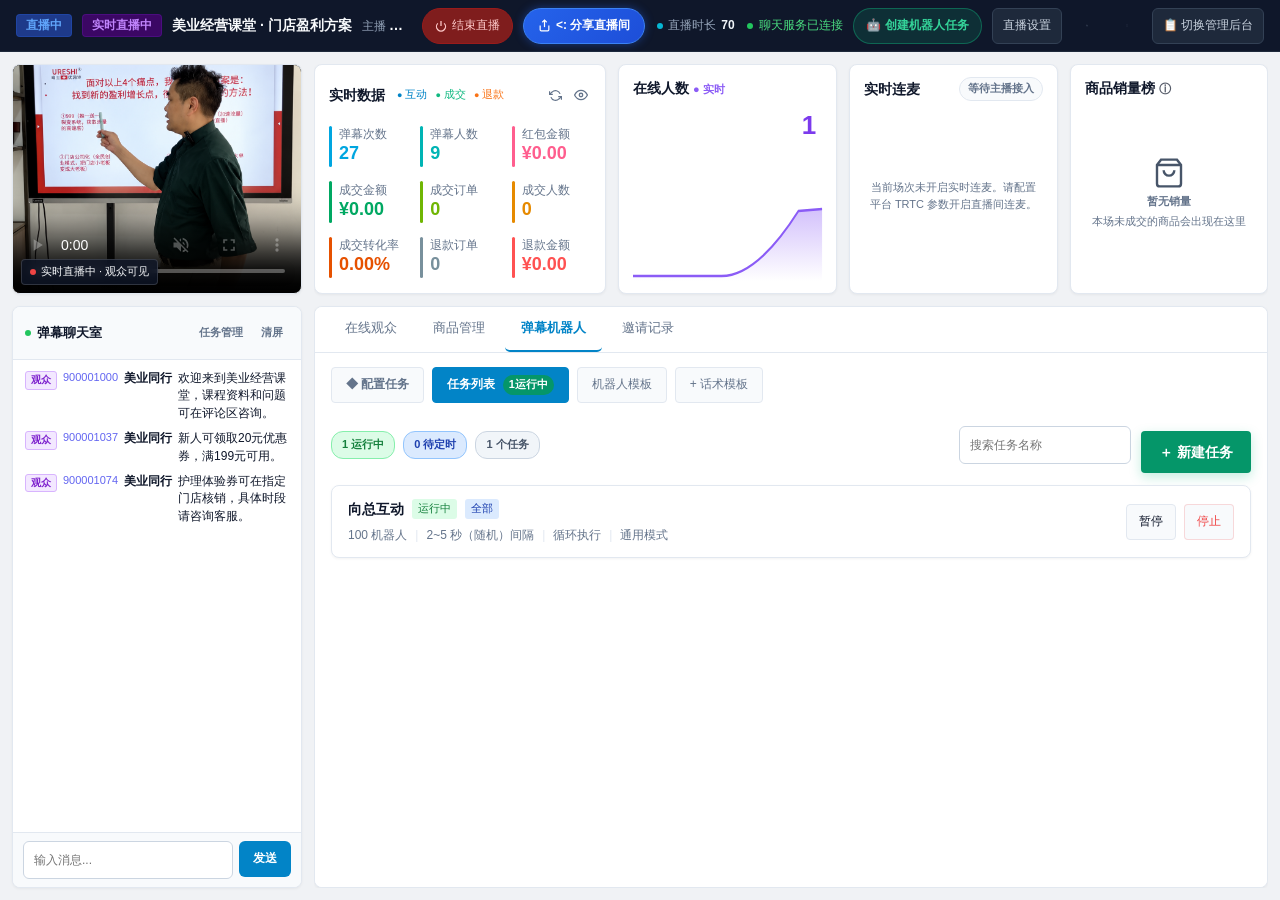
==== src/main/resources/static/meiye/index.html @ 538c24f9 "Initial import of meiye live app" ====
<!doctype html><html lang="zh-CN"><head><meta charset="utf-8"><meta name="viewport" content="width=device-width, initial-scale=1"><title>旗慧美业 · 直播管理与中控工作台</title><link rel="stylesheet" href="style.css?v=20261028-v2"><link rel="stylesheet" href="flows.css?v=20261028-v2"><link rel="stylesheet" href="live-room.css?v=20261028-v2"><link rel="stylesheet" href="feed-playback.css?v=20261028-v2"><link rel="stylesheet" href="live-operations.css?v=20261028-v2"></head><body><header class="platform-bar"><div class="brand"><span class="brand-mark">播</span><b>美业直播</b><span class="workspace-name">直播工作台</span></div><div class="surface-tabs" role="tablist" aria-label="体验端切换"><button data-surface="pc" onclick="switchSurface('pc')">PC 直播后台</button><button data-surface="mini" onclick="switchSurface('mini')">小程序观看端</button><button data-surface="h5" onclick="switchSurface('h5')">H5 观看端</button><button data-surface="capture" onclick="switchSurface('capture')">手机录制APP</button></div><span class="prototype">交互原型 V2.2.9 · 业务模拟</span></header><div id="app"></div><dialog id="dialog"></dialog><div id="toast" role="status" aria-live="polite"></div><script src="app.js?v=20261028-v2"></script><script src="flows.js?v=20261028-v2"></script><script src="live-room.js?v=20261028-v2"></script><script src="live-operations.js?v=20261102-real-share-v1"></script></body></html>
---- src/main/resources/static/meiye/style.css ----
:root{--blue:#3678ee;--ink:#252f40;--muted:#86909f;--bg:#f3f5f8;--border:#e9edf3;--pink:#f3447b;--red:#ff4360}*{box-sizing:border-box}body{margin:0;color:var(--ink);background:var(--bg);font:13px/1.6 'Segoe UI','Microsoft YaHei',sans-serif}button,input,select,textarea{font:inherit}button{cursor:pointer;border:1px solid #dce2eb;background:#fff;border-radius:5px;color:var(--ink);padding:8px 14px;min-height:36px;transition:background .15s}button:hover{background:#f3f7ff;border-color:#89adf0}button:focus-visible,input:focus-visible,select:focus-visible,textarea:focus-visible{outline:3px solid #90b6ff;outline-offset:2px}button:disabled{opacity:.45;cursor:not-allowed}.primary{background:var(--blue);border-color:var(--blue);color:#fff}.primary:hover{background:#2669db;color:#fff}.danger{color:#de4a56}.pinkbtn{color:white;background:var(--pink);border-color:var(--pink);border-radius:22px}.pinkbtn:hover{background:#de356d;color:white}.small{font-size:12px;min-height:29px;padding:4px 10px}.link{background:none;border:0;color:var(--blue);min-height:28px;padding:0}.platform-bar{height:64px;display:flex;align-items:center;justify-content:space-between;background:white;padding:0 24px;border-bottom:1px solid var(--border);gap:16px;position:sticky;top:0;z-index:20}.brand{display:flex;align-items:center;gap:10px;font-size:18px;white-space:nowrap}.brand-mark{background:var(--blue);color:white;display:grid;place-items:center;height:34px;width:34px;border-radius:9px;font-size:20px;font-weight:600}.workspace-name{font-size:12px;color:var(--muted);border-left:1px solid #ddd;padding-left:14px;margin-left:6px}.surface-tabs{display:flex;gap:4px;background:#f4f6fa;padding:4px;border-radius:7px}.surface-tabs button{border:0;background:none;color:#67758a;white-space:nowrap;min-height:32px;padding:5px 14px}.surface-tabs button.active{color:var(--blue);background:#fff;box-shadow:0 1px 5px #1d355014}.prototype{font-size:11px;color:#8b7756;background:#fff8e9;padding:4px 8px;border-radius:4px;white-space:nowrap}.layout{display:grid;grid-template-columns:190px 1fr;min-height:calc(100vh - 64px)}.sidebar{background:#fff;border-right:1px solid var(--border);padding:20px 12px;position:sticky;top:64px;height:calc(100vh - 64px);overflow:auto}.shop-select{padding:10px;background:#f5f7fa;border-radius:6px;margin:0 4px 16px}.shop-select strong{display:block;font-size:13px}.shop-select span{font-size:11px;color:var(--muted)}.nav-label{font-size:11px;color:#a1a9b6;padding:16px 13px 4px;letter-spacing:1px}.nav-item{width:100%;text-align:left;border:0;background:none;padding:10px 14px;margin:1px 0;color:#5c697e;min-height:40px;display:flex;align-items:center;gap:11px}.nav-item.active{background:#edf4ff;color:var(--blue);font-weight:600}.nav-item svg,.quick svg{width:19px;height:19px;flex-shrink:0}.main{padding:22px 28px;min-width:0}.breadcrumb{display:flex;justify-content:space-between;color:#8a94a3;font-size:12px;margin-bottom:17px}.title-row{display:flex;justify-content:space-between;align-items:center;margin-bottom:20px;gap:16px}.title-row h1{font-size:21px;font-weight:600;margin:0}.title-row p{margin:4px 0 0;color:var(--muted);font-size:12px}.actions{display:flex;align-items:center;gap:8px;flex-wrap:wrap}.card{background:#fff;border:1px solid var(--border);border-radius:7px;padding:20px;margin-bottom:18px}.card-title{display:flex;align-items:center;justify-content:space-between;gap:10px;margin-bottom:18px}h2{font-size:15px;font-weight:600;margin:0}h3{font-size:14px;font-weight:600;margin:0}p{margin:6px 0}.muted{color:var(--muted)}.notice{background:#f0f6ff;border:1px solid #dfebff;color:#53729c;padding:10px 14px;border-radius:5px;font-size:12px;margin-bottom:18px}.metrics{display:grid;grid-template-columns:repeat(4,1fr);gap:14px;margin-bottom:18px}.metric{background:white;border:1px solid var(--border);border-radius:6px;padding:18px 20px}.metric-head{display:flex;justify-content:space-between;color:#7f8b9c;font-size:12px}.metric strong{font-size:27px;font-weight:500;display:block;margin:7px 0 5px;color:#253753}.metric small{font-size:11px;color:#94a1b2}.delta{color:#22a984!important}.home-grid{display:grid;grid-template-columns:minmax(0,1fr) 330px;gap:18px}.quick-grid{display:grid;grid-template-columns:repeat(8,1fr);gap:12px}.quick{border:0;display:flex;flex-direction:column;align-items:center;gap:9px;background:none;font-size:12px;min-width:0;padding:5px}.quick-icon{background:#edf4ff;color:var(--blue);padding:11px;border-radius:10px;height:44px;width:44px;display:grid;place-items:center}.quick:nth-child(3n+2) .quick-icon{background:#eaf9f4;color:#29a88a}.quick:nth-child(3n) .quick-icon{background:#fff1eb;color:#ef8154}.chart{height:170px;width:100%;margin:12px 0}.chart svg{width:100%;height:100%}.chart-labels{display:flex;justify-content:space-between;color:var(--muted);font-size:10px}.summary-row{display:flex;justify-content:space-between;border-bottom:1px solid var(--border);padding:12px 0}.summary-row:last-child{border:0}.summary-row b{font-size:14px}.badge{display:inline-block;background:#eef4ff;color:#4778c4;font-size:11px;border-radius:4px;padding:3px 8px;white-space:nowrap}.badge.live{background:#fff0f0;color:#eb5c66}.badge.ok{background:#eaf8f0;color:#2d9d70}.badge.wait{background:#fff6e9;color:#bc8539}.badge.gray{background:#f0f2f5;color:#8c97a6}.tabs{display:flex;gap:22px;border-bottom:1px solid var(--border);margin-bottom:20px;overflow:auto}.tabs button{border:0;border-bottom:2px solid transparent;border-radius:0;white-space:nowrap;background:none;padding:10px 4px;color:#7c899c}.tabs button.active{border-color:var(--blue);color:var(--blue)}.toolbar{display:flex;gap:12px;align-items:center;margin-bottom:18px;flex-wrap:wrap}.toolbar input{max-width:280px}.toolbar select{max-width:150px}input,select,textarea{width:100%;min-height:38px;border:1px solid #dce2eb;border-radius:5px;padding:8px 11px;background:white;color:var(--ink)}textarea{resize:vertical}.table-scroll{overflow:auto}table{border-collapse:collapse;width:100%;text-align:left;white-space:nowrap}th{background:#f7f9fc;font-weight:400;color:#7e8a9d;font-size:12px}th,td{padding:13px 12px;border-bottom:1px solid var(--border)}td .secondary{display:block;color:#8a95a6;font-size:11px;max-width:260px;overflow:hidden;text-overflow:ellipsis}.product-cell{display:flex;align-items:center;gap:10px}.thumb{width:46px;height:46px;border-radius:4px;object-fit:cover}.data-foot{display:flex;justify-content:space-between;color:var(--muted);font-size:12px;margin-top:17px}.empty{text-align:center;color:var(--muted);padding:40px}.split{display:grid;grid-template-columns:1fr 1fr;gap:18px}.modules{display:grid;grid-template-columns:repeat(4,1fr);gap:16px}.module{background:white;border:1px solid var(--border);border-radius:7px;padding:20px}.module .quick-icon{margin-bottom:12px}.module p{color:var(--muted);font-size:12px;min-height:40px;margin:6px 0 16px}.module .source{font-size:10px;color:#a4adba}.form-grid{display:grid;grid-template-columns:1fr 1fr;gap:16px}.field{margin:13px 0}.field label{display:block;color:#58677e;font-size:12px;margin-bottom:6px}.check{display:flex;align-items:center;gap:8px}.check input{width:17px;height:17px;min-height:0}.form-help{font-size:11px;color:#8a97a8;margin-top:6px}.inset{background:#f7f9fc;border:1px solid var(--border);border-radius:5px;padding:15px}.steps{display:flex;gap:10px;margin-bottom:20px}.step{flex:1;background:#f4f7fc;padding:15px;border-radius:6px;font-size:12px}.step b{display:block;color:var(--blue);margin-bottom:5px}.live-control{display:grid;grid-template-columns:330px 1fr;gap:18px}.control-video{position:relative;height:450px;border-radius:8px;overflow:hidden;background:#15191f}.control-video img{width:100%;height:100%;object-fit:cover;object-position:center 42%}.control-video .badge{position:absolute;top:16px;left:16px}.control-data{display:grid;grid-template-columns:repeat(4,1fr);gap:8px}.control-data div{padding:13px;background:#f8fafc;border-radius:4px;color:var(--muted);font-size:11px}.control-data b{font-size:22px;color:#2b3b56;display:block}.control-tools{display:grid;grid-template-columns:repeat(3,1fr);gap:12px}.control-tools button{text-align:left;background:#eef4ff;border:0;padding:13px;color:#3468b1}.control-tools small{display:block;font-size:10px;color:#8096b8}.row{display:flex;align-items:center;gap:12px;padding:12px 0;border-bottom:1px solid var(--border)}.grow{flex:1;min-width:0}.progress{height:7px;background:#e7edf7;border-radius:10px;overflow:hidden;margin:14px 0}.progress i{display:block;background:var(--blue);height:100%;transition:width .3s}.qr{display:grid;place-items:center;width:160px;height:160px;border:12px solid white;background:repeating-conic-gradient(#17202d 0 25%,#fff 0 50%) 0/16px 16px;box-shadow:0 0 0 1px #e2e7ee;margin:22px auto}.qr span{padding:8px;background:white;border:4px solid #253753}.big-time{font-size:45px;text-align:center;font-weight:300;margin:22px}.dialog-foot{display:flex;gap:10px;justify-content:flex-end;margin-top:22px;border-top:1px solid var(--border);padding-top:18px}dialog{color:var(--ink);border:0;border-radius:10px;padding:24px;width:calc(100% - 30px);max-width:650px;box-shadow:0 20px 90px #13284940;max-height:90vh;overflow:auto}dialog::backdrop{background:#14223670}.dialog-head{display:flex;justify-content:space-between;align-items:center;gap:12px;margin-bottom:17px}.dialog-head h2{font-size:18px}.dialog-head button{border:0;background:none;font-size:22px;padding:0 8px}.dialog-info{background:#fff9ed;color:#998154;border:1px solid #f5e8cf;padding:10px 12px;border-radius:5px;font-size:11px;margin:13px 0}#toast{position:fixed;bottom:25px;left:50%;transform:translateX(-50%);background:#263b5b;color:white;border-radius:7px;padding:12px 20px;z-index:100;display:none;max-width:90vw}.preview-layout{display:grid;grid-template-columns:minmax(260px,1fr) 420px minmax(260px,1fr);gap:38px;max-width:1300px;margin:auto;padding:30px 24px;align-items:start}.preview-info{padding-top:25px}.preview-info h1{font-size:24px;margin:0 0 12px}.preview-info p{color:#8793a5;font-size:13px}.preview-info h2{margin-top:30px}.preview-menu{display:grid;grid-template-columns:1fr 1fr;gap:10px;margin-top:18px}.preview-menu button{text-align:left;font-size:12px;background:white}.phone{border:7px solid #222734;border-radius:38px;background:#fff;box-shadow:0 18px 70px #1830571f;overflow:hidden;width:100%;max-width:420px;margin:auto}.screen{height:790px;position:relative;background:#f5f5f7;overflow:hidden;display:flex;flex-direction:column;color:#292735;font-size:12px}.statusbar{height:31px;display:flex;justify-content:space-between;align-items:center;padding:0 24px;background:#fff;font-size:11px;flex-shrink:0}.mini-top{display:flex;justify-content:space-between;align-items:center;padding:10px 16px;background:white;min-height:46px;flex-shrink:0;font-size:14px;font-weight:600}.capsule{border:1px solid #dfe1e6;border-radius:20px;padding:3px 10px;font-size:15px;letter-spacing:2px}.mini-body{flex:1;overflow:auto;padding-bottom:8px;scrollbar-width:none}.mini-body::-webkit-scrollbar{display:none}.mini-bottom{height:58px;display:flex;justify-content:space-around;align-items:center;background:#fff;border-top:1px solid #eee;flex-shrink:0;z-index:3}.mini-bottom button{border:0;background:none;font-size:10px;min-width:50px;min-height:42px;display:flex;flex-direction:column;align-items:center;gap:2px;padding:2px;color:#8b8894}.mini-bottom button.active{color:var(--pink)}.mini-bottom svg{width:21px;height:21px}.mini-hero-wrap{background:linear-gradient(120deg,#ff4260,#f14499);padding:8px 12px 35px}.mini-search{display:flex;gap:10px;align-items:center;margin-bottom:12px}.mini-search input{border:0;border-radius:25px;min-height:32px;padding:6px 14px;font-size:11px}.mini-search button{border:0;background:transparent;color:white;padding:0;min-height:30px}.mini-banner{height:152px;position:relative;background:#f3d1d9 url('assets/beauty-products.png') center/cover;border-radius:7px;overflow:hidden;padding:18px 16px}.mini-banner .campaign-label{font-size:10px;color:#a34461;border:1px solid #c997a8;padding:2px 7px;border-radius:3px;width:fit-content}.mini-banner h2{font-size:25px;line-height:1.25;color:#7f2548;margin:8px 0 6px;width:190px;font-weight:800}.mini-banner p{font-size:10px;color:#9b526a}.mini-shortcuts{margin:-24px 12px 10px;position:relative;display:grid;grid-template-columns:repeat(5,1fr);gap:12px 3px;padding:15px 4px;background:white;border-radius:9px;box-shadow:0 4px 14px #883e6f06}.mini-shortcut{border:0;display:flex;align-items:center;flex-direction:column;font-size:10px;background:none;padding:0;gap:6px;min-width:0}.mini-shortcut i{font-style:normal;background:#fff0f5;color:#ed4b7d;display:grid;place-items:center;width:37px;height:37px;border-radius:50%}.mini-shortcut svg{width:19px;height:19px}.mini-shortcut:nth-child(2n) i{color:#936ed4;background:#f4effe}.mini-shortcut:nth-child(3n) i{color:#ee9a40;background:#fff6e8}.mini-news{background:white;padding:10px 12px;margin:0 12px 10px;border-radius:7px;display:flex;gap:9px;align-items:center;font-size:10px}.mini-news strong{font-style:italic;font-size:12px;white-space:nowrap}.mini-news strong em{color:var(--pink)}.mini-news span{overflow:hidden;white-space:nowrap;text-overflow:ellipsis}.mini-section{background:white;margin:10px 12px;padding:13px;border-radius:8px}.mini-section-head{display:flex;justify-content:space-between;align-items:center;margin-bottom:10px}.mini-section-head h2{font-size:14px}.mini-section-head button{border:0;background:none;color:#999;font-size:10px;padding:0;min-height:24px}.coupon-row{display:flex;gap:8px}.coupon{flex:1;background:#fff0f4;color:#c23765;display:flex;align-items:center;border-radius:5px;padding:10px;gap:5px}.coupon strong{font-size:23px;font-weight:600}.coupon small{font-size:9px;display:block}.coupon button{margin-left:auto;border:0;background:var(--pink);color:white;padding:5px;min-height:34px;max-width:33px;font-size:9px;border-radius:3px}.mini-live-card{display:flex;gap:11px;align-items:center}.mini-live-thumb{width:97px;height:80px;border-radius:6px;position:relative;overflow:hidden}.mini-live-thumb img{width:100%;height:100%;object-fit:cover;object-position:center 38%}.mini-live-thumb span{position:absolute;bottom:0;left:0;right:0;background:#f3436acc;color:white;font-size:9px;padding:2px 6px}.mini-live-card h3{font-size:12px;line-height:1.5}.mini-live-card p{color:#999;font-size:10px}.mini-live-card button{font-size:10px;padding:4px 10px;min-height:29px}.mini-products{display:grid;grid-template-columns:1fr 1fr;gap:10px;padding:0 12px}.mini-product{border:0;padding:0;background:white;overflow:hidden;border-radius:7px;text-align:left;min-width:0}.product-picture{height:150px;background:#f6e8eb;overflow:hidden}.product-picture img{height:100%;width:100%;object-fit:cover;object-position:78% center}.mini-product:nth-child(2n) .product-picture img{object-position:98% center;transform:scale(1.14)}.mini-product-info{padding:9px}.mini-product h3{font-size:11px;font-weight:500;min-height:33px;line-height:1.45}.tag{display:inline-block;background:#fff0f4;color:#ed5685;font-size:9px;padding:1px 4px;border-radius:2px}.money{color:var(--pink);font-size:17px;font-weight:600}.money small{font-size:11px;font-weight:400}.old-price{font-size:10px;color:#aba5ae;text-decoration:line-through;margin-left:4px}.sold{font-size:9px;color:#aaa;float:right;padding-top:5px}.mini-category{display:grid;grid-template-columns:82px 1fr;min-height:100%}.category-menu{background:#f4f4f6;padding-top:10px}.category-menu button{width:100%;border:0;border-radius:0;background:none;text-align:center;font-size:11px;padding:15px 3px}.category-menu button.active{background:white;color:var(--pink);border-left:3px solid var(--pink)}.category-content{padding:12px;background:white}.category-content .mini-products{padding:0;gap:7px}.category-content .product-picture{height:115px}.mini-card{background:white;border-radius:8px;padding:14px;margin:10px 12px}.mini-card .row{border-color:#f0edf1;font-size:11px}.mini-card input,.mini-card select,.mini-card textarea{font-size:12px}.mini-empty{padding:65px 18px;text-align:center;color:#a19ba5}.mini-cart-row{display:flex;gap:9px;align-items:center;padding:14px 0;border-bottom:1px solid #f1edf1}.mini-cart-row img{width:70px;height:70px;object-fit:cover;border-radius:5px}.qty{display:flex;gap:3px;align-items:center;justify-content:flex-end}.qty button{width:25px;min-height:25px;padding:1px;border-color:#eee}.qty span{padding:0 6px}.mini-checkout{display:flex;align-items:center;gap:12px;padding:12px;background:white;border-top:1px solid #eee;flex-shrink:0}.mini-checkout button{margin-left:auto;font-size:12px;padding:7px 24px}.mini-user{background:linear-gradient(125deg,#ff4769,#f04b95);color:white;padding:25px 20px 22px}.mini-user .user-top{display:flex;align-items:center;gap:12px}.user-avatar{width:53px;height:53px;border-radius:50%;background:#ffffff40;display:grid;place-items:center;font-size:24px;border:2px solid #ffffff60}.mini-user h2{font-size:17px}.mini-user p{font-size:10px;opacity:.8}.user-stat{display:flex;justify-content:space-around;text-align:center;margin-top:20px}.user-stat b{display:block;font-size:19px}.user-stat small{font-size:10px}.order-icons{display:flex;justify-content:space-around}.order-icons button{background:none;border:0;font-size:10px;padding:8px 2px;color:#716675;display:flex;flex-direction:column;align-items:center;gap:5px}.order-icons svg{width:23px;height:23px}.mini-list-button{width:100%;border:0;border-bottom:1px solid #f2eff3;border-radius:0;background:white;display:flex;justify-content:space-between;align-items:center;padding:13px 3px;font-size:12px}.mini-list-button span{color:#bbb}.mini-product-detail{height:275px;position:relative;overflow:hidden}.mini-product-detail img{width:100%;height:100%;object-fit:cover;object-position:78% center}.product-caption{color:#938992;font-size:9px;position:absolute;bottom:7px;right:10px;background:#ffffffa0;padding:2px 5px}.product-buybar{display:flex;gap:8px;padding:12px;background:white;border-top:1px solid #eee}.product-buybar button{flex:1;font-size:12px}.mini-live{position:relative;height:100%;background:#101010;color:white;overflow:hidden}.mini-live-image{width:100%;height:100%;object-fit:cover;object-position:center 42%}.live-top{position:absolute;top:15px;left:12px;right:12px;display:flex;justify-content:space-between;align-items:center;gap:6px;z-index:2}.live-brand{background:#0005;border-radius:25px;padding:7px 10px;font-size:10px;display:flex;gap:8px;align-items:center}.live-brand b{font-size:11px}.live-avatar{background:white;color:#ee547b;width:31px;height:31px;border-radius:50%;display:grid;place-items:center}.live-top button{color:white;background:#0004;border:0;padding:3px 7px;font-size:11px;min-height:28px;border-radius:20px}.live-counter{position:absolute;top:68px;left:12px;background:#0004;border-radius:13px;padding:4px 9px;font-size:10px}.live-mode{position:absolute;top:68px;right:12px;background:#f244729e;border-radius:4px;font-size:10px;padding:3px 7px}.live-tools{position:absolute;top:110px;right:11px;display:flex;flex-direction:column;gap:12px}.live-tools button{display:flex;flex-direction:column;align-items:center;justify-content:center;color:white;border:0;background:#0003;border-radius:9px;width:41px;height:45px;font-size:9px;padding:0;gap:3px}.live-tools svg{width:22px;height:22px}.live-shade{position:absolute;inset:50% 0 0;background:linear-gradient(transparent,#000b);pointer-events:none}.live-comments{position:absolute;bottom:138px;left:11px;right:65px;max-height:190px;overflow:auto;scrollbar-width:none}.live-bubble{background:#0005;border-radius:5px;width:fit-content;max-width:100%;margin:5px 0;padding:5px 8px;font-size:11px;line-height:1.55}.live-bubble b{color:#ffdc98}.live-product{position:absolute;bottom:58px;left:11px;right:11px;background:#fff;border-radius:7px;padding:8px;color:#222;display:flex;gap:8px;align-items:center;font-size:10px}.live-product img{width:49px;height:49px;object-fit:cover;border-radius:4px}.live-product strong{font-size:12px}.live-product button{font-size:10px;min-height:28px;padding:3px 10px}.live-footer{position:absolute;bottom:0;left:0;right:0;background:#0009;display:flex;gap:7px;padding:10px;color:white;align-items:center;height:57px}.live-footer input{font-size:11px;background:#ffffff20;color:white;border:0;border-radius:20px;min-height:33px;width:100%;padding:5px 11px}.live-footer input::placeholder{color:#ccc}.live-footer button{border:0;background:none;color:white;padding:0;min-height:30px;font-size:11px}.live-footer svg{width:24px;height:24px}.live-footer .shopping{background:#ef3357;border-radius:7px;min-width:35px;min-height:35px;padding:5px}.sheet{position:absolute;bottom:0;left:0;right:0;background:#fff;color:#282635;border-radius:17px 17px 0 0;padding:17px;z-index:10;max-height:82%;overflow:auto;box-shadow:0 -20px 100px #0005}.sheet-head{display:flex;justify-content:space-between;align-items:center;margin-bottom:13px}.sheet-head h2{font-size:15px}.sheet-head button{background:none;border:0;padding:0 6px;min-height:25px;font-size:20px}.sheet .mini-card{margin:8px 0;background:#f8f6f8}.sheet label{font-size:11px}.reward-tiles{display:grid;grid-template-columns:repeat(3,1fr);gap:7px;margin:16px 0}.reward-tiles span{display:grid;place-items:center;padding:18px 3px;background:#fff5e9;border-radius:7px;font-size:11px;border:1px solid #f3e0c4}.reward-tiles span.active{background:#ffe3b3;border-color:#f39b40}.record-phone{padding:18px;background:#f6f8fc;height:100%}.record-camera{height:290px;background:#e6ecf5;position:relative;border-radius:9px;overflow:hidden}.record-camera img{width:100%;height:100%;object-fit:cover;object-position:center 40%}.record-camera span{position:absolute;top:10px;left:10px}.record-phone .small-note{font-size:10px;color:#8c97a7;margin-top:10px}.coverage-count{font-size:42px;color:var(--blue);font-weight:600}.source-col{max-width:260px;white-space:normal;font-size:12px}.support-grid{display:grid;grid-template-columns:repeat(3,1fr);gap:15px}.support-item{border:1px solid var(--border);padding:18px;border-radius:5px}.support-item h3{margin-bottom:7px}.support-item p{font-size:12px;color:var(--muted)}.template-options{display:flex;gap:10px;margin:12px 0}.template-option{padding:16px;border:1px solid var(--border);border-radius:6px;flex:1}.template-option.active{border-color:var(--blue);background:#eef5ff}.chart-pair{display:grid;grid-template-columns:1fr 1fr;gap:18px}.receipt{font-family:monospace;border:1px dashed #bcc6d2;padding:20px;max-width:300px;margin:20px auto;background:white}.receipt hr{border:0;border-top:1px dashed #b9c2cf}.source-pill{color:#8c97a7;font-size:10px;margin-left:8px}.mini-back{background:none;border:0;padding:0 5px;min-height:28px;font-size:19px}.shop-admin-preview{display:grid;grid-template-columns:minmax(0,1fr) 350px;gap:24px}.version-note{font-size:11px;color:#8c97a7}.mini-timer{background:#ffeff4;color:#cc376a;padding:12px;margin:10px 12px;border-radius:6px;display:flex;justify-content:space-between}.mini-promo-title{background:linear-gradient(120deg,#ff4767,#fb71ab);color:white;padding:24px 18px}.mini-promo-title h2{font-size:23px}.mini-promo-title p{font-size:11px;opacity:.8}.mini-chip-row{display:flex;gap:8px;overflow:auto;padding:10px 12px;background:white}.mini-chip-row button{border:0;background:#f4f1f5;font-size:11px;padding:5px 12px;min-height:28px;white-space:nowrap;border-radius:20px}.mini-chip-row button.active{background:#ffebf1;color:var(--pink)}@media(min-width:1700px){.main{max-width:1600px;width:100%;margin:auto}}@media(max-width:1250px){.workspace-name{display:none}.home-grid{grid-template-columns:1fr}.modules{grid-template-columns:repeat(3,1fr)}.preview-layout{grid-template-columns:1fr 410px;gap:24px}.preview-right{display:none}.quick-grid{grid-template-columns:repeat(4,1fr)}.live-control{grid-template-columns:290px 1fr}.control-data{grid-template-columns:repeat(2,1fr)}}@media(max-width:850px){.platform-bar{padding:8px 12px;height:auto;flex-wrap:wrap;gap:8px}.brand{font-size:16px}.prototype{font-size:9px}.surface-tabs{order:3;width:100%;justify-content:space-around}.surface-tabs button{font-size:11px;padding:5px 10px}.layout{grid-template-columns:150px 1fr}.sidebar{top:101px;padding:12px 5px;height:calc(100vh - 101px)}.nav-item{padding:10px 8px;font-size:11px;gap:7px}.main{padding:18px 15px}.modules{grid-template-columns:1fr 1fr}.metrics{grid-template-columns:1fr 1fr}.split,.chart-pair,.live-control{grid-template-columns:1fr}.preview-layout{display:block;padding:18px 10px}.preview-info{padding:0 10px 18px}.preview-info h1{font-size:18px}.preview-info .preview-menu,.preview-info h2,.preview-info .detail-copy{display:none}.control-video{max-width:330px;margin:auto;width:100%}.shop-admin-preview{grid-template-columns:1fr}.support-grid{grid-template-columns:1fr 1fr}}@media(max-width:550px){.layout{display:block}.sidebar{position:static;height:auto;padding:6px;background:white;overflow:visible}.shop-select,.nav-label{display:none}.sidebar nav{display:flex;overflow:auto}.nav-item{white-space:nowrap;flex:0 0 auto;width:auto;margin:0}.nav-item svg{display:none}.title-row{align-items:flex-start}.title-row h1{font-size:18px}.title-row p{font-size:11px}.title-row .actions{justify-content:flex-end}.title-row button{font-size:11px;padding:7px}.card{padding:14px}.quick-grid{gap:8px}.quick{font-size:10px}.modules{gap:10px}.module{padding:14px}.module p{font-size:11px}.steps{flex-direction:column}.control-tools{grid-template-columns:1fr 1fr}.form-grid{grid-template-columns:1fr;gap:0}.phone{border:0;border-radius:18px;box-shadow:0 8px 30px #1e355a10}.screen{height:790px}.preview-layout{padding:12px}.support-grid{grid-template-columns:1fr}.platform-bar .brand-mark{width:27px;height:27px;font-size:16px}.workspace-name{display:none}.metrics{gap:8px}.metric{padding:14px}.metric strong{font-size:23px}}
:root{--studio:#141d2c}.studio-layout{display:grid;grid-template-columns:minmax(0,1fr) 310px;gap:18px}.studio-stage{position:relative;height:440px;background:#10151f;border-radius:7px;overflow:hidden}.studio-stage img{display:block;height:100%;width:100%;object-fit:contain}.studio-stage .stage-label{position:absolute;top:15px;left:15px;background:#ffffff18;backdrop-filter:blur(8px);color:#fff;padding:5px 9px;border-radius:4px;font-size:11px}.studio-stage .stage-bottom{position:absolute;bottom:0;left:0;right:0;background:linear-gradient(transparent,#000c);color:#fff;padding:34px 18px 15px;display:flex;justify-content:space-between}.stage-bottom b{font-size:14px}.stage-bottom p{font-size:11px;color:#bfc8d4}.studio-controls{display:flex;justify-content:space-between;align-items:center;gap:10px;background:white;padding:16px;border:1px solid var(--border);border-radius:0 0 7px 7px}.studio-tabs{display:flex;gap:8px}.studio-tabs button{border:0;background:#f2f5fa}.studio-tabs button.active{background:#eaf2ff;color:var(--blue)}.studio-metrics{display:grid;grid-template-columns:repeat(4,1fr);gap:15px;margin:16px 0}.studio-metrics div{padding:14px 18px;background:white;border:1px solid var(--border);border-radius:6px;font-size:11px;color:var(--muted)}.studio-metrics strong{display:block;font-size:23px;color:var(--ink);font-weight:500}.studio-chat{height:200px;overflow:auto;border-top:1px solid var(--border);border-bottom:1px solid var(--border);padding:9px 0;margin:12px 0}.studio-chat p{font-size:12px;margin:10px 0}.studio-chat b{color:#6386bd}.record-strip{display:flex;align-items:center;gap:12px;background:#f1f7ff;padding:13px;border:1px solid #ddeaff;border-radius:6px;margin-bottom:16px}.record-strip .grow b{font-size:12px}.record-strip .grow p{font-size:10px;color:#8096b1}.record-strip .quick-icon{padding:8px;width:34px;height:34px}.core-choices{display:grid;grid-template-columns:repeat(3,1fr);gap:12px;margin-bottom:18px}.core-choice{display:flex;align-items:center;gap:12px;padding:15px 18px;background:white;border:1px solid var(--border);border-radius:6px;text-align:left}.core-choice strong{display:block;font-size:14px}.core-choice small{display:block;color:var(--muted);font-size:11px}.core-choice.active{border-color:#92b4ef;background:#f5f9ff}.studio-aux{display:grid;grid-template-columns:repeat(6,1fr);gap:10px}.studio-aux button{background:white;border:1px solid var(--border);font-size:11px;display:flex;align-items:center;justify-content:center;gap:5px}.studio-aux svg{width:16px;height:16px}.stage-player-tools{position:absolute;right:14px;top:14px;display:flex;gap:6px}.stage-player-tools button{background:#ffffff18;color:#ddd;border:1px solid #ffffff20;font-size:10px;min-height:28px;padding:3px 8px}.live-list-cover{position:relative;height:190px;overflow:hidden;background:#17202a}.live-list-cover img{width:100%;height:100%;object-fit:cover;object-position:center 38%}.live-list-cover span{position:absolute;left:12px;top:12px}.mini-live-list .mini-card{padding:0;overflow:hidden}.live-list-info{padding:13px}.live-list-info h3{font-size:13px}.live-list-info p{font-size:10px;color:#9a95a1}.mini-video-player{height:220px;background:#111;width:100%;object-fit:contain}.mini-watch-title{padding:15px;background:white}.mini-watch-title h2{font-size:15px}.mini-watch-title p{font-size:11px;color:#9b95a0}.capture-controls{display:flex;gap:8px;margin-top:18px}.capture-controls button{flex:1}.capture-status{display:flex;justify-content:space-between;margin:16px 0;font-size:11px}.status-dot{display:inline-block;width:7px;height:7px;border-radius:50%;background:#33b186;margin-right:6px}.recording-dot{background:#f3516d;animation:blink 1.2s infinite}@keyframes blink{50%{opacity:.35}}@media(max-width:1150px){.studio-layout{grid-template-columns:1fr}.studio-side{display:grid;grid-template-columns:1fr 1fr;gap:15px}.studio-aux{grid-template-columns:repeat(3,1fr)}}@media(max-width:650px){.core-choices{gap:6px}.core-choice{padding:10px;display:block}.core-choice .quick-icon{display:none}.core-choice strong{font-size:12px}.core-choice small{font-size:10px}.studio-side{display:block}.studio-stage{height:390px}.studio-controls{flex-wrap:wrap}.studio-metrics{grid-template-columns:1fr 1fr;gap:8px}.studio-aux{grid-template-columns:repeat(3,1fr)}.record-strip{flex-wrap:wrap}}
.screen .live-footer input{flex:1;min-width:0;width:auto}.live-footer button{flex-shrink:0;white-space:nowrap}.studio-side .toolbar{flex-wrap:nowrap}.studio-side .toolbar input{flex:1;width:auto!important}.studio-side .toolbar button{flex-shrink:0}
---- src/main/resources/static/meiye/flows.css ----
.workflow-bar{display:flex;align-items:center;justify-content:space-between;gap:12px;padding:12px 16px;margin:0 0 14px;background:#eaf2ff;border:1px solid #cfe1fb;border-radius:8px;flex-wrap:wrap;font-size:12px}
.workflow-bar b{font-variant-numeric:tabular-nums}.workflow-bar .link{font-size:12px}
.ingest-item{padding:16px 0;border-bottom:1px solid #e8edf4}.ingest-item:last-child{border:0}
.ingest-item .actions{flex-wrap:wrap;margin-top:10px}.recovery-card .actions{margin-top:14px;flex-wrap:wrap}
.recovery-card p{line-height:1.7}.pair-code{font-size:24px;font-weight:700;letter-spacing:2px;margin:12px 0}
.watch-state{position:absolute;z-index:4;top:28%;left:7%;right:7%;text-align:center;padding:24px 16px;background:#121d2dde;border:1px solid #ffffff35;color:#fff;border-radius:12px;backdrop-filter:blur(6px)}
.watch-state h2{font-size:21px;color:#fff}.watch-state p{color:#d8e1ed;line-height:1.7;margin:12px 0 18px}.watch-state button{white-space:normal}
.playback-strip{position:absolute;z-index:3;top:118px;left:16px;background:#0008;color:#fff;border-radius:18px;padding:6px 10px;font-size:11px}
.record-phone+.recovery-card,.record-phone~.card{margin:12px;padding:14px}.screen:has(.record-phone){overflow-y:auto}
.live-comments{max-height:205px;overflow-y:auto}.studio-chat p{overflow-wrap:anywhere}.live-bubble{overflow-wrap:anywhere}
button:focus-visible,input:focus-visible,select:focus-visible,textarea:focus-visible{outline:3px solid #448bea;outline-offset:3px}
button:disabled{opacity:.48;cursor:not-allowed}.dialog-head{position:sticky;top:0;background:#fff;z-index:5}
@media(max-width:700px){.workflow-bar{font-size:11px}.ingest-item .row{align-items:flex-start}.pair-code{font-size:19px}.watch-state h2{font-size:19px}.recovery-card .actions button{flex:1;min-width:120px}.platform-bar .prototype{display:none}}
@media(max-width:550px){.preview-layout>.preview-info{display:none}.screen{height:calc(100dvh - 124px);min-height:480px}.preview-layout{padding:10px 12px}.watch-state{top:26%;padding:20px 14px}.live-comments{max-height:160px}.record-phone{flex-shrink:0;height:auto;min-height:100%;overflow:visible}.screen:has(.record-phone)>.card{flex-shrink:0}}
.mini-live:has(.watch-state) .live-tools{display:none}
@media(max-width:380px){.surface-tabs{gap:2px;min-width:0}.surface-tabs button{font-size:10px;padding:5px 4px;flex:1;min-width:0}.live-brand{gap:5px;padding:6px}.live-top{gap:4px}.live-avatar{width:26px;height:26px;flex-shrink:0}}
@media(prefers-reduced-motion:reduce){*,*::before,*::after{animation:none!important;transition:none!important;scroll-behavior:auto!important}}
.assistant-tabs{display:flex;gap:8px;margin-bottom:16px;flex-wrap:wrap}
.assistant-tabs button{padding:7px 16px;border-radius:20px;border:1px solid #cbd5e1;background:#fff;cursor:pointer;font-size:13px;font-weight:500;color:#334155;transition:all .15s}
.assistant-tabs button:hover{background:#f1f5f9;border-color:#94a3b8}
.assistant-tabs button.active{background:#2563eb;color:#fff;border-color:#2563eb;box-shadow:0 2px 4px rgba(37,99,235,0.2)}
---- src/main/resources/static/meiye/live-room.css ----
/* Watching interface follows the supplied live-room references. */
.room-reference{isolation:isolate}
.room-reference .mini-live-image{object-position:center center}
.room-reference .live-shade{inset:55% 0 0;background:linear-gradient(transparent,rgba(0,0,0,.5));z-index:0}
.room-header{position:absolute;top:12px;left:12px;right:12px;z-index:5;display:flex;align-items:flex-start;gap:10px;justify-content:space-between}
.room-channel{display:flex;align-items:center;gap:8px;padding:5px 11px 5px 5px;border-radius:36px;background:rgba(23,23,25,.38);min-width:0;max-width:calc(100% - 94px);backdrop-filter:blur(4px)}
.room-avatar{width:36px;height:36px;border:2px solid #fff8;border-radius:50%;display:grid;place-items:center;background:#fff;color:#bc4758;font-weight:800;font-size:17px;flex-shrink:0}
.room-channel>div{min-width:0}.room-channel strong{display:block;font-size:14px;line-height:1.5;white-space:nowrap;overflow:hidden;text-overflow:ellipsis;color:#fff;max-width:205px}
.room-channel small{font-size:10px;color:#f0eded}.room-capsule{display:flex;align-items:center;border-radius:24px;background:#ffffffba;height:32px;margin-top:3px;flex-shrink:0;overflow:hidden}
.room-capsule button{border:0;background:transparent;color:#222;font-size:22px;min-height:32px;min-width:37px;padding:0 7px;line-height:1;letter-spacing:1px}.room-capsule i{height:17px;width:1px;background:#47474738}
.room-subheader{position:absolute;top:67px;left:14px;right:14px;display:flex;justify-content:space-between;align-items:center;z-index:4}
.room-audience,.room-report{color:#fff;background:#2226;font-size:10px;border-radius:15px;padding:4px 10px;border:0;min-height:25px}.room-report{font-size:11px}
.room-play-label{position:absolute;top:103px;left:14px;display:flex;align-items:center;gap:5px;padding:3px 7px;color:#fffb;font-size:9px;background:#17191d59;border-radius:4px;z-index:2}
.room-play-label i{width:5px;height:5px;border-radius:50%;background:#f47792}.room-play-label b{font-weight:400;font-variant-numeric:tabular-nums}
.room-interaction-stack{position:absolute;left:12px;right:auto;width:66%;max-width:calc(100% - 24px);bottom:80px;z-index:3;display:flex;flex-direction:column;align-items:flex-start;gap:9px;max-height:55%;pointer-events:none}
.room-system-notice{color:#78ebe5;background:rgba(23,30,31,.47);border-radius:5px;padding:9px 10px;font-size:14px;line-height:1.6;letter-spacing:.15px;text-align:left;overflow-wrap:anywhere;flex:none;max-height:190px;overflow:auto;pointer-events:auto;text-shadow:0 1px 2px #0003}
.room-system-notice strong{font-weight:600}.room-reference .room-comments{position:static;max-height:140px;width:100%;overflow:auto;scrollbar-width:none;display:flex;flex-direction:column;align-items:flex-start;flex-shrink:1;pointer-events:auto;margin:0;min-height:0}
.room-comment{max-width:100%;width:fit-content;background:#1f16255c;border-radius:20px;color:#fff;font-size:14px;line-height:1.55;padding:5px 10px;margin:0 0 7px;overflow-wrap:anywhere;flex-shrink:0}
.room-comment:last-child{margin-bottom:0}.room-comment b{font-weight:600;color:#b995ff}.comment-role{color:#c6a3ff;border:1px solid #b997ea;border-radius:4px;font-size:11px;padding:0 3px;line-height:1.2;margin-right:5px;vertical-align:1px;white-space:nowrap}
.assistant-comment .comment-role{color:#ffe2a1;border-color:#c4a364}.assistant-comment b{color:#ffe2a1}.staff-comment .comment-role{color:#85e6e1;border-color:#57b5b1}.staff-comment b{color:#85e6e1}.comment-invitation{color:#fff9;font-size:13px}
.room-reference .room-footer{height:64px;padding:9px 11px 12px;display:grid;grid-template-columns:minmax(0,1fr) 26px 27px 36px 34px 28px;gap:6px;z-index:5;background:linear-gradient(#0004,#08060cbb);align-items:center}
.room-input-shell{min-width:0;display:flex;align-items:center;background:#302a2f8c;border-radius:30px;height:38px;border:1px solid #ffffff15}
.screen .room-footer input{height:36px;min-height:36px;padding:6px 3px 6px 12px;border-radius:30px;background:transparent;font-size:12px;width:0;flex:1;color:#fff}
.room-input-shell .room-emoji{width:26px;min-width:26px;padding:0 4px 0 0;height:32px}.room-footer .room-emoji svg{width:22px;height:22px}
.room-footer .room-send{font-size:11px;color:#fff;font-weight:500}.room-footer .room-bag{height:37px;width:36px;border-radius:50%;background:#b9681ede;box-shadow:0 2px 5px #0002;border:1px solid #e6a66f55;display:grid;place-items:center}
.room-footer .room-bag svg{width:23px;height:23px}.room-footer .room-like{height:36px;border-radius:50%;background:#75486a9e;display:grid;place-items:center}.room-footer .room-like svg{fill:#ff57a7;stroke:#ff57a7;width:27px;height:27px}
.room-footer .room-share{background:#fff2;border-radius:50%;display:grid;place-items:center;height:30px}.room-footer .room-share svg{width:18px;height:18px}.room-footer .room-more svg{width:23px;height:23px}
.room-reference .room-featured{bottom:74px;z-index:3}.room-featured .grow{display:flex;flex-direction:column;gap:2px}.room-featured small{font-size:9px;color:#958073}.room-featured strong{font-size:11px}.room-featured .money{font-size:13px}.has-featured .room-interaction-stack{bottom:160px;max-height:49%}
.room-like-layer{position:absolute;right:45px;bottom:69px;z-index:4;pointer-events:none}.room-like-layer span{position:absolute;font-size:28px;color:#ff67b2;animation:roomHeartRise 1.3s ease-out forwards}
@keyframes roomHeartRise{0%{opacity:0;transform:translate(0,0) scale(.6)}15%{opacity:1}100%{opacity:0;transform:translate(var(--drift),-155px) scale(1.25)}}
.restore-room-ui{display:none;position:absolute;bottom:22px;left:50%;transform:translateX(-50%);z-index:6;border:1px solid #ffffff55;border-radius:30px;color:#fff;background:#15141b88;align-items:center;gap:7px;font-size:12px;white-space:nowrap}.restore-room-ui svg{width:17px;height:17px}
.room-clean .room-interaction-stack,.room-clean .room-footer,.room-clean .room-featured,.room-clean .room-play-label,.room-clean .room-subheader,.room-clean .room-like-layer,.room-clean .room-playback-controls{display:none}.room-clean .restore-room-ui{display:flex}
.room-reference .watch-state{z-index:4;top:28%;padding:22px 16px}.has-room-gate .room-comments{display:none}.has-room-gate .room-interaction-stack{bottom:85px;max-height:30%}
.room-sheet-backdrop{position:absolute;inset:0;z-index:9;border:0;border-radius:0;background:#0005;width:100%;height:100%;padding:0}.room-sheet-backdrop:hover{background:#0005;border:0}
.room-sheet{padding:20px 16px 24px;z-index:10;border-radius:20px 20px 0 0;max-height:78%;box-shadow:0 -12px 40px #0002}
.room-sheet .sheet-head{margin-bottom:18px}.room-sheet .sheet-head h2{font-size:18px}.room-sheet .sheet-head button{color:#8d97a7;min-width:32px;min-height:32px;font-size:27px}
.room-sheet.room-products{background:#192434;color:#f9fbff;min-height:260px}.room-products .sheet-head h2{color:white}.room-products .sheet-head button:hover{background:#ffffff0a}.room-goods-empty{display:grid;place-items:center;min-height:150px;font-size:18px;font-weight:500;color:#8793a2}
.room-sheet-count{font-size:11px;color:#9eaaba}.room-goods-row{display:flex;gap:11px;align-items:center;padding:15px 0;border-bottom:1px solid #ffffff10}.room-goods-row img{width:55px;height:55px;border-radius:7px;object-fit:cover}.room-goods-row h3{font-size:12px;font-weight:500}.room-goods-row p{font-size:16px;color:#ffa7bb}.room-goods-row button{font-size:11px;border-radius:20px;padding:5px 13px;min-height:31px;background:#ec6488;color:white;border:0}
.room-tools-panel{background:linear-gradient(140deg,#e3f8ff,#edf2ff 70%);color:#25303f}.room-tools-grid{display:grid;grid-template-columns:repeat(4,minmax(0,1fr));column-gap:7px;row-gap:24px;padding:0 0 8px}
.room-tools-grid>button{padding:0;border:0;background:none;display:flex;flex-direction:column;align-items:center;gap:9px;font-size:12px;min-width:0;white-space:nowrap;color:#303845}.room-tools-grid>button:hover{background:#ffffff80;border-radius:10px}
.room-tool-icon{display:grid;place-items:center;width:44px;height:46px;border-radius:14px;background:linear-gradient(145deg,#36dec9,#00a593);color:#fff;box-shadow:0 3px 0 #10968d32,inset 0 2px 1px #ffffffa6,inset -2px -3px 3px #00000018;border:1px solid #ffffff80}.room-tool-icon svg{width:28px;height:28px;stroke-width:1.8;filter:drop-shadow(0 1px 1px #0002)}
.tool-color-1{background:linear-gradient(145deg,#78c9ff,#2866e7)}.tool-color-2,.tool-color-3{background:linear-gradient(145deg,#ffb1c8,#ff6488)}.tool-color-4{background:linear-gradient(145deg,#bd9dff,#7a48e7)}.tool-color-5{background:linear-gradient(145deg,#68d6f9,#078cd5);border-radius:50%}.tool-color-6,.tool-color-7{background:linear-gradient(145deg,#ffe78a,#ffbf2e);color:#fff8d8}.tool-color-7{border-radius:50%}.tool-color-8{background:linear-gradient(145deg,#6ee8ed,#12a9d5)}
.room-share-card{border-radius:12px;padding:23px 18px;background:linear-gradient(145deg,#e8f8fb,#eff0ff);margin-bottom:18px}.room-share-card>span{font-size:10px;color:#657895}.room-share-card h3{font-size:18px;margin:9px 0}.room-share-card p{font-size:11px;color:#63728d}.room-full-button{display:flex;align-items:center;justify-content:center;gap:8px;width:100%}.room-full-button svg{width:19px;height:19px}.room-share-note{font-size:11px;color:#8591a3;margin-top:11px;line-height:1.7}.room-emoji-grid{display:grid;grid-template-columns:repeat(6,1fr);gap:8px}.room-emoji-grid button{font-size:25px;padding:5px;border:0;background:#f5f5f8;min-width:0}.room-notice-config>p{max-width:900px;line-height:1.8;color:#5a6a7d;margin-bottom:12px}
@media(max-width:380px){.room-header{left:9px;right:9px;gap:5px}.room-channel{max-width:calc(100% - 78px);padding-right:8px;gap:5px}.room-channel strong{font-size:12px}.room-avatar{width:30px;height:30px;font-size:15px}.room-capsule button{min-width:32px;font-size:20px;padding:0 5px}.room-interaction-stack{left:10px;right:auto;width:66%;max-width:calc(100% - 20px);gap:7px}.room-system-notice{font-size:13px;line-height:1.6;padding:8px 9px}.room-comment{font-size:13px;padding:4px 8px}.room-reference .room-comments{max-height:140px}.room-reference .room-footer{grid-template-columns:minmax(0,1fr) 22px 23px 31px 29px 25px;gap:4px;padding-left:8px;padding-right:8px}.room-footer .room-bag{width:31px;height:33px}.room-footer .room-like{height:32px}.room-footer .room-like svg{width:24px;height:24px}.room-tools-grid{gap:21px 4px}.room-tools-grid>button{font-size:11px}.room-tool-icon{width:40px;height:43px}.room-emoji-grid{grid-template-columns:repeat(4,1fr)}}
@media(prefers-reduced-motion:reduce){.room-like-layer span{animation:none;display:none}}

/* Video-channel style replay comment stack and bottom action rail. */
.room-interaction-stack{left:12px;width:67%;max-width:calc(100% - 24px);bottom:86px;gap:8px;max-height:60%}
.room-system-notice{display:block;width:100%;max-width:100%;box-sizing:border-box;color:#fff;background:transparent;border-radius:0;padding:0;font-size:14px;line-height:1.48;letter-spacing:0;text-shadow:0 1px 2px #000c;max-height:185px;overflow:auto}
.room-feed-badge{display:inline-flex;align-items:center;justify-content:center;vertical-align:2px;white-space:nowrap;border-radius:18px;padding:2px 8px;margin-right:7px;background:rgba(113,120,129,.72);color:#fff;font-size:12px;font-weight:600;line-height:1.45;text-shadow:none}
.room-topic-message{display:flex;align-items:center;gap:7px;width:fit-content;max-width:100%;padding:3px 9px 3px 5px;border-radius:20px;background:rgba(32,39,47,.48);color:#fff;font-size:14px;line-height:1.5;text-shadow:0 1px 2px #0007;overflow-wrap:anywhere}
.room-topic-message .room-feed-badge{margin:0;background:rgba(127,136,146,.66)}
.room-gift-message{display:flex;align-items:center;gap:5px;max-width:100%;width:fit-content;min-height:27px;color:#fff;font-size:13px;line-height:1.4;text-shadow:0 1px 2px #000c;white-space:nowrap;overflow:hidden}
.room-fan-badge,.room-rank-badge{display:inline-flex;align-items:center;gap:3px;padding:2px 7px;border-radius:16px;background:rgba(114,124,133,.62);color:#fff;font-weight:600}
.room-rank-badge{background:rgba(116,129,140,.66);color:#fff1c5}.room-demo-gift{min-width:0;overflow:hidden;text-overflow:ellipsis}
.room-reference .room-comments{max-height:116px;gap:0}
.room-comment{width:fit-content;max-width:100%;background:rgba(18,21,28,.2);border-radius:5px;font-size:14px;line-height:1.5;padding:3px 7px;margin:0 0 6px;text-shadow:0 1px 2px #000b}
.comment-role{background:rgba(166,124,220,.55);border:0;border-radius:14px;color:#fff;font-size:11px;padding:1px 6px;line-height:1.4;vertical-align:1px}
.room-reference .room-footer{height:78px;padding:8px 11px 12px;grid-template-columns:minmax(0,1fr) repeat(5,32px);gap:clamp(8px,3.8vw,16px);background:linear-gradient(180deg,rgba(5,5,9,.12),rgba(8,6,12,.78));align-items:center}
.room-input-shell{height:42px;border:0;background:rgba(47,43,50,.72)}
.screen .room-footer input{height:40px;min-height:40px;padding:6px 3px 6px 14px;font-size:14px}
.screen .room-footer input::placeholder{color:rgba(241,238,243,.77)}
.room-input-shell .room-emoji{width:35px;min-width:35px;height:38px;padding:0 7px 0 0;color:rgba(255,255,255,.85)}
.room-footer .room-emoji svg{width:25px;height:25px;fill:rgba(255,255,255,.08)}
.room-footer .room-bag,.room-footer .room-connect,.room-footer .room-gift,.room-footer .room-share,.room-footer .room-like{position:relative;width:32px;min-width:32px;height:43px;min-height:43px;display:flex;align-items:center;justify-content:center;border:0;background:transparent;border-radius:9px;padding:0;color:rgba(255,255,255,.91)}
.room-footer .room-bag{width:35px;min-width:35px;height:38px;min-height:38px;background:linear-gradient(145deg,#ed9250,#d95e2e);box-shadow:0 2px 5px #0005}
.room-footer .room-bag svg{width:23px;height:23px;stroke-width:1.9}
.room-footer .room-connect svg{width:26px;height:26px;fill:currentColor;stroke:none}
.room-footer .room-gift svg{width:29px;height:29px;stroke-width:1.9}
.room-footer .room-share svg{width:26px;height:26px;fill:currentColor;stroke:none}
.room-footer .room-share{height:46px;min-height:46px;flex-direction:column;gap:0}
.room-footer .room-share-count{font-size:10px;font-weight:400;line-height:1.2;color:rgba(255,255,255,.65);font-variant-numeric:tabular-nums}
.room-footer .room-like{height:46px;min-height:46px;flex-direction:column;gap:0;background:transparent;color:#fff}
.room-footer .room-like svg{width:24px;height:24px;fill:currentColor;stroke:currentColor;stroke-width:.6}
.room-footer .room-like-count{font-size:10px;font-weight:400;line-height:1.2;color:rgba(255,255,255,.65);font-variant-numeric:tabular-nums}
.room-demo-action{font-size:13px;line-height:1.7;color:#657386}.room-demo-action .room-full-button{min-height:42px;background:#ee7092;color:white;border:0;border-radius:24px}
.room-gift-choices{display:grid;grid-template-columns:repeat(3,1fr);gap:9px;margin:16px 0 6px}.room-gift-choices button{display:flex;flex-direction:column;align-items:center;gap:7px;padding:14px 4px;border:1px solid #f0e3e7;border-radius:12px;background:#fff8fa;color:#555;font-size:12px}.room-gift-choices button span{font-size:26px}
@media(max-width:380px){.room-interaction-stack{left:10px;width:67%;max-width:calc(100% - 20px);bottom:82px;gap:7px}.room-system-notice{font-size:13px;line-height:1.48;max-height:165px}.room-topic-message{font-size:13px}.room-gift-message{font-size:12px;gap:4px}.room-reference .room-comments{max-height:104px}.room-reference .room-footer{height:75px;padding:7px 8px 11px;grid-template-columns:minmax(0,1fr) repeat(5,28px);gap:clamp(6px,3.1vw,10px)}.room-footer .room-bag{width:30px;min-width:30px;height:35px;min-height:35px}.room-footer .room-connect,.room-footer .room-gift,.room-footer .room-share,.room-footer .room-like{width:28px;min-width:28px}.room-footer .room-gift svg{width:25px;height:25px}.room-footer .room-share svg{width:23px;height:23px}.room-footer .room-connect svg{width:23px;height:23px}.screen .room-footer input{font-size:13px;padding-left:11px}.room-input-shell .room-emoji{width:29px;min-width:29px}}
.room-playback-controls{position:absolute;left:12px;right:12px;bottom:78px;z-index:4;padding:7px 10px 5px;border:1px solid #ffffff24;border-radius:11px;background:rgba(11,12,16,.56);backdrop-filter:blur(8px);color:#fff;text-shadow:0 1px 2px #0009}
.room-reference .room-replay-video{object-fit:cover;object-position:center center}
.room-playback-timeline{display:grid;grid-template-columns:auto minmax(40px,1fr) auto;align-items:center;gap:8px;font-size:10px;font-variant-numeric:tabular-nums}
.room-playback-timeline input[type=range]{width:100%;height:16px;margin:0;accent-color:#fff;cursor:pointer}
.room-playback-actions{display:flex;align-items:center;justify-content:center;gap:clamp(10px,5vw,24px);margin-top:3px}
.room-playback-actions button{min-height:28px;padding:3px 9px;border:0;border-radius:18px;background:#ffffff15;color:#fff;font-size:11px;white-space:nowrap}
.room-playback-actions .room-playback-toggle{background:#ffffff25;font-weight:700;min-width:84px}
.room-playback-actions button:disabled{opacity:.45}
.room-playback-controls>p{margin:3px 0 0;text-align:center;color:#ffffff9c;font-size:9px;line-height:1.35}
.has-replay-controls .room-interaction-stack{bottom:153px;max-height:48%}
.has-replay-controls .room-featured{bottom:146px}
@media(max-width:380px){.room-playback-controls{left:9px;right:9px;bottom:75px;padding:6px 8px 4px}.room-playback-actions{gap:8px}.room-playback-actions button{font-size:10px;padding:3px 7px}.room-playback-actions .room-playback-toggle{min-width:75px}.has-replay-controls .room-interaction-stack{bottom:145px;max-height:46%}}
.room-extra-tools{margin-top:18px;padding-top:12px;border-top:1px solid #34425b15;font-size:12px;color:#4b5c70}.room-extra-tools summary{cursor:pointer;padding:4px 0}.room-extra-tools>div{display:grid;grid-template-columns:repeat(3,minmax(0,1fr));gap:7px;margin-top:12px}.room-extra-tools button{font-size:11px;padding:8px 3px;border:1px solid #ffffff90;border-radius:8px;background:#ffffff85;color:#3d4c62;min-width:0;line-height:1.6}
.room-native-share{background:#f6f6f7}.share-intro{font-size:12px;line-height:1.8;color:#697381;margin-bottom:14px}.wx-share-card{display:flex;flex-direction:column;text-align:left;padding:12px;background:#fff;border:1px solid #e5e6e8;border-radius:9px;width:100%;min-width:0;color:#222;box-shadow:0 2px 12px #10203006}.wx-share-card:hover{background:#fff;border-color:#d5d8de}.wx-share-brand{display:flex;align-items:center;gap:6px;font-size:11px;color:#979ba4;margin-bottom:8px}.wx-share-brand i{display:grid;place-items:center;background:#f8f0db;color:#b9a069;font-size:10px;border-radius:50%;width:22px;height:22px;font-style:normal}.wx-share-title{font-size:14px;line-height:1.6;font-weight:500;margin-bottom:10px;overflow-wrap:anywhere}.wx-share-cover{position:relative;display:flex;flex-direction:column;align-items:center;justify-content:center;aspect-ratio:5/4;overflow:hidden;border-radius:4px;width:100%;color:white;background:radial-gradient(ellipse at 85% -35%,#ffddce 0,transparent 53%),linear-gradient(145deg,#c88874 0,#b6362b 22%,#8d1510 62%,#c9674c 100%);padding:38px 13px 14px;text-align:center}.wx-share-cover:before{content:'';position:absolute;width:115%;height:30%;top:-15%;left:16%;transform:rotate(14deg);border-radius:50%;background:linear-gradient(#f7d4c7,#af4d34 50%,#ecc6a2);opacity:.65;pointer-events:none}.wx-share-state{position:absolute;top:12px;left:12px;border-radius:30px;background:#fc7552;color:#fff;font-size:12px;padding:3px 10px}.wx-cover-kicker{font-size:12px;letter-spacing:2px;margin-top:12px}.wx-share-cover>strong{font-size:26px;line-height:1.3;letter-spacing:1px;font-weight:800;margin:5px 0 12px;text-shadow:0 2px 1px #68140c55;overflow-wrap:anywhere}.wx-cover-subtitle{padding:5px 10px;background:#fff2dfeb;border-radius:8px;color:#85251f;font-size:11px;line-height:1.6;max-width:100%}.wx-cover-cta{padding:3px 16px;background:#740b159c;font-size:11px;border-radius:50%;margin-top:10px}.wx-share-footer{display:flex;align-items:center;gap:5px;font-size:11px;color:#9b9da4;padding-top:10px}.wx-share-footer svg{width:14px;height:14px}.admin-share-preview{max-width:320px;margin:18px 0}.room-native-share .room-share-note{margin-bottom:0}.room-native-share .wx-share-card:focus-visible{outline:2px solid #3678ee;outline-offset:3px}
---- src/main/resources/static/meiye/feed-playback.css ----
/* Compact familiar replay controls and a per-room backend height setting. */
.room-interaction-stack{max-height:var(--room-feed-height,44%);}
.room-reference .room-comments{display:flex;flex:1 1 auto;min-height:0;max-height:none;overflow:auto;}
.has-replay-controls .room-interaction-stack,.has-featured .room-interaction-stack{max-height:var(--room-feed-height,44%);}
.room-player-row{display:grid;grid-template-columns:28px minmax(0,1fr) auto;gap:9px;align-items:center;min-height:42px;}
.room-playback-toggle{width:28px;height:34px;min-height:34px;padding:0;border:0;background:transparent;color:#fff;font-size:22px;line-height:1;text-align:center;}
.room-player-timeline{min-width:0;display:flex;flex-direction:column;gap:1px;}
.room-player-time{display:flex;gap:4px;align-items:center;font-size:10px;font-variant-numeric:tabular-nums;color:#fff;white-space:nowrap;}
.room-player-time span+span{color:#ffffffae;}
.room-player-timeline input[type=range]{width:100%;height:15px;margin:0;accent-color:#fff;cursor:pointer;}
.room-player-timeline input[type=range]:disabled{opacity:.45;cursor:not-allowed;}
.room-rate-wrap{position:relative;justify-self:end;}
.room-playback-rate{min-height:30px;padding:3px 8px;border:0;border-radius:16px;background:#ffffff18;color:#fff;font-size:11px;white-space:nowrap;}
.room-speed-menu{position:absolute;right:0;bottom:calc(100% + 8px);display:flex;gap:4px;padding:5px;border:1px solid #ffffff30;border-radius:18px;background:rgba(14,16,22,.92);box-shadow:0 4px 16px #0005;z-index:8;}
.room-speed-menu[hidden]{display:none;}
.room-speed-menu button{min-height:28px;padding:3px 7px;border:0;border-radius:14px;background:transparent;color:#fff;font-size:10px;white-space:nowrap;}
.room-speed-menu button.active{background:#ffffff32;color:#fff;font-weight:700;}
.range-row{display:flex;align-items:center;gap:12px;}
.range-row input[type=range]{flex:1;min-width:0;accent-color:#546df3;}
.range-row output{min-width:42px;color:#546df3;font-weight:700;text-align:right;font-variant-numeric:tabular-nums;}
@media(max-width:380px){
  .room-interaction-stack,.has-replay-controls .room-interaction-stack,.has-featured .room-interaction-stack{max-height:var(--room-feed-height,44%);}
  .room-player-row{grid-template-columns:27px minmax(0,1fr) auto;gap:6px;}
  .room-playback-rate{font-size:10px;padding:3px 6px;}
  .room-speed-menu{gap:2px;padding:4px;}
  .room-speed-menu button{padding:3px 5px;font-size:9px;}
}
---- src/main/resources/static/meiye/live-operations.css ----
/* ==========================================================================
   美业直播 · 现代化直播中控台、弹幕机器人、视频库与直播间设置样式
   ========================================================================== */

/* 全屏沉浸式全宽中控台模式与企业级PC工作台模式 */
body.in-lcc-mode {
  overflow: hidden !important;
  background: #f1f5f9 !important;
}

body.in-lcc-mode.lcc-dark-mode {
  background: #0b1120 !important;
}

body.in-lcc-mode .platform-bar,
body.in-pc-mode .platform-bar {
  display: none !important;
}

body.in-lcc-mode .layout .sidebar {
  display: none !important;
}

body.in-lcc-mode .layout .breadcrumb {
  display: none !important;
}

body.in-lcc-mode .layout {
  display: block !important;
  margin: 0 !important;
  padding: 0 !important;
  max-width: 100vw !important;
  width: 100vw !important;
  height: 100vh !important;
  overflow: hidden !important;
}

body.in-lcc-mode .layout .main {
  padding: 0 !important;
  margin: 0 !important;
  max-width: 100vw !important;
  width: 100vw !important;
  height: 100vh !important;
  background: #f1f5f9 !important;
  overflow: hidden !important;
}

body.in-lcc-mode.lcc-dark-mode .layout .main {
  background: #0b1120 !important;
}

/* 全屏沉浸式直播中控台 (LCC Control Center - 默认对齐企业级浅色标准，支持一键深色专业模式) */
.live-control-center {
  --lcc-bg: #f0f2f5;
  --lcc-card-bg: #ffffff;
  --lcc-card-border: #e2e8f0;
  --lcc-card-shadow: 0 1px 3px rgba(0, 0, 0, 0.05);
  --lcc-text: #0f172a;
  --lcc-text-muted: #64748b;
  --lcc-text-subtle: #94a3b8;
  --lcc-header-bg: #f8fafc;
  --lcc-table-hover: #f1f5f9;
  --lcc-input-bg: #ffffff;
  --lcc-input-border: #cbd5e1;
  --lcc-nav-border: #e2e8f0;

  display: flex;
  flex-direction: column;
  height: 100vh;
  min-height: 600px;
  background: var(--lcc-bg);
  color: var(--lcc-text);
  font-family: -apple-system, BlinkMacSystemFont, "Segoe UI", Roboto, "PingFang SC", "Hiragino Sans GB", "Microsoft YaHei", sans-serif;
  overflow: hidden;
  box-sizing: border-box;
}

body.lcc-dark-mode .live-control-center {
  --lcc-bg: #0b1120;
  --lcc-card-bg: #0f172a;
  --lcc-card-border: #1e293b;
  --lcc-card-shadow: none;
  --lcc-text: #f1f5f9;
  --lcc-text-muted: #94a3b8;
  --lcc-text-subtle: #64748b;
  --lcc-header-bg: #111e38;
  --lcc-table-hover: #111c34;
  --lcc-input-bg: #1e293b;
  --lcc-input-border: #334155;
  --lcc-nav-border: #1e293b;
}

/* 顶部导航与状态条 (LCC Topbar) */
.lcc-topbar {
  display: flex;
  align-items: center;
  justify-content: space-between;
  height: 52px;
  padding: 0 16px;
  background: #0f172a;
  border-bottom: 1px solid #1e293b;
  flex-shrink: 0;
  gap: 12px;
}

.lcc-topbar-left {
  display: flex;
  align-items: center;
  gap: 10px;
  min-width: 0;
  flex-shrink: 0;
}

.lcc-badge {
  display: inline-flex;
  align-items: center;
  padding: 3px 9px;
  border-radius: 4px;
  font-size: 12px;
  font-weight: 600;
  line-height: 1.2;
  white-space: nowrap;
}

.lcc-badge.live {
  background: #1e3a8a;
  color: #60a5fa;
  border: 1px solid #2563eb40;
}

.lcc-badge.replay {
  background: #3b0764;
  color: #c084fc;
  border: 1px solid #7e22ce40;
}

.lcc-badge.waiting {
  background: #374151;
  color: #9ca3af;
}

.lcc-room-title {
  font-size: 14px;
  font-weight: 700;
  color: #f8fafc;
  white-space: nowrap;
  overflow: hidden;
  text-overflow: ellipsis;
  max-width: 240px;
}

.lcc-room-title small {
  font-weight: 400;
  color: #94a3b8;
  margin-left: 6px;
  font-size: 12px;
}

.lcc-btn {
  display: inline-flex;
  align-items: center;
  gap: 5px;
  padding: 5px 12px;
  border-radius: 20px;
  font-size: 12px;
  font-weight: 500;
  border: 1px solid transparent;
  cursor: pointer;
  transition: all 0.15s ease;
  white-space: nowrap;
}

.lcc-btn.danger {
  background: #7f1d1d;
  color: #fecaca;
  border-color: #991b1b;
}

.lcc-btn.danger:hover {
  background: #991b1b;
  color: #fff;
}

.lcc-btn.share {
  background: #1e293b;
  color: #cbd5e1;
  border-color: #334155;
}

.lcc-btn.share:hover {
  background: #334155;
  color: #fff;
  border-color: #475569;
}

.lcc-btn.share-highlight {
  background: linear-gradient(135deg, #2563eb, #1d4ed8);
  color: #ffffff;
  border: 1px solid #3b82f6;
  font-weight: 600;
  padding: 5px 14px;
  box-shadow: 0 0 10px rgba(37, 99, 235, 0.45);
  cursor: pointer;
}

.lcc-btn.share-highlight:hover {
  background: linear-gradient(135deg, #3b82f6, #2563eb);
  box-shadow: 0 0 14px rgba(37, 99, 235, 0.7);
  transform: translateY(-1px);
}

.lcc-btn.robot-quick-btn {
  background: rgba(16, 185, 129, 0.15);
  color: #34d399;
  border: 1px solid rgba(16, 185, 129, 0.4);
  font-weight: 600;
  padding: 5px 12px;
  cursor: pointer;
  transition: all 0.15s;
}

.lcc-btn.robot-quick-btn:hover {
  background: #059669;
  color: #ffffff;
  border-color: #10b981;
}

/* 左侧栏快捷操作条 (视频下方) */
.lcc-left-action-bar {
  display: flex;
  align-items: center;
  gap: 8px;
  padding: 8px 12px;
  background: #0f172a;
  border-bottom: 1px solid #1e293b;
  flex-shrink: 0;
}

.lcc-quick-action-btn {
  flex: 1;
  display: inline-flex;
  align-items: center;
  justify-content: center;
  gap: 6px;
  padding: 7px 10px;
  border-radius: 6px;
  font-size: 12px;
  font-weight: 600;
  cursor: pointer;
  border: 1px solid transparent;
  transition: all 0.15s ease;
  white-space: nowrap;
}

.lcc-quick-action-btn.green {
  background: rgba(16, 185, 129, 0.18);
  color: #34d399;
  border-color: rgba(16, 185, 129, 0.4);
}

.lcc-quick-action-btn.green:hover {
  background: #059669;
  color: #ffffff;
}

.lcc-quick-action-btn.blue {
  background: rgba(37, 99, 235, 0.18);
  color: #60a5fa;
  border-color: rgba(37, 99, 235, 0.4);
}

.lcc-quick-action-btn.blue:hover {
  background: #2563eb;
  color: #ffffff;
}

.lcc-tab-badge {
  display: inline-block;
  padding: 1px 6px;
  border-radius: 10px;
  font-size: 11px;
  background: #059669;
  color: #fff;
  margin-left: 4px;
}

.lcc-metrics-bar {
  display: flex;
  align-items: center;
  gap: 16px;
  font-size: 12px;
  color: #94a3b8;
  overflow: hidden;
}

.lcc-metric-item {
  display: flex;
  align-items: center;
  gap: 5px;
  white-space: nowrap;
}

.lcc-metric-item b {
  color: #f1f5f9;
  font-variant-numeric: tabular-nums;
  font-weight: 600;
}

.lcc-dot {
  width: 6px;
  height: 6px;
  border-radius: 50%;
  display: inline-block;
  flex-shrink: 0;
}

.lcc-dot.cyan { background: #06b6d4; }
.lcc-dot.blue { background: #3b82f6; }
.lcc-dot.purple { background: #a855f7; }
.lcc-dot.yellow { background: #eab308; }
.lcc-dot.green { background: #22c55e; }
.lcc-dot.pink { background: #ec4899; }

.lcc-topbar-right {
  display: flex;
  align-items: center;
  gap: 10px;
  flex-shrink: 0;
}

.lcc-chat-status {
  display: flex;
  align-items: center;
  gap: 6px;
  font-size: 12px;
  color: #4ade80;
  white-space: nowrap;
}

.lcc-tool-btn {
  padding: 4px 10px;
  border-radius: 6px;
  background: #1e293b;
  color: #cbd5e1;
  border: 1px solid #334155;
  font-size: 12px;
  cursor: pointer;
  transition: all 0.15s;
}

.lcc-tool-btn:hover {
  background: #334155;
  color: #fff;
}

.lcc-icon-btn {
  display: inline-flex;
  align-items: center;
  justify-content: center;
  width: 30px;
  height: 30px;
  border-radius: 6px;
  background: transparent;
  border: 0;
  color: #94a3b8;
  cursor: pointer;
}

.lcc-icon-btn:hover {
  color: #fff;
  background: #1e293b;
}

/* 主工作区布局 (Body Grid - 左右完美对齐体系) */
.lcc-body {
  display: grid;
  grid-template-columns: 290px 1fr;
  flex: 1;
  min-height: 0;
  padding: 12px;
  gap: 12px;
  background: var(--lcc-bg);
  overflow: hidden;
  box-sizing: border-box;
}

/* 左侧栏：大视窗视频与弹幕聊天室 */
.lcc-left-col {
  display: flex;
  flex-direction: column;
  gap: 12px;
  min-height: 0;
  background: transparent;
  border-right: none;
}

.lcc-video-box {
  position: relative;
  width: 100%;
  height: 230px;
  background: #000;
  border-radius: 8px;
  overflow: hidden;
  flex-shrink: 0;
  box-shadow: var(--lcc-card-shadow);
  border: 1px solid var(--lcc-card-border);
}

.lcc-video-box video {
  width: 100%;
  height: 100%;
  object-fit: cover;
  background: #000;
}

.lcc-video-tag {
  position: absolute;
  bottom: 8px;
  left: 8px;
  background: rgba(15, 23, 42, 0.75);
  backdrop-filter: blur(4px);
  color: #f8fafc;
  font-size: 11px;
  padding: 3px 8px;
  border-radius: 4px;
  display: flex;
  align-items: center;
  gap: 5px;
  border: 1px solid rgba(255, 255, 255, 0.15);
  pointer-events: none;
  z-index: 2;
}

.lcc-video-tag i {
  width: 6px;
  height: 6px;
  border-radius: 50%;
  background: #ef4444;
  animation: lccPulse 1.5s infinite;
}

@keyframes lccPulse {
  0%, 100% { opacity: 1; transform: scale(1); }
  50% { opacity: 0.4; transform: scale(0.85); }
}

.lcc-chat-section {
  display: flex;
  flex-direction: column;
  flex: 1;
  min-height: 0;
  background: var(--lcc-card-bg);
  border: 1px solid var(--lcc-card-border);
  border-radius: 8px;
  overflow: hidden;
  box-shadow: var(--lcc-card-shadow);
}

.lcc-chat-header {
  display: flex;
  align-items: center;
  justify-content: space-between;
  padding: 8px 12px;
  background: var(--lcc-header-bg);
  border-bottom: 1px solid var(--lcc-card-border);
  font-size: 13px;
  font-weight: 600;
  color: var(--lcc-text);
}

.lcc-chat-header-title {
  display: flex;
  align-items: center;
  gap: 6px;
}

.lcc-chat-header button {
  background: none;
  border: 0;
  color: var(--lcc-text-muted);
  font-size: 11px;
  cursor: pointer;
  padding: 2px 6px;
  border-radius: 4px;
}

.lcc-chat-header button:hover {
  color: var(--lcc-text);
  background: var(--lcc-table-hover);
}

.lcc-chat-stream {
  flex: 1;
  min-height: 0;
  overflow-y: auto;
  padding: 10px 12px;
  display: flex;
  flex-direction: column;
  gap: 8px;
  background: var(--lcc-card-bg);
  scrollbar-width: thin;
  scrollbar-color: var(--lcc-input-border) transparent;
}

.lcc-chat-stream::-webkit-scrollbar {
  width: 5px;
}

.lcc-chat-stream::-webkit-scrollbar-thumb {
  background: var(--lcc-input-border);
  border-radius: 4px;
}

.lcc-chat-msg {
  display: flex;
  align-items: flex-start;
  gap: 6px;
  font-size: 12px;
  line-height: 1.45;
  word-break: break-word;
  animation: lccMsgFadeIn 0.2s ease-out;
}

@keyframes lccMsgFadeIn {
  from { opacity: 0; transform: translateY(4px); }
  to { opacity: 1; transform: translateY(0); }
}

.lcc-msg-badge {
  display: inline-block;
  padding: 1px 5px;
  border-radius: 3px;
  font-size: 10px;
  font-weight: 600;
  white-space: nowrap;
  flex-shrink: 0;
  margin-top: 1px;
}

.lcc-msg-badge.viewer {
  background: #f3e8ff;
  color: #7e22ce;
  border: 1px solid #d8b4fe;
}

.lcc-msg-badge.staff {
  background: #dcfce7;
  color: #15803d;
  border: 1px solid #86efac;
}

body.lcc-dark-mode .lcc-msg-badge.viewer {
  background: #3b0764;
  color: #d8b4fe;
  border: 1px solid #7e22ce55;
}

body.lcc-dark-mode .lcc-msg-badge.staff {
  background: #064e3b;
  color: #6ee7b7;
  border: 1px solid #05966955;
}

.lcc-msg-uid {
  color: #6366f1;
  font-size: 11px;
  font-variant-numeric: tabular-nums;
  flex-shrink: 0;
}

body.lcc-dark-mode .lcc-msg-uid {
  color: #818cf8;
}

.lcc-msg-author {
  color: var(--lcc-text);
  font-weight: 600;
  flex-shrink: 0;
}

.lcc-msg-text {
  color: var(--lcc-text);
}

.lcc-chat-input-bar {
  display: flex;
  padding: 8px 10px;
  gap: 6px;
  background: var(--lcc-header-bg);
  border-top: 1px solid var(--lcc-card-border);
}

.lcc-chat-input-bar input {
  flex: 1;
  height: 32px;
  background: var(--lcc-input-bg);
  border: 1px solid var(--lcc-input-border);
  border-radius: 6px;
  padding: 0 10px;
  color: var(--lcc-text);
  font-size: 12px;
}

.lcc-chat-input-bar input:focus {
  outline: none;
  border-color: #0284c7;
}

.lcc-chat-input-bar button {
  padding: 0 14px;
  height: 32px;
  border-radius: 6px;
  background: #0284c7;
  color: #fff;
  border: 0;
  font-size: 12px;
  font-weight: 600;
  cursor: pointer;
  transition: background 0.15s;
}

.lcc-chat-input-bar button:hover {
  background: #0369a1;
}

/* 右侧栏：数据卡片与多功能工作台 (Right Column) */
.lcc-right-col {
  display: flex;
  flex-direction: column;
  min-height: 0;
  padding: 0;
  gap: 12px;
  overflow-y: auto;
}

/* 顶部四张实时数据卡片 (Four Stat Cards - 230px高度与左侧大视频窗口对齐) */
.lcc-cards-row {
  display: grid;
  grid-template-columns: 1.4fr 1.05fr 1fr 0.95fr;
  gap: 12px;
  height: 230px;
  flex-shrink: 0;
}

.lcc-card {
  background: var(--lcc-card-bg);
  border: 1px solid var(--lcc-card-border);
  border-radius: 8px;
  padding: 12px 14px;
  display: flex;
  flex-direction: column;
  position: relative;
  box-shadow: var(--lcc-card-shadow);
  color: var(--lcc-text);
  overflow: hidden;
}

.lcc-card-head {
  display: flex;
  align-items: center;
  justify-content: space-between;
  margin-bottom: 6px;
  font-size: 13px;
  font-weight: 600;
  color: var(--lcc-text-muted);
}

.lcc-card-title-strong {
  font-size: 14px;
  font-weight: 700;
  color: var(--lcc-text);
}

/* 实时数据卡片专属样式 (3x3网格与左侧竖向立体彩条) */
.lcc-data-head-left {
  display: flex;
  align-items: center;
  gap: 8px;
}

.lcc-data-title {
  font-size: 14px;
  font-weight: 700;
  color: var(--lcc-text);
  margin-right: 4px;
}

.lcc-stat-cat {
  font-size: 11px;
  font-weight: 500;
  display: inline-flex;
  align-items: center;
  gap: 3px;
}

.lcc-stat-cat i {
  font-style: normal;
  font-size: 9px;
}

.lcc-stat-cat.cyan { color: #0284c7; }
.lcc-stat-cat.green { color: #10b981; }
.lcc-stat-cat.orange { color: #f97316; }

.lcc-data-head-right {
  display: flex;
  align-items: center;
  gap: 6px;
}

.lcc-head-icon-btn {
  background: transparent;
  border: 0;
  color: var(--lcc-text-muted);
  cursor: pointer;
  padding: 3px;
  border-radius: 4px;
  display: inline-flex;
  align-items: center;
  justify-content: center;
  transition: all 0.15s;
}

.lcc-head-icon-btn:hover {
  color: var(--lcc-text);
  background: var(--lcc-header-bg);
}

.lcc-grid-3x3 {
  display: grid;
  grid-template-columns: repeat(3, 1fr);
  grid-template-rows: repeat(3, 1fr);
  gap: 8px 12px;
  flex: 1;
  margin-top: 4px;
}

.lcc-metric-cell {
  position: relative;
  display: flex;
  flex-direction: column;
  justify-content: center;
  padding-left: 10px;
  gap: 3px;
}

.lcc-metric-cell::before {
  content: '';
  position: absolute;
  left: 0;
  top: 3px;
  bottom: 3px;
  width: 3px;
  border-radius: 2px;
}

.lcc-metric-cell.cell-cyan::before { background: #00a6e0; }
.lcc-metric-cell.cell-teal::before { background: #00b4b4; }
.lcc-metric-cell.cell-pink::before { background: #ff5e8e; }
.lcc-metric-cell.cell-green::before { background: #00a862; }
.lcc-metric-cell.cell-lime::before { background: #70b603; }
.lcc-metric-cell.cell-amber::before { background: #e68a00; }
.lcc-metric-cell.cell-orange::before { background: #e65100; }
.lcc-metric-cell.cell-slate::before { background: #78909c; }
.lcc-metric-cell.cell-red::before { background: #ff5252; }

.lcc-metric-cell label {
  font-size: 12px;
  color: var(--lcc-text-muted);
  font-weight: 400;
  white-space: nowrap;
  line-height: 1;
}

.lcc-metric-cell b {
  font-size: 18px;
  font-weight: 700;
  font-variant-numeric: tabular-nums;
  line-height: 1.2;
}

.lcc-metric-cell.cell-cyan b { color: #00a6e0; }
.lcc-metric-cell.cell-teal b { color: #00b4b4; }
.lcc-metric-cell.cell-pink b { color: #ff5e8e; }
.lcc-metric-cell.cell-green b { color: #00a862; }
.lcc-metric-cell.cell-lime b { color: #70b603; }
.lcc-metric-cell.cell-amber b { color: #e68a00; }
.lcc-metric-cell.cell-orange b { color: #e65100; }
.lcc-metric-cell.cell-slate b { color: #78909c; }
.lcc-metric-cell.cell-red b { color: #ff5252; }

/* 在线人数折线面积图 */
.lcc-online-chart-box {
  flex: 1;
  display: flex;
  flex-direction: column;
  justify-content: flex-end;
  position: relative;
  min-height: 90px;
}

.lcc-online-num {
  position: absolute;
  top: 0;
  right: 6px;
  font-size: 26px;
  font-weight: 800;
  color: #7c3aed;
  font-variant-numeric: tabular-nums;
}

.lcc-trend-svg {
  width: 100%;
  height: 90px;
  overflow: visible;
}

.lcc-tag-pill {
  padding: 2px 8px;
  background: var(--lcc-header-bg);
  border: 1px solid var(--lcc-card-border);
  color: var(--lcc-text-muted);
  border-radius: 12px;
  font-size: 11px;
}

/* 连麦与商品卡片空状态 */
.lcc-card-empty {
  flex: 1;
  display: flex;
  flex-direction: column;
  align-items: center;
  justify-content: center;
  text-align: center;
  color: #64748b;
  font-size: 11px;
  line-height: 1.5;
  padding: 4px;
}

.lcc-card-empty p {
  margin: 4px 0 0;
  color: #64748b;
}

.lcc-card-empty-icon {
  width: 32px;
  height: 32px;
  stroke: #475569;
  margin-bottom: 4px;
}

/* 下方主选项卡容器 (Main Tabs Panel) */
.lcc-tabs-container {
  display: flex;
  flex-direction: column;
  background: var(--lcc-card-bg);
  border: 1px solid var(--lcc-card-border);
  border-radius: 8px;
  flex: 1;
  min-height: 280px;
  overflow: hidden;
  box-shadow: var(--lcc-card-shadow);
}

.lcc-main-nav {
  display: flex;
  align-items: center;
  gap: 4px;
  padding: 0 14px;
  background: var(--lcc-card-bg);
  border-bottom: 1px solid var(--lcc-card-border);
  overflow-x: auto;
  scrollbar-width: none;
  flex-shrink: 0;
}

.lcc-main-nav::-webkit-scrollbar {
  display: none;
}

.lcc-nav-tab {
  padding: 11px 16px;
  background: transparent;
  border: 0;
  border-bottom: 2px solid transparent;
  color: var(--lcc-text-muted);
  font-size: 13px;
  font-weight: 500;
  white-space: nowrap;
  cursor: pointer;
  transition: all 0.15s;
}

.lcc-nav-tab:hover {
  color: var(--lcc-text);
}

.lcc-nav-tab.active {
  color: #0284c7;
  border-bottom-color: #0284c7;
  font-weight: 700;
}

.lcc-tab-content {
  flex: 1;
  min-height: 0;
  overflow-y: auto;
  padding: 14px 16px;
  display: flex;
  flex-direction: column;
  background: var(--lcc-card-bg);
}

/* 弹幕机器人子导航 (Robot Subtabs) */
.lcc-subtabs {
  display: flex;
  align-items: center;
  gap: 8px;
  margin-bottom: 14px;
  flex-shrink: 0;
}

.lcc-subtab-btn {
  padding: 6px 14px;
  border-radius: 4px;
  background: var(--lcc-header-bg);
  color: var(--lcc-text-muted);
  font-size: 12px;
  border: 1px solid var(--lcc-card-border);
  cursor: pointer;
  transition: all 0.15s;
}

.lcc-subtab-btn:hover {
  color: var(--lcc-text);
  background: var(--lcc-table-hover);
}

.lcc-subtab-btn.active {
  background: #0284c7;
  color: #fff;
  border-color: #0284c7;
  font-weight: 600;
}

/* 弹幕机器人 - 配置任务面板 (Robot Task Config) */
.lcc-robot-form-card {
  background: var(--lcc-header-bg);
  border: 1px solid var(--lcc-card-border);
  border-radius: 8px;
  padding: 18px 20px;
  max-width: 680px;
}

.lcc-robot-form-card h4 {
  margin: 0 0 4px;
  color: var(--lcc-text);
  font-size: 15px;
}

.lcc-robot-form-card p.sub {
  margin: 0 0 16px;
  font-size: 12px;
  color: var(--lcc-text-muted);
}

.lcc-field {
  display: flex;
  flex-direction: column;
  gap: 6px;
  margin-bottom: 14px;
}

.lcc-field label {
  font-size: 12px;
  color: var(--lcc-text-muted);
  font-weight: 600;
}

.lcc-field select,
.lcc-field input[type=text],
.lcc-field input[type=datetime-local] {
  height: 36px;
  background: var(--lcc-input-bg);
  border: 1px solid var(--lcc-input-border);
  border-radius: 6px;
  padding: 0 10px;
  color: var(--lcc-text);
  font-size: 13px;
}

.lcc-radio-group {
  display: flex;
  gap: 24px;
  align-items: center;
  padding: 8px 0;
}

.lcc-radio-group label,
.lcc-radio-label {
  display: inline-flex !important;
  align-items: center !important;
  gap: 8px !important;
  color: var(--lcc-text) !important;
  font-size: 13px !important;
  cursor: pointer !important;
  user-select: none;
}

.lcc-radio-group input[type="radio"],
.lcc-radio-label input[type="radio"] {
  width: 16px !important;
  height: 16px !important;
  min-height: unset !important;
  max-width: 16px !important;
  max-height: 16px !important;
  margin: 0 !important;
  padding: 0 !important;
  accent-color: #0284c7 !important;
  cursor: pointer !important;
  flex-shrink: 0 !important;
}

.lcc-create-task-btn {
  width: 100%;
  height: 42px;
  border-radius: 6px;
  background: linear-gradient(135deg, #059669 0%, #10b981 100%);
  color: #fff;
  border: 0;
  font-size: 14px;
  font-weight: 600;
  cursor: pointer;
  margin-top: 14px;
  box-shadow: 0 4px 12px rgba(16, 185, 129, 0.25);
  transition: all 0.2s ease;
}

.lcc-create-task-btn:hover {
  background: linear-gradient(135deg, #10b981 0%, #34d399 100%);
  box-shadow: 0 6px 16px rgba(16, 185, 129, 0.35);
  transform: translateY(-1px);
}

/* 弹幕机器人 - 任务列表 (Robot Task List) */
.lcc-task-list-view {
  display: flex;
  flex-direction: column;
  gap: 12px;
}

.lcc-task-bar {
  display: flex;
  align-items: center;
  justify-content: space-between;
  gap: 12px;
  flex-wrap: wrap;
}

.lcc-task-pills {
  display: flex;
  align-items: center;
  gap: 8px;
}

.lcc-pill {
  padding: 4px 10px;
  border-radius: 12px;
  font-size: 11px;
  font-weight: 600;
}

.lcc-pill.green { background: #dcfce7; color: #15803d; border: 1px solid #86efac; }
.lcc-pill.blue { background: #dbeafe; color: #1e40af; border: 1px solid #93c5fd; }
.lcc-pill.gray { background: #f1f5f9; color: #475569; border: 1px solid #cbd5e1; }
.lcc-pill.rose { background: #ffe4e6; color: #be123c; border: 1px solid #fecdd3; }
.lcc-pill.yellow { background: #fef3c7; color: #b45309; border: 1px solid #fde68a; }
.lcc-pill.purple { background: #f3e8ff; color: #7e22ce; border: 1px solid #d8b4fe; }

body.lcc-dark-mode .lcc-pill.green { background: #064e3b; color: #6ee7b7; border: 1px solid #05966950; }
body.lcc-dark-mode .lcc-pill.blue { background: #1e3a8a; color: #93c5fd; border: 1px solid #2563eb50; }
body.lcc-dark-mode .lcc-pill.gray { background: #1e293b; color: #cbd5e1; border: 1px solid #334155; }
body.lcc-dark-mode .lcc-pill.rose { background: #4c0519; color: #fecdd3; border: 1px solid #be123c50; }
body.lcc-dark-mode .lcc-pill.yellow { background: #451a03; color: #fde68a; border: 1px solid #d9770650; }
body.lcc-dark-mode .lcc-pill.purple { background: #3b0764; color: #e9d5ff; border: 1px solid #a855f750; }

.lcc-select-filter {
  height: 32px;
  background: var(--lcc-input-bg);
  border: 1px solid var(--lcc-input-border);
  border-radius: 6px;
  padding: 0 8px;
  color: var(--lcc-text);
  font-size: 12px;
  cursor: pointer;
}

.lcc-task-search {
  height: 32px;
  background: var(--lcc-input-bg);
  border: 1px solid var(--lcc-input-border);
  border-radius: 6px;
  padding: 0 10px;
  color: var(--lcc-text);
  font-size: 12px;
  width: 180px;
}

.lcc-task-card {
  display: flex;
  align-items: center;
  justify-content: space-between;
  padding: 12px 16px;
  background: var(--lcc-card-bg);
  border: 1px solid var(--lcc-card-border);
  border-radius: 8px;
  gap: 12px;
  transition: border-color 0.15s;
  box-shadow: var(--lcc-card-shadow);
}

.lcc-task-card:hover {
  border-color: #0284c7;
}

.lcc-task-card-left {
  display: flex;
  flex-direction: column;
  gap: 6px;
  min-width: 0;
}

.lcc-task-title-row {
  display: flex;
  align-items: center;
  gap: 8px;
}

.lcc-task-title-row b {
  font-size: 14px;
  color: var(--lcc-text);
}

.lcc-task-tag {
  font-size: 11px;
  padding: 1px 6px;
  border-radius: 3px;
  font-weight: 500;
}

.lcc-task-tag.running { background: #dcfce7; color: #15803d; }
.lcc-task-tag.paused { background: #f1f5f9; color: #475569; }
.lcc-task-tag.blue { background: #dbeafe; color: #1e40af; }
.lcc-task-tag.purple { background: #f3e8ff; color: #7e22ce; }
.lcc-task-tag.gray { background: #f1f5f9; color: #64748b; }

body.lcc-dark-mode .lcc-task-tag.running { background: #065f46; color: #a7f3d0; }
body.lcc-dark-mode .lcc-task-tag.paused { background: #374151; color: #9ca3af; }
body.lcc-dark-mode .lcc-task-tag.blue { background: #1e3a8a; color: #bfdbfe; }
body.lcc-dark-mode .lcc-task-tag.purple { background: #581c87; color: #e9d5ff; }
body.lcc-dark-mode .lcc-task-tag.gray { background: #1e293b; color: #94a3b8; }

.lcc-task-meta {
  display: flex;
  align-items: center;
  gap: 8px;
  font-size: 12px;
  color: var(--lcc-text-muted);
  flex-wrap: wrap;
}

.lcc-task-meta span.sep {
  color: var(--lcc-card-border);
}

.lcc-task-actions {
  display: flex;
  align-items: center;
  gap: 8px;
  flex-shrink: 0;
}

.lcc-task-actions button {
  padding: 4px 12px;
  border-radius: 4px;
  background: var(--lcc-header-bg);
  color: var(--lcc-text);
  border: 1px solid var(--lcc-card-border);
  font-size: 12px;
  cursor: pointer;
  transition: all 0.15s;
}

.lcc-task-actions button:hover {
  background: var(--lcc-table-hover);
}

.lcc-task-actions button.danger {
  color: #ef4444;
  border-color: #ef444430;
}

.lcc-task-actions button.danger:hover {
  background: #fee2e2;
  color: #b91c1c;
}

body.lcc-dark-mode .lcc-task-actions button.danger:hover {
  background: #7f1d1d;
  color: #fff;
}

/* 机器人与话术模板表格 */
.lcc-template-table {
  width: 100%;
  border-collapse: collapse;
  font-size: 13px;
  text-align: left;
}

.lcc-template-table th {
  padding: 9px 12px;
  background: var(--lcc-header-bg);
  color: var(--lcc-text-muted);
  font-weight: 600;
  border-bottom: 1px solid var(--lcc-card-border);
}

.lcc-template-table td {
  padding: 10px 12px;
  border-bottom: 1px solid var(--lcc-card-border);
  color: var(--lcc-text);
}

.lcc-template-table tr:hover td {
  background: var(--lcc-table-hover);
}

/* 分享直播间弹窗 (Share Modal - 微信小程序原生 + H5全网分享) */
.ops-share-modal-root {
  display: flex;
  flex-direction: column;
  gap: 16px;
  padding: 2px;
}

.ops-share-banner {
  background: linear-gradient(135deg, #0f172a 0%, #1e293b 100%);
  border-radius: 12px;
  padding: 16px 20px;
  color: #ffffff;
  box-shadow: 0 4px 14px rgba(15, 23, 42, 0.15);
}

.ops-share-pill {
  display: inline-block;
  background: rgba(56, 189, 248, 0.18);
  color: #38bdf8;
  border: 1px solid rgba(56, 189, 248, 0.4);
  padding: 2px 10px;
  border-radius: 20px;
  font-size: 11px;
  font-weight: 600;
  margin-bottom: 6px;
}

.ops-share-title {
  margin: 0 0 4px;
  font-size: 18px;
  font-weight: 700;
  color: #ffffff;
}

.ops-share-sub {
  margin: 0;
  font-size: 12px;
  color: #94a3b8;
  line-height: 1.5;
}

.ops-share-cards-grid {
  display: grid;
  grid-template-columns: 1fr 1fr;
  gap: 16px;
}

@media (max-width: 640px) {
  .ops-share-cards-grid {
    grid-template-columns: 1fr;
  }
}

.ops-share-channel-card {
  display: flex;
  flex-direction: column;
  background: #ffffff;
  border: 1.5px solid #e2e8f0;
  border-radius: 12px;
  padding: 16px 18px;
  box-shadow: 0 4px 12px rgba(15, 23, 42, 0.04);
  transition: all 0.2s cubic-bezier(0.16, 1, 0.3, 1);
}

.ops-share-channel-card:hover {
  border-color: #cbd5e1;
  box-shadow: 0 8px 24px rgba(15, 23, 42, 0.08);
}

.ops-share-channel-card.mini-card-highlight {
  border-color: #86efac;
  background: linear-gradient(180deg, #f0fdf4 0%, #ffffff 120px);
}

.ops-share-channel-card.mini-card-highlight:hover {
  border-color: #22c55e;
}

.ops-channel-header {
  margin-bottom: 12px;
}

.ops-channel-title-row {
  display: flex;
  align-items: center;
  gap: 10px;
  margin-bottom: 4px;
}

.ops-channel-icon {
  width: 32px;
  height: 32px;
  border-radius: 8px;
  display: grid;
  place-items: center;
  flex-shrink: 0;
}

.ops-channel-icon.mini {
  background: #07c160;
  color: #ffffff;
}

.ops-channel-icon.h5 {
  background: #2563eb;
  color: #ffffff;
}

.ops-channel-title-row h4 {
  margin: 0;
  font-size: 15px;
  font-weight: 700;
  color: #0f172a;
}

.ops-channel-badge {
  display: inline-block;
  padding: 2px 7px;
  border-radius: 4px;
  font-size: 10px;
  font-weight: 600;
  margin-left: 6px;
}

.ops-channel-badge.wechat {
  background: #dcfce7;
  color: #15803d;
}

.ops-channel-badge.h5 {
  background: #dbeafe;
  color: #1d4ed8;
}

.ops-channel-subtext {
  font-size: 11px;
  color: #64748b;
  display: block;
}

.ops-code-display-box {
  display: flex;
  flex-direction: column;
  align-items: center;
  background: #ffffff;
  border: 1px solid #f1f5f9;
  border-radius: 10px;
  padding: 12px 10px;
  box-shadow: 0 2px 8px rgba(0,0,0,0.03);
  margin-bottom: 14px;
}

.ops-suncode-svg,
.ops-h5qr-svg {
  display: block;
  filter: drop-shadow(0 2px 6px rgba(0,0,0,0.06));
}

.ops-code-caption {
  margin-top: 10px;
  text-align: center;
  display: flex;
  flex-direction: column;
  gap: 3px;
}

.ops-code-caption code {
  font-family: ui-monospace, SFMono-Regular, Menlo, monospace;
  background: #f1f5f9;
  padding: 2px 6px;
  border-radius: 4px;
  font-size: 11px;
  color: #0f172a;
}

.ops-code-appid, .ops-code-path {
  font-size: 11px;
  color: #64748b;
}

.ops-primary-direct-btn {
  display: flex;
  align-items: center;
  justify-content: center;
  gap: 8px;
  width: 100%;
  padding: 11px 16px;
  border-radius: 8px;
  border: 0;
  font-size: 13.5px;
  font-weight: 700;
  color: #ffffff;
  cursor: pointer;
  transition: all 0.2s cubic-bezier(0.16, 1, 0.3, 1);
  box-shadow: 0 4px 12px rgba(0,0,0,0.12);
  margin-bottom: 10px;
}

.ops-primary-direct-btn.mini-btn {
  background: linear-gradient(135deg, #07c160 0%, #059669 100%);
  box-shadow: 0 4px 14px rgba(7, 193, 96, 0.35);
}

.ops-primary-direct-btn.mini-btn:hover {
  transform: translateY(-1px);
  box-shadow: 0 6px 18px rgba(7, 193, 96, 0.45);
}

.ops-primary-direct-btn.h5-btn {
  background: linear-gradient(135deg, #2563eb 0%, #1d4ed8 100%);
  box-shadow: 0 4px 14px rgba(37, 99, 235, 0.35);
}

.ops-primary-direct-btn.h5-btn:hover {
  transform: translateY(-1px);
  box-shadow: 0 6px 18px rgba(37, 99, 235, 0.45);
}

.ops-channel-links {
  display: flex;
  align-items: center;
  justify-content: space-around;
  padding-top: 10px;
  border-top: 1px solid #f1f5f9;
  flex-wrap: wrap;
  gap: 6px;
}

.ops-text-link {
  border: 0;
  background: none;
  font-size: 12px;
  color: #64748b;
  cursor: pointer;
  padding: 4px 6px;
  border-radius: 4px;
  transition: all 0.15s;
}

.ops-text-link:hover {
  color: #0f172a;
  background: #f1f5f9;
}

.ops-text-link.highlight {
  color: #2563eb;
  font-weight: 600;
}

.ops-text-link.highlight:hover {
  color: #1d4ed8;
  background: #eff6ff;
}

.ops-share-footer {
  display: flex;
  justify-content: flex-end;
  padding-top: 12px;
  border-top: 1px solid #f1f5f9;
}

.ops-btn-cancel {
  padding: 8px 22px;
  border-radius: 6px;
  border: 1px solid #cbd5e1;
  background: #ffffff;
  color: #475569;
  font-size: 13px;
  cursor: pointer;
  transition: all 0.15s;
}

.ops-btn-cancel:hover {
  background: #f8fafc;
  color: #0f172a;
}

/* 视频文件夹与素材选择弹窗 (Video Library Modal) */
.ops-video-lib-modal {
  display: grid;
  grid-template-columns: 180px 1fr;
  height: min(72vh, 680px);
  max-width: 960px;
  width: 100%;
  border: 1px solid #e2e8f0;
  border-radius: 8px;
  overflow: hidden;
  background: #fff;
  box-sizing: border-box;
}

.ops-video-lib-sidebar {
  background: #f8fafc;
  border-right: 1px solid #e2e8f0;
  padding: 14px 10px;
  display: flex;
  flex-direction: column;
  gap: 4px;
}

.ops-folder-item {
  display: flex;
  align-items: center;
  gap: 8px;
  padding: 8px 10px;
  border-radius: 6px;
  font-size: 13px;
  color: #475569;
  cursor: pointer;
  border: 0;
  background: transparent;
  width: 100%;
  text-align: left;
  transition: all 0.15s;
}

.ops-folder-item:hover {
  background: #e2e8f0;
  color: #0f172a;
}

.ops-folder-item.active {
  background: #dbeafe;
  color: #1d4ed8;
  font-weight: 600;
}

.ops-video-lib-main {
  display: flex;
  flex-direction: column;
  min-height: 0;
}

.ops-video-lib-toolbar {
  display: flex;
  align-items: center;
  justify-content: space-between;
  padding: 10px 16px;
  border-bottom: 1px solid #e2e8f0;
  background: #fff;
  gap: 10px;
  flex-shrink: 0;
}

.ops-video-lib-toolbar .btn-group {
  display: flex;
  align-items: center;
  gap: 8px;
}

.ops-video-lib-grid {
  flex: 1;
  min-height: 0;
  overflow-y: auto;
  padding: 16px;
  display: grid;
  grid-template-columns: repeat(auto-fill, minmax(210px, 1fr));
  gap: 14px;
  align-content: start;
}

.ops-video-card {
  border: 1px solid #e2e8f0;
  border-radius: 8px;
  overflow: hidden;
  background: #fff;
  display: flex;
  flex-direction: column;
  transition: all 0.15s ease;
  position: relative;
}

.ops-video-card:hover {
  border-color: #3b82f6;
  box-shadow: 0 4px 12px rgba(0,0,0,0.06);
}

.ops-video-card.selected {
  border-color: #2563eb;
  outline: 2px solid #2563eb;
}

.ops-video-thumb-box {
  position: relative;
  width: 100%;
  aspect-ratio: 16/9;
  background: #0f172a;
  overflow: hidden;
}

.ops-video-thumb-box video,
.ops-video-thumb-box img {
  width: 100%;
  height: 100%;
  object-fit: cover;
}

.ops-video-duration-pill {
  position: absolute;
  bottom: 6px;
  right: 6px;
  background: rgba(0,0,0,0.75);
  color: #fff;
  font-size: 11px;
  font-weight: 600;
  padding: 2px 6px;
  border-radius: 4px;
  font-variant-numeric: tabular-nums;
}

.ops-video-card-body {
  padding: 10px;
  display: flex;
  flex-direction: column;
  gap: 4px;
  flex: 1;
}

.ops-video-card-body h4 {
  margin: 0;
  font-size: 13px;
  color: #1e293b;
  font-weight: 600;
  line-height: 1.4;
  overflow: hidden;
  text-overflow: ellipsis;
  white-space: nowrap;
}

.ops-video-card-body p.meta {
  margin: 0;
  font-size: 11px;
  color: #64748b;
}

.ops-video-card-actions {
  display: flex;
  align-items: center;
  justify-content: space-between;
  margin-top: 8px;
  padding-top: 8px;
  border-top: 1px solid #f1f5f9;
}

.ops-video-card-actions button {
  padding: 3px 8px;
  font-size: 12px;
  border-radius: 4px;
}

/* 腾讯云 COS 配置弹窗 (Tencent Cloud COS Modal) */
.ops-cos-dialog {
  display: flex;
  flex-direction: column;
  padding: 16px 20px 20px;
  max-width: 540px;
  width: 100%;
  box-sizing: border-box;
}

.ops-cos-status-banner {
  display: flex;
  align-items: center;
  gap: 10px;
  padding: 10px 14px;
  border-radius: 6px;
  background: #fef3c7;
  border: 1px solid #fde68a;
  color: #92400e;
  font-size: 13px;
  margin-bottom: 16px;
}

.ops-cos-status-banner b {
  font-weight: 700;
}

/* 表单组件增强 (Room Operations Form & Toggles) */
.ops-selected-video-card {
  display: grid;
  grid-template-columns: 140px 1fr auto;
  gap: 12px;
  align-items: center;
  padding: 10px 12px;
  border: 1px solid #e2e8f0;
  border-radius: 8px;
  background: #f8fafc;
  margin-bottom: 12px;
}

.ops-selected-thumb {
  position: relative;
  width: 100%;
  aspect-ratio: 16/9;
  border-radius: 4px;
  overflow: hidden;
  background: #000;
}

.ops-selected-thumb video,
.ops-selected-thumb img {
  width: 100%;
  height: 100%;
  object-fit: cover;
}

.ops-selected-info h4 {
  margin: 0 0 4px;
  font-size: 14px;
  color: #0f172a;
}

.ops-selected-info p {
  margin: 0;
  font-size: 12px;
  color: #64748b;
}

.ops-selected-info b.duration-tag {
  color: #2563eb;
  font-weight: 700;
}

/* 直播间专用五项设置 (Strict 5 Live Switches) */
.ops-live-five-switches {
  display: grid;
  grid-template-columns: repeat(auto-fill, minmax(130px, 1fr));
  gap: 12px;
  padding: 12px;
  background: #f8fafc;
  border: 1px solid #e2e8f0;
  border-radius: 8px;
  margin-top: 8px;
}

.ops-live-five-switches label {
  display: inline-flex;
  align-items: center;
  gap: 8px;
  font-size: 13px;
  font-weight: 600;
  color: #334155;
  cursor: pointer;
}

.ops-live-five-switches input[type=checkbox] {
  width: 16px;
  height: 16px;
  accent-color: #2563eb;
  cursor: pointer;
}

/* 响应式断点处理 */
@media (max-width: 900px) {
  .lcc-body {
    grid-template-columns: 260px 1fr;
  }
  .lcc-cards-row {
    grid-template-columns: repeat(2, 1fr);
    height: auto;
  }
}

@media (max-width: 768px) {
  .lcc-body {
    grid-template-columns: 1fr;
    overflow-y: auto;
  }
  .lcc-left-col {
    max-height: 480px;
  }
  .lcc-cards-row {
    grid-template-columns: 1fr;
  }
  .ops-video-lib-modal {
    grid-template-columns: 1fr;
  }
  .ops-video-lib-sidebar {
    display: none;
  }
}

/* ==========================================================================
   图一、图二、图三、图五：全系统企业级样式深度重塑与视觉精细化
   ========================================================================== */

/* 1. 通用弹窗与表单约束 (修复图一弹窗突兀、图片撑爆与横向滚动条，增加丝滑入场动效) */
dialog {
  max-width: 720px !important;
  width: 92% !important;
  max-height: 88vh !important;
  overflow-y: auto !important;
  overflow-x: hidden !important;
  border: 0 !important;
  border-radius: 14px !important;
  padding: 24px !important;
  background: #ffffff !important;
  box-shadow: 0 24px 50px rgba(15, 23, 42, 0.25) !important;
}

dialog[open] {
  animation: opsDialogScaleIn 0.22s cubic-bezier(0.16, 1, 0.3, 1) forwards !important;
}

dialog::backdrop {
  background: rgba(15, 23, 42, 0.6) !important;
  backdrop-filter: blur(6px) !important;
  animation: opsBackdropFadeIn 0.2s ease-out forwards !important;
}

@keyframes opsDialogScaleIn {
  0% {
    opacity: 0;
    transform: scale(0.96) translateY(-8px);
  }
  100% {
    opacity: 1;
    transform: scale(1) translateY(0);
  }
}

@keyframes opsBackdropFadeIn {
  0% { opacity: 0; }
  100% { opacity: 1; }
}

.dialog-head {
  display: flex !important;
  align-items: center !important;
  justify-content: space-between !important;
  padding-bottom: 14px !important;
  border-bottom: 1px solid #f1f5f9 !important;
  margin-bottom: 18px !important;
}

.dialog-head h2 {
  font-size: 17px !important;
  font-weight: 700 !important;
  color: #1e293b !important;
}

.dialog-head button {
  width: 30px !important;
  height: 30px !important;
  display: grid !important;
  place-items: center !important;
  border-radius: 50% !important;
  border: 0 !important;
  background: #f1f5f9 !important;
  color: #64748b !important;
  font-size: 16px !important;
  cursor: pointer !important;
  transition: all 0.15s !important;
}

.dialog-head button:hover {
  background: #e2e8f0 !important;
  color: #0f172a !important;
}

/* 场次表单图片字段约束 (图一核心修复) */
.ops-room-form {
  overflow-x: hidden;
}

.ops-form-section {
  background: #f8fafc;
  border: 1px solid #e2e8f0;
  border-radius: 8px;
  padding: 16px;
  margin-bottom: 14px;
}

.ops-form-section h3 {
  font-size: 14px;
  font-weight: 700;
  color: #1e293b;
  margin: 0 0 12px 0;
}

/* 录播视频选择操作栏 (Image 2) */
.ops-video-actions-bar {
  display: flex;
  gap: 12px;
  margin-bottom: 16px;
  align-items: center;
}

.ops-action-btn {
  display: inline-flex;
  align-items: center;
  gap: 8px;
  padding: 8px 16px;
  border-radius: 7px;
  font-size: 13px;
  font-weight: 500;
  cursor: pointer;
  transition: all 0.15s ease;
  min-height: 38px;
  border: 1px solid #cbd5e1;
  background: #ffffff;
  color: #1e293b;
  box-shadow: 0 1px 2px rgba(0,0,0,0.03);
}

.ops-action-btn.primary-outline {
  border-color: #3b82f6;
  color: #2563eb;
  background: #eff6ff;
}

.ops-action-btn.primary-outline:hover {
  background: #dbeafe;
  border-color: #2563eb;
}

.ops-action-btn.secondary-btn:hover {
  background: #f8fafc;
  border-color: #94a3b8;
}

/* 录播三大播放设置卡片列表 (修复图二原生复选框变形放大bug) */
.ops-toggle-list {
  display: flex;
  flex-direction: column;
  gap: 12px;
  margin-top: 14px;
}

.ops-toggle-card {
  display: flex;
  align-items: center;
  justify-content: space-between;
  gap: 16px;
  padding: 14px 18px;
  background: #ffffff;
  border: 1.5px solid #e2e8f0;
  border-radius: 10px;
  transition: all 0.2s cubic-bezier(0.16, 1, 0.3, 1);
}

.ops-toggle-card:hover {
  border-color: #cbd5e1;
  background: #f8fafc;
}

.ops-toggle-card.active {
  border-color: #93c5fd;
  background: #f0f7ff;
}

.ops-toggle-card.disabled {
  opacity: 0.72;
  background: #f1f5f9;
  cursor: not-allowed;
}

.ops-toggle-info {
  display: flex;
  flex-direction: column;
  gap: 4px;
  flex: 1;
}

.ops-toggle-title {
  display: flex;
  align-items: center;
  gap: 10px;
}

.ops-toggle-title b {
  font-size: 14px;
  font-weight: 600;
  color: #0f172a;
}

.ops-toggle-status {
  display: inline-block;
  padding: 2px 8px;
  border-radius: 12px;
  font-size: 11px;
  font-weight: 600;
}

.ops-toggle-status.on {
  background: #dbeafe;
  color: #1d4ed8;
}

.ops-toggle-status.off {
  background: #f1f5f9;
  color: #64748b;
}

.ops-toggle-status.locked {
  background: #fef3c7;
  color: #b45309;
}

.ops-toggle-desc {
  margin: 0;
  font-size: 12px;
  color: #64748b;
  line-height: 1.5;
}

.ops-form-grid {
  display: grid;
  grid-template-columns: 1fr 1fr;
  gap: 14px;
}

.ops-image-grid {
  display: grid;
  grid-template-columns: 1fr 1fr;
  gap: 16px;
  margin-top: 10px;
}

.ops-image-field {
  background: #ffffff;
  border: 1px solid #e2e8f0;
  border-radius: 8px;
  padding: 12px;
  display: flex;
  flex-direction: column;
  gap: 8px;
}

.ops-image-header {
  display: flex;
  justify-content: space-between;
  align-items: center;
}

.ops-image-header label {
  font-size: 13px;
  font-weight: 600;
  color: #1e293b;
}

.ops-file-button {
  display: inline-flex !important;
  align-items: center !important;
  gap: 4px !important;
  padding: 5px 12px !important;
  font-size: 12px !important;
  font-weight: 500 !important;
  color: #2563eb !important;
  background: #eff6ff !important;
  border: 1px solid #bfdbfe !important;
  border-radius: 6px !important;
  cursor: pointer !important;
  transition: all 0.15s !important;
  margin: 0 !important;
}

.ops-file-button:hover {
  background: #dbeafe !important;
  border-color: #93c5fd !important;
}

.ops-file-button input[type="file"] {
  display: none !important;
}

/* 缩略图容器：固定比例约束，杜绝原图撑爆弹窗 */
.ops-thumb-container {
  width: 100%;
  height: 120px;
  border-radius: 6px;
  overflow: hidden;
  background: #0f172a;
  position: relative;
  border: 1px solid #cbd5e1;
  box-shadow: inset 0 1px 3px rgba(0, 0, 0, 0.1);
}

.ops-thumb-container img {
  width: 100% !important;
  height: 100% !important;
  max-width: 100% !important;
  max-height: 100% !important;
  object-fit: cover !important;
  display: block !important;
}

.ops-thumb-tag {
  position: absolute;
  bottom: 6px;
  right: 6px;
  background: rgba(15, 23, 42, 0.75);
  color: #f8fafc;
  font-size: 10px;
  padding: 2px 7px;
  border-radius: 4px;
  backdrop-filter: blur(4px);
  pointer-events: none;
}

/* ==========================================================================
   2. 图二与图四专用：高保真「直播设置」弹窗 (Live Settings Modal)
   ========================================================================== */
.live-settings-dialog {
  padding: 4px;
}

.live-settings-subhead {
  display: flex;
  justify-content: space-between;
  align-items: center;
  color: #64748b;
  font-size: 13px;
  margin-top: -8px;
  margin-bottom: 18px;
  padding-bottom: 10px;
  border-bottom: 1px solid #f1f5f9;
}

.live-settings-expand-btn {
  border: 0;
  background: none;
  color: #94a3b8;
  padding: 4px;
  cursor: pointer;
  border-radius: 4px;
}

.live-settings-expand-btn:hover {
  background: #f1f5f9;
  color: #334155;
}

.live-settings-switches-grid {
  display: grid;
  grid-template-columns: 1fr 1fr;
  gap: 14px;
  margin-bottom: 16px;
}

.live-setting-item {
  height: 54px;
  border-radius: 10px;
  background: #ffffff;
  display: flex;
  align-items: center;
  justify-content: space-between;
  padding: 0 18px;
  border: 1.5px solid #e2e8f0;
  transition: all 0.2s cubic-bezier(0.16, 1, 0.3, 1);
}

.live-setting-item:hover {
  transform: translateY(-1px);
  box-shadow: 0 4px 12px rgba(0,0,0,0.05);
}

.live-setting-item.blue   { border-color: #3b82f6; }
.live-setting-item.pink   { border-color: #ec4899; }
.live-setting-item.purple { border-color: #8b5cf6; }
.live-setting-item.cyan   { border-color: #06b6d4; }
.live-setting-item.dark   { border-color: #475569; }
.live-setting-item.orange { border-color: #f97316; }
.live-setting-item.green  { border-color: #10b981; }

.live-setting-item.blue.active   { background: #eff6ff; border-color: #2563eb; }
.live-setting-item.pink.active   { background: #fdf2f8; border-color: #ec4899; }
.live-setting-item.purple.active { background: #f5f3ff; border-color: #8b5cf6; }
.live-setting-item.cyan.active   { background: #ecfeff; border-color: #06b6d4; }
.live-setting-item.dark.active   { background: #f8fafc; border-color: #334155; }
.live-setting-item.orange.active { background: #fff7ed; border-color: #ea580c; }
.live-setting-item.green.active  { background: #f0fdf4; border-color: #059669; }

.live-setting-item .setting-name {
  font-size: 14px;
  font-weight: 600;
  color: #1e293b;
}

/* 底部全宽奖励卡片 */
.live-setting-reward-box {
  background: #ffffff;
  border: 1.5px solid #64748b;
  border-radius: 10px;
  padding: 16px 18px;
  margin-top: 14px;
  transition: all 0.2s ease;
}

.live-setting-reward-box.active {
  border-color: #2563eb;
  background: #f8fafc;
}

.reward-box-header {
  display: flex;
  justify-content: space-between;
  align-items: center;
}

.reward-box-header b {
  font-size: 14px;
  font-weight: 700;
  color: #0f172a;
}

.reward-box-desc {
  font-size: 12px;
  color: #64748b;
  line-height: 1.6;
  margin: 8px 0 0 0;
}

/* iOS 拟真开关 (开/关) */
.ios-switch {
  position: relative;
  display: inline-flex;
  align-items: center;
  width: 52px;
  height: 28px;
  cursor: pointer;
  user-select: none;
}

.ios-switch input {
  opacity: 0 !important;
  width: 0 !important;
  height: 0 !important;
  min-height: 0 !important;
  max-width: 0 !important;
  margin: 0 !important;
  padding: 0 !important;
  position: absolute !important;
}

.ios-switch .slider {
  position: absolute;
  top: 0;
  left: 0;
  right: 0;
  bottom: 0;
  background-color: #bfbfbf;
  border-radius: 28px;
  transition: 0.25s cubic-bezier(0.4, 0, 0.2, 1);
}

.ios-switch .slider::before {
  position: absolute;
  content: "";
  height: 22px;
  width: 22px;
  left: 3px;
  bottom: 3px;
  background-color: #ffffff;
  border-radius: 50%;
  box-shadow: 0 2px 4px rgba(0, 0, 0, 0.2);
  transition: 0.25s cubic-bezier(0.4, 0, 0.2, 1);
}

.ios-switch input:checked + .slider {
  background-color: #1677ff;
}

.ios-switch input:checked + .slider::before {
  transform: translateX(24px);
}

.ios-switch .switch-state-text {
  position: relative;
  z-index: 2;
  font-size: 11px;
  font-weight: 700;
  color: #ffffff;
  margin-left: 28px;
  transition: all 0.2s;
  pointer-events: none;
}

.ios-switch input:checked ~ .switch-state-text {
  margin-left: 10px;
}

.ios-switch.small {
  width: 44px;
  height: 22px;
}

.ios-switch.small .slider {
  background-color: #bfbfbf;
  border-radius: 100px;
}

.ios-switch.small .slider::before {
  height: 18px;
  width: 18px;
  left: 2px;
  bottom: 2px;
  box-shadow: 0 1px 3px rgba(0, 0, 0, 0.2);
}

.ios-switch.small input:checked + .slider {
  background-color: #1677ff;
}

.ios-switch.small input:checked + .slider::before {
  transform: translateX(22px);
}

/* 弹窗底部操作区 */
.live-settings-footer {
  display: flex;
  justify-content: flex-end;
  gap: 12px;
  margin-top: 20px;
  padding-top: 14px;
  border-top: 1px solid #f1f5f9;
}

.live-settings-cancel {
  padding: 8px 18px;
  border: 1px solid #cbd5e1;
  background: #ffffff;
  color: #334155;
  border-radius: 6px;
  font-size: 13px;
  font-weight: 500;
  cursor: pointer;
  transition: all 0.15s;
}

.live-settings-cancel:hover {
  background: #f8fafc;
  border-color: #94a3b8;
}

.live-settings-save {
  padding: 8px 24px;
  border: 0;
  background: #2563eb;
  color: #ffffff;
  border-radius: 6px;
  font-size: 13px;
  font-weight: 600;
  cursor: pointer;
  box-shadow: 0 4px 10px rgba(37, 99, 235, 0.25);
  transition: all 0.15s;
}

.live-settings-save:hover {
  background: #1d4ed8;
}

/* ==========================================================================
   3. 图三高保真：旗慧美业企业级工作台与直播管理列表
   ========================================================================== */

/* 顶部企业导航栏 (Image 3) */
.qihui-header-bar {
  height: 56px;
  background: #ffffff;
  border-bottom: 1px solid #e2e8f0;
  display: flex;
  align-items: center;
  justify-content: space-between;
  padding: 0 20px;
  position: sticky;
  top: 0;
  z-index: 30;
}

.qihui-brand-group {
  display: flex;
  align-items: center;
  gap: 12px;
}

.qihui-brand-logo {
  display: inline-flex;
  align-items: center;
  gap: 8px;
  font-size: 16px;
  font-weight: 700;
  color: #0f172a;
}

.qihui-logo-icon {
  width: 28px;
  height: 28px;
  background: linear-gradient(135deg, #0ea5e9 0%, #2563eb 100%);
  border-radius: 6px;
  display: grid;
  place-items: center;
  color: #ffffff;
  font-size: 16px;
  font-weight: 900;
}

.qihui-refresh-btn {
  width: 28px;
  height: 28px;
  display: grid;
  place-items: center;
  border: 0;
  background: none;
  color: #64748b;
  border-radius: 4px;
  cursor: pointer;
}

.qihui-refresh-btn:hover {
  background: #f1f5f9;
  color: #0f172a;
}

.qihui-nav-tabs {
  display: flex;
  align-items: center;
  gap: 4px;
}

.qihui-nav-tab {
  height: 34px;
  padding: 0 14px;
  font-size: 13px;
  font-weight: 500;
  color: #475569;
  border: 0;
  background: none;
  border-radius: 4px;
  cursor: pointer;
  transition: all 0.15s;
}

.qihui-nav-tab:hover {
  color: #2563eb;
  background: #f8fafc;
}

.qihui-nav-tab.active {
  color: #2563eb;
  font-weight: 700;
  background: #eff6ff;
}

.qihui-surface-switcher {
  display: flex;
  background: #f1f5f9;
  padding: 3px;
  border-radius: 6px;
  gap: 2px;
  margin-left: 12px;
}

.qihui-surface-btn {
  border: 0;
  background: none;
  font-size: 11px;
  padding: 4px 10px;
  border-radius: 4px;
  color: #64748b;
  cursor: pointer;
}

.qihui-surface-btn.active {
  background: #ffffff;
  color: #2563eb;
  font-weight: 700;
  box-shadow: 0 1px 3px rgba(0, 0, 0, 0.08);
}

.qihui-header-tools {
  display: flex;
  align-items: center;
  gap: 12px;
}

.qihui-tool-icon {
  width: 32px;
  height: 32px;
  border: 0;
  background: none;
  color: #64748b;
  display: grid;
  place-items: center;
  border-radius: 6px;
  cursor: pointer;
}

.qihui-tool-icon:hover {
  background: #f1f5f9;
  color: #0f172a;
}

.qihui-user-badge {
  display: flex;
  align-items: center;
  justify-content: center;
  width: 32px;
  height: 32px;
  background: #f1f5f9;
  color: #475569;
  border-radius: 50%;
  font-size: 12px;
  font-weight: 700;
  border: 1px solid #e2e8f0;
}

/* 企业左侧功能菜单 (Image 3) */
.qihui-workbench-layout {
  display: grid;
  grid-template-columns: 180px 1fr;
  min-height: calc(100vh - 56px);
  background: #f4f6f9;
}

.qihui-sidebar {
  background: #ffffff;
  border-right: 1px solid #e2e8f0;
  padding: 14px 10px;
  display: flex;
  flex-direction: column;
  justify-content: space-between;
}

.qihui-sidebar-nav {
  display: flex;
  flex-direction: column;
  gap: 2px;
}

.qihui-sidebar-item {
  display: flex;
  align-items: center;
  gap: 10px;
  height: 38px;
  padding: 0 14px;
  border-radius: 6px;
  font-size: 13px;
  font-weight: 500;
  color: #475569;
  border: 0;
  background: none;
  text-align: left;
  cursor: pointer;
  transition: all 0.15s;
}

.qihui-sidebar-item:hover {
  background: #f8fafc;
  color: #2563eb;
}

.qihui-sidebar-item.active {
  background: #eff6ff;
  color: #2563eb;
  font-weight: 700;
}

.qihui-sidebar-item svg {
  width: 16px;
  height: 16px;
  flex-shrink: 0;
}

.qihui-sidebar-footer {
  padding-top: 12px;
  border-top: 1px solid #f1f5f9;
}

.qihui-pin-btn {
  border: 0;
  background: none;
  color: #94a3b8;
  cursor: pointer;
  padding: 6px;
}

/* 主工作区 (Image 3) */
.qihui-main-content {
  padding: 16px 22px;
  min-width: 0;
}

/* 顶部合规提示栏 */
.qihui-compliance-bar {
  display: flex;
  align-items: center;
  gap: 8px;
  background: #ffffff;
  padding: 10px 18px;
  border-radius: 6px;
  border: 1px solid #e2e8f0;
  font-size: 12px;
  color: #64748b;
  margin-bottom: 14px;
}

.qihui-compliance-bar svg {
  color: #64748b;
  flex-shrink: 0;
}

/* 筛选搜索卡片 */
.qihui-filter-card {
  background: #ffffff;
  border: 1px solid #e2e8f0;
  border-radius: 8px;
  padding: 16px 20px;
  margin-bottom: 14px;
  box-shadow: 0 1px 2px rgba(0, 0, 0, 0.02);
}

.qihui-filter-row {
  display: flex;
  flex-wrap: wrap;
  align-items: flex-end;
  gap: 16px;
}

.qihui-filter-item {
  display: flex;
  flex-direction: column;
  gap: 6px;
  flex: 1;
  min-width: 160px;
}

.qihui-filter-item label {
  font-size: 12px;
  font-weight: 600;
  color: #1e293b;
}

.qihui-filter-item input,
.qihui-filter-item select {
  height: 34px;
  border: 1px solid #d1d5db;
  border-radius: 4px;
  padding: 0 10px;
  font-size: 12px;
  color: #1e293b;
  background: #ffffff;
  outline: none;
}

.qihui-filter-item input:focus,
.qihui-filter-item select:focus {
  border-color: #2563eb;
  box-shadow: 0 0 0 2px rgba(37, 99, 235, 0.15);
}

.qihui-filter-actions {
  display: flex;
  gap: 8px;
  margin-left: auto;
}

.qihui-btn {
  height: 32px;
  line-height: 32px;
  padding: 0 16px;
  border-radius: 4px;
  font-size: 13px;
  font-weight: 500;
  cursor: pointer;
  border: 0;
  display: inline-flex;
  align-items: center;
  justify-content: center;
  transition: all 0.15s ease;
}

.qihui-btn.reset {
  background: #8c9ba5 !important;
  color: #ffffff !important;
  border: 0 !important;
}

.qihui-btn.reset:hover {
  background: #7a8892 !important;
}

.qihui-btn.search {
  background: #1677ff !important;
  border: 0 !important;
  color: #ffffff !important;
  font-weight: 500;
  padding: 0 16px;
}

.qihui-btn.search:hover {
  background: #4096ff !important;
}

/* 直播间列表表格卡片 */
.qihui-table-card {
  background: #ffffff;
  border: 1px solid #e2e8f0;
  border-radius: 8px;
  padding: 18px 20px;
  box-shadow: 0 1px 2px rgba(0, 0, 0, 0.02);
}

.qihui-table-topbar {
  display: flex;
  justify-content: space-between;
  align-items: center;
  margin-bottom: 14px;
}

.qihui-btn.create-live {
  display: inline-flex;
  align-items: center;
  gap: 6px;
  height: 32px;
  padding: 0 14px;
  background: #1677ff !important;
  color: #ffffff !important;
  border: 0 !important;
  border-radius: 4px;
  font-size: 13px;
  font-weight: 500;
  cursor: pointer;
  transition: all 0.15s ease;
}

.qihui-btn.create-live:hover {
  background: #4096ff !important;
}

.qihui-icon-btn.refresh {
  width: 30px;
  height: 30px;
  border: 1px solid #e2e8f0;
  background: #ffffff;
  border-radius: 4px;
  display: grid;
  place-items: center;
  color: #64748b;
  cursor: pointer;
}

.qihui-icon-btn.refresh:hover {
  background: #f8fafc;
  color: #0f172a;
}

/* 表格主体 */
.qihui-table-wrap {
  overflow-x: auto;
}

.qihui-enterprise-table {
  width: 100%;
  border-collapse: collapse;
  font-size: 12px;
}

.qihui-enterprise-table thead th {
  background: #f8fafc;
  color: #475569;
  font-weight: 600;
  padding: 12px 10px;
  border-bottom: 1px solid #e2e8f0;
  text-align: left;
  white-space: nowrap;
}

.qihui-enterprise-table tbody td {
  padding: 12px 10px;
  border-bottom: 1px solid #f1f5f9;
  color: #1e293b;
  vertical-align: middle;
}

.qihui-enterprise-table tbody tr:hover {
  background: #f8fafc;
}

.qihui-table-thumb {
  width: 44px;
  height: 44px;
  border-radius: 4px;
  border: 1px solid #e2e8f0;
  object-fit: cover;
  display: block;
}

/* 状态与类型轻量线框标签 (Image 1 规范) */
.qihui-status-tag {
  display: inline-block;
  padding: 2px 8px;
  border-radius: 4px;
  font-size: 11px;
  font-weight: 500;
  white-space: nowrap;
}

.qihui-status-tag.live {
  color: #52c41a;
  border: 1px solid #b7eb8f;
  background: #f6ffed;
}

.qihui-status-tag.ended {
  color: #8c8c8c;
  border: 1px solid #d9d9d9;
  background: #fafafa;
}

.qihui-status-tag.waiting {
  color: #faad14;
  border: 1px solid #ffe58f;
  background: #fffbe6;
}

.qihui-type-tag {
  display: inline-block;
  padding: 2px 8px;
  border-radius: 4px;
  font-size: 11px;
  font-weight: 500;
  white-space: nowrap;
}

.qihui-type-tag.replay-type {
  color: #fa8c16;
  border: 1px solid #ffd591;
  background: #fff7e6;
}

.qihui-type-tag.live-type {
  color: #52c41a;
  border: 1px solid #b7eb8f;
  background: #f6ffed;
}

.qihui-type-tag.pseudo-type {
  color: #722ed1;
  border: 1px solid #d3adf7;
  background: #f9f0ff;
}

/* 操作链接 (Image 1 规范：中控台 编辑 复制 / 分享 ···更多) */
.qihui-ops-links {
  display: flex;
  flex-direction: column;
  gap: 4px;
  position: relative;
}

.qihui-ops-line {
  display: flex;
  align-items: center;
  gap: 8px;
}

.tbl-action-link {
  border: 0;
  background: none;
  color: #1677ff;
  font-size: 12px;
  cursor: pointer;
  padding: 0;
  text-decoration: none;
  font-family: inherit;
  transition: color 0.15s;
}

.tbl-action-link:hover {
  text-decoration: underline;
  color: #4096ff;
}

.tbl-action-link.qihui-more-btn {
  display: inline-flex;
  align-items: center;
  gap: 2px;
  cursor: pointer;
}

/* 更多操作浮层下拉菜单 */
.qihui-more-dropdown-menu {
  position: absolute;
  left: 0;
  top: 100%;
  z-index: 999;
  background: #ffffff;
  border-radius: 6px;
  box-shadow: 0 6px 16px 0 rgba(0, 0, 0, 0.08), 0 3px 6px -4px rgba(0, 0, 0, 0.12), 0 9px 28px 8px rgba(0, 0, 0, 0.05);
  border: 1px solid #f0f0f0;
  padding: 4px;
  min-width: 125px;
  margin-top: 4px;
  animation: opsDialogScaleIn 0.15s ease-out;
}

.qihui-dropdown-item {
  width: 100%;
  display: flex;
  align-items: center;
  gap: 8px;
  padding: 7px 12px;
  font-size: 12px;
  color: #334155;
  border: 0;
  background: transparent;
  border-radius: 4px;
  cursor: pointer;
  text-align: left;
  white-space: nowrap;
  transition: background 0.15s;
}

.qihui-dropdown-item:hover {
  background: #f1f5f9;
}

.qihui-dropdown-item.danger {
  color: #dc2626;
  font-weight: 500;
}

.qihui-dropdown-item.danger:hover {
  background: #fef2f2;
}

.qihui-dropdown-item.success {
  color: #16a34a;
  font-weight: 500;
}

.qihui-dropdown-item.success:hover {
  background: #f0fdf4;
}

.qihui-dropdown-item.delete {
  color: #94a3b8;
}

.qihui-dropdown-item.delete:hover {
  color: #dc2626;
  background: #fef2f2;
}

/* 关播与危险操作确认弹窗 */
.ops-confirm-modal-content {
  padding: 6px 4px;
}

.ops-confirm-header {
  display: flex;
  align-items: center;
  gap: 12px;
  margin-bottom: 14px;
}

.ops-confirm-icon-box {
  width: 40px;
  height: 40px;
  border-radius: 50%;
  background: #fef2f2;
  display: flex;
  align-items: center;
  justify-content: center;
  flex-shrink: 0;
}

.ops-confirm-main-title {
  font-size: 15px;
  font-weight: 600;
  color: #0f172a;
}

.ops-confirm-sub-title {
  font-size: 12px;
  color: #64748b;
  margin-top: 2px;
}

.ops-confirm-body-note {
  background: #f8fafc;
  border: 1px solid #e2e8f0;
  border-radius: 6px;
  padding: 12px 14px;
  font-size: 12px;
  color: #475569;
  line-height: 1.7;
}

.ops-confirm-actions {
  display: flex;
  justify-content: flex-end;
  gap: 10px;
  margin-top: 20px;
}

.qihui-btn.danger-confirm {
  background: #ef4444 !important;
  color: #ffffff !important;
  border: 0 !important;
  border-radius: 4px;
  height: 32px;
  padding: 0 16px;
  font-size: 13px;
  font-weight: 500;
  cursor: pointer;
  transition: background 0.15s;
}

.qihui-btn.danger-confirm:hover {
  background: #dc2626 !important;
}

/* 中控台视频监视器直播结束态 */
.lcc-video-ended-overlay {
  position: absolute;
  inset: 0;
  background: rgba(15, 23, 42, 0.88);
  backdrop-filter: blur(4px);
  display: flex;
  flex-direction: column;
  align-items: center;
  justify-content: center;
  padding: 20px;
  text-align: center;
  z-index: 10;
  color: #ffffff;
}

.ended-status-badge {
  font-size: 16px;
  font-weight: 700;
  color: #f87171;
  margin-bottom: 6px;
}

.ended-status-time {
  font-size: 12px;
  color: #cbd5e1;
  margin-bottom: 4px;
}

.ended-status-tip {
  font-size: 11px;
  color: #94a3b8;
  margin-bottom: 14px;
}

.ended-reopen-btn {
  display: inline-flex;
  align-items: center;
  gap: 6px;
  background: #1677ff;
  color: #ffffff;
  border: 0;
  border-radius: 4px;
  height: 30px;
  padding: 0 14px;
  font-size: 12px;
  font-weight: 500;
  cursor: pointer;
  transition: background 0.15s;
}

.ended-reopen-btn:hover {
  background: #4096ff;
}

/* 小程序/H5 观众端直播已结束态 */
.mini-live-ended {
  position: relative;
  width: 100%;
  height: 100%;
  overflow: hidden;
  background: #000;
}

.ended-blurred {
  filter: blur(16px) brightness(0.35);
  transform: scale(1.1);
  width: 100%;
  height: 100%;
  object-fit: cover;
}

.mini-ended-overlay {
  position: absolute;
  inset: 0;
  display: flex;
  flex-direction: column;
  z-index: 10;
  padding: 16px;
}

.mini-ended-top-nav {
  display: flex;
  justify-content: flex-end;
}

.mini-back-circle {
  width: 28px;
  height: 28px;
  border-radius: 50%;
  background: rgba(255, 255, 255, 0.2);
  color: #fff;
  border: 0;
  font-size: 14px;
  cursor: pointer;
  display: flex;
  align-items: center;
  justify-content: center;
}

.mini-ended-card {
  margin: auto auto 25px;
  background: rgba(255, 255, 255, 0.95);
  backdrop-filter: blur(20px);
  border-radius: 16px;
  padding: 20px 16px;
  width: 100%;
  max-width: 320px;
  box-shadow: 0 12px 32px rgba(0, 0, 0, 0.3);
  text-align: center;
}

.mini-ended-brand-badge {
  display: inline-block;
  font-size: 11px;
  font-weight: 600;
  color: #1677ff;
  background: #e6f4ff;
  padding: 2px 10px;
  border-radius: 100px;
  margin-bottom: 8px;
}

.mini-ended-room-name {
  font-size: 16px;
  font-weight: 700;
  color: #0f172a;
  margin: 0 0 6px;
}

.mini-ended-status-pill {
  display: inline-block;
  font-size: 12px;
  font-weight: 600;
  color: #dc2626;
  background: #fef2f2;
  padding: 3px 12px;
  border-radius: 100px;
  margin-bottom: 10px;
}

.mini-ended-time-info {
  font-size: 11px;
  color: #64748b;
  line-height: 1.5;
  margin-bottom: 14px;
}

.mini-ended-metrics-grid {
  display: grid;
  grid-template-columns: repeat(3, 1fr);
  gap: 8px;
  background: #f8fafc;
  padding: 10px 8px;
  border-radius: 8px;
  margin-bottom: 16px;
}

.mini-ended-metric {
  display: flex;
  flex-direction: column;
}

.mini-ended-metric b {
  font-size: 15px;
  color: #0f172a;
  font-weight: 700;
}

.mini-ended-metric span {
  font-size: 10px;
  color: #64748b;
  margin-top: 2px;
}

.mini-ended-cta-group {
  display: flex;
  flex-direction: column;
  gap: 8px;
}

.mini-ended-btn {
  width: 100%;
  height: 38px;
  border-radius: 8px;
  font-size: 13px;
  font-weight: 600;
  display: flex;
  align-items: center;
  justify-content: center;
  gap: 6px;
  cursor: pointer;
  border: 0;
  transition: all 0.15s;
}

.mini-ended-btn.replay {
  background: #1677ff;
  color: #ffffff;
}

.mini-ended-btn.replay:hover {
  background: #4096ff;
}

.mini-ended-btn.shop {
  background: #f1f5f9;
  color: #334155;
}

.mini-ended-btn.shop:hover {
  background: #e2e8f0;
}

.mini-ended-back-link {
  background: transparent;
  border: 0;
  color: #94a3b8;
  font-size: 12px;
  margin-top: 10px;
  cursor: pointer;
}

.mini-ended-back-link:hover {
  color: #64748b;
}

/* 分页栏 */
.qihui-pagination-bar {
  display: flex;
  justify-content: space-between;
  align-items: center;
  margin-top: 16px;
  padding-top: 12px;
  border-top: 1px solid #f1f5f9;
  font-size: 12px;
  color: #64748b;
}

.qihui-pager-tools {
  display: flex;
  align-items: center;
  gap: 6px;
}

.pager-btn {
  width: 26px;
  height: 26px;
  border: 1px solid #e2e8f0;
  background: #ffffff;
  border-radius: 4px;
  display: grid;
  place-items: center;
  color: #64748b;
  cursor: pointer;
}

.pager-btn:disabled {
  opacity: 0.4;
  cursor: not-allowed;
}

.pager-current {
  width: 26px;
  height: 26px;
  background: #2563eb;
  color: #ffffff;
  border-radius: 4px;
  display: grid;
  place-items: center;
  font-weight: 600;
}
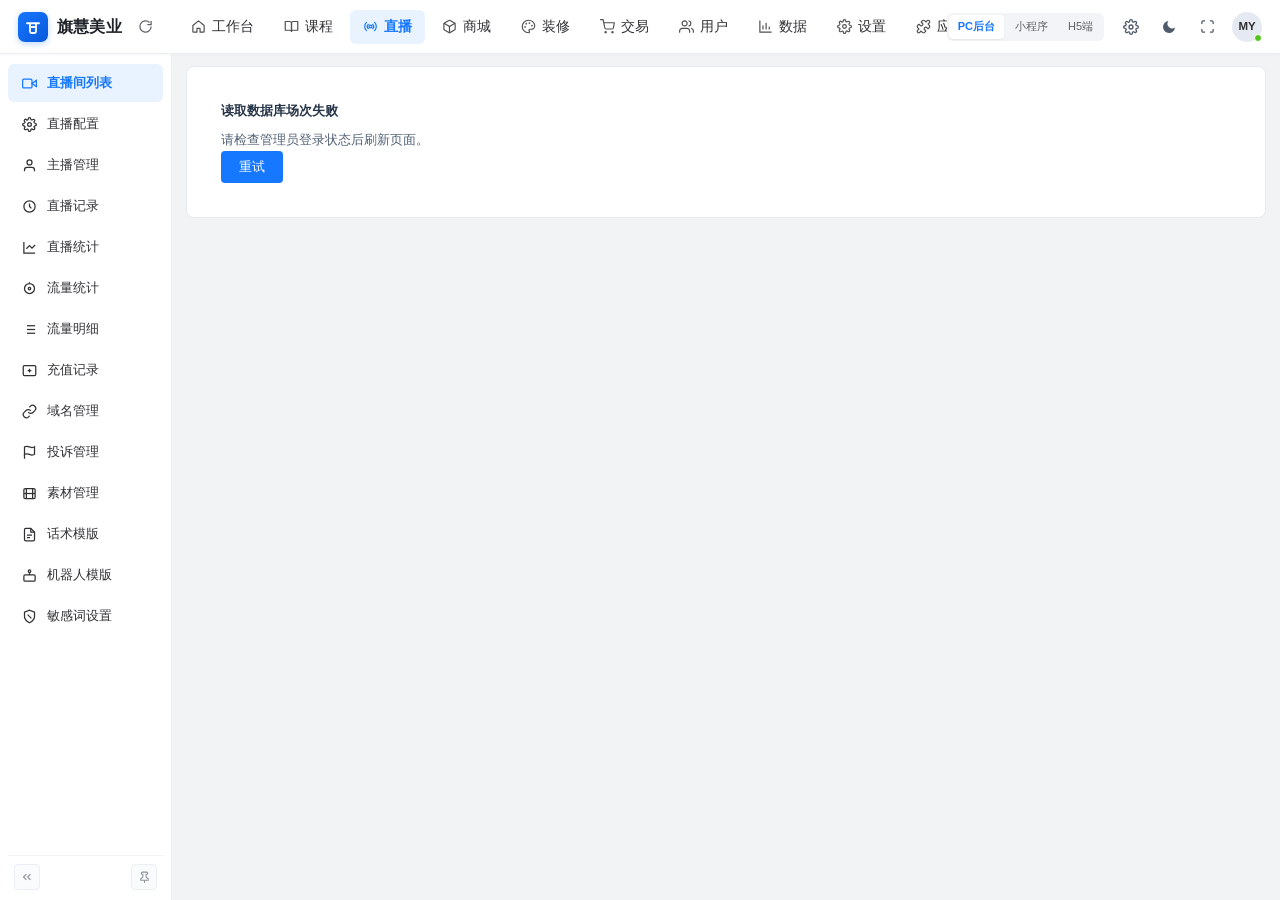
==== commit 43655023: "Connect live room media, sharing and robot comments; add scrollable mini-program chat" ====
--- a/src/main/resources/static/meiye/index.html
+++ b/src/main/resources/static/meiye/index.html
@@ -1,3 +1 @@
-<!doctype html><html lang="zh-CN"><head><meta charset="utf-8"><meta name="viewport" content="width=device-width, initial-scale=1"><title>旗慧美业 · 直播管理与中控工作台</title><link rel="stylesheet" href="style.css?v=20261028-v2"><link rel="stylesheet" href="flows.css?v=20261028-v2"><link rel="stylesheet" href="live-room.css?v=20261028-v2"><link rel="stylesheet" href="feed-playback.css?v=20261028-v2"><link rel="stylesheet" href="live-operations.css?v=20261028-v2"></head><body><header class="platform-bar"><div class="brand"><span class="brand-mark">播</span><b>美业直播</b><span class="workspace-name">直播工作台</span></div><div class="surface-tabs" role="tablist" aria-label="体验端切换"><button data-surface="pc" onclick="switchSurface('pc')">PC 直播后台</button><button data-surface="mini" onclick="switchSurface('mini')">小程序观看端</button><button data-surface="h5" onclick="switchSurface('h5')">H5 观看端</button><button data-surface="capture" onclick="switchSurface('capture')">手机录制APP</button></div><span class="prototype">交互原型 V2.2.9 · 业务模拟</span></header><div id="app"></div><dialog id="dialog"></dialog><div id="toast" role="status" aria-live="polite"></div><script src="app.js?v=20261028-v2"></script><script src="flows.js?v=20261028-v2"></script><script src="live-room.js?v=20261028-v2"></script><script src="live-operations.js?v=20261102-real-share-v1"></script></body></html>
-
-
+<!doctype html><html lang="zh-CN"><head><meta charset="utf-8"><meta name="viewport" content="width=device-width, initial-scale=1"><title>直播间列表 - 旗慧美业</title><link rel="stylesheet" href="style.css?v=20261108-room-selector-contrast-v1"><link rel="stylesheet" href="flows.css?v=20261108-cos-playback-v2"><link rel="stylesheet" href="live-room.css?v=20261108-cos-playback-v2"><link rel="stylesheet" href="feed-playback.css?v=20261108-cos-playback-v2"><link rel="stylesheet" href="live-operations.css?v=20261108-cos-playback-v2"></head><body><header class="platform-bar"><div class="brand"><span class="brand-mark">播</span><b>美业直播</b><span class="workspace-name">直播工作台</span></div><div class="surface-tabs" role="tablist" aria-label="体验端切换"><button data-surface="pc" onclick="switchSurface('pc')">PC 直播后台</button><button data-surface="mini" onclick="switchSurface('mini')">小程序观看端</button><button data-surface="h5" onclick="switchSurface('h5')">H5 观看端</button><button data-surface="capture" onclick="switchSurface('capture')">手机录制APP</button></div><span class="prototype">交互原型 V2.2.9 · 业务模拟</span></header><div id="app"></div><dialog id="dialog"></dialog><div id="toast" role="status" aria-live="polite"></div><script src="app.js?v=20261108-cos-playback-v2"></script><script src="flows.js?v=20261108-cos-playback-v2"></script><script src="live-room.js?v=20261108-cos-playback-v2"></script><script src="live-operations.js?v=20261108-cos-playback-v2"></script></body></html>
--- a/src/main/resources/static/meiye/style.css
+++ b/src/main/resources/static/meiye/style.css
@@ -1,4 +1,5 @@
 :root{--blue:#3678ee;--ink:#252f40;--muted:#86909f;--bg:#f3f5f8;--border:#e9edf3;--pink:#f3447b;--red:#ff4360}*{box-sizing:border-box}body{margin:0;color:var(--ink);background:var(--bg);font:13px/1.6 'Segoe UI','Microsoft YaHei',sans-serif}button,input,select,textarea{font:inherit}button{cursor:pointer;border:1px solid #dce2eb;background:#fff;border-radius:5px;color:var(--ink);padding:8px 14px;min-height:36px;transition:background .15s}button:hover{background:#f3f7ff;border-color:#89adf0}button:focus-visible,input:focus-visible,select:focus-visible,textarea:focus-visible{outline:3px solid #90b6ff;outline-offset:2px}button:disabled{opacity:.45;cursor:not-allowed}.primary{background:var(--blue);border-color:var(--blue);color:#fff}.primary:hover{background:#2669db;color:#fff}.danger{color:#de4a56}.pinkbtn{color:white;background:var(--pink);border-color:var(--pink);border-radius:22px}.pinkbtn:hover{background:#de356d;color:white}.small{font-size:12px;min-height:29px;padding:4px 10px}.link{background:none;border:0;color:var(--blue);min-height:28px;padding:0}.platform-bar{height:64px;display:flex;align-items:center;justify-content:space-between;background:white;padding:0 24px;border-bottom:1px solid var(--border);gap:16px;position:sticky;top:0;z-index:20}.brand{display:flex;align-items:center;gap:10px;font-size:18px;white-space:nowrap}.brand-mark{background:var(--blue);color:white;display:grid;place-items:center;height:34px;width:34px;border-radius:9px;font-size:20px;font-weight:600}.workspace-name{font-size:12px;color:var(--muted);border-left:1px solid #ddd;padding-left:14px;margin-left:6px}.surface-tabs{display:flex;gap:4px;background:#f4f6fa;padding:4px;border-radius:7px}.surface-tabs button{border:0;background:none;color:#67758a;white-space:nowrap;min-height:32px;padding:5px 14px}.surface-tabs button.active{color:var(--blue);background:#fff;box-shadow:0 1px 5px #1d355014}.prototype{font-size:11px;color:#8b7756;background:#fff8e9;padding:4px 8px;border-radius:4px;white-space:nowrap}.layout{display:grid;grid-template-columns:190px 1fr;min-height:calc(100vh - 64px)}.sidebar{background:#fff;border-right:1px solid var(--border);padding:20px 12px;position:sticky;top:64px;height:calc(100vh - 64px);overflow:auto}.shop-select{padding:10px;background:#f5f7fa;border-radius:6px;margin:0 4px 16px}.shop-select strong{display:block;font-size:13px}.shop-select span{font-size:11px;color:var(--muted)}.nav-label{font-size:11px;color:#a1a9b6;padding:16px 13px 4px;letter-spacing:1px}.nav-item{width:100%;text-align:left;border:0;background:none;padding:10px 14px;margin:1px 0;color:#5c697e;min-height:40px;display:flex;align-items:center;gap:11px}.nav-item.active{background:#edf4ff;color:var(--blue);font-weight:600}.nav-item svg,.quick svg{width:19px;height:19px;flex-shrink:0}.main{padding:22px 28px;min-width:0}.breadcrumb{display:flex;justify-content:space-between;color:#8a94a3;font-size:12px;margin-bottom:17px}.title-row{display:flex;justify-content:space-between;align-items:center;margin-bottom:20px;gap:16px}.title-row h1{font-size:21px;font-weight:600;margin:0}.title-row p{margin:4px 0 0;color:var(--muted);font-size:12px}.actions{display:flex;align-items:center;gap:8px;flex-wrap:wrap}.card{background:#fff;border:1px solid var(--border);border-radius:7px;padding:20px;margin-bottom:18px}.card-title{display:flex;align-items:center;justify-content:space-between;gap:10px;margin-bottom:18px}h2{font-size:15px;font-weight:600;margin:0}h3{font-size:14px;font-weight:600;margin:0}p{margin:6px 0}.muted{color:var(--muted)}.notice{background:#f0f6ff;border:1px solid #dfebff;color:#53729c;padding:10px 14px;border-radius:5px;font-size:12px;margin-bottom:18px}.metrics{display:grid;grid-template-columns:repeat(4,1fr);gap:14px;margin-bottom:18px}.metric{background:white;border:1px solid var(--border);border-radius:6px;padding:18px 20px}.metric-head{display:flex;justify-content:space-between;color:#7f8b9c;font-size:12px}.metric strong{font-size:27px;font-weight:500;display:block;margin:7px 0 5px;color:#253753}.metric small{font-size:11px;color:#94a1b2}.delta{color:#22a984!important}.home-grid{display:grid;grid-template-columns:minmax(0,1fr) 330px;gap:18px}.quick-grid{display:grid;grid-template-columns:repeat(8,1fr);gap:12px}.quick{border:0;display:flex;flex-direction:column;align-items:center;gap:9px;background:none;font-size:12px;min-width:0;padding:5px}.quick-icon{background:#edf4ff;color:var(--blue);padding:11px;border-radius:10px;height:44px;width:44px;display:grid;place-items:center}.quick:nth-child(3n+2) .quick-icon{background:#eaf9f4;color:#29a88a}.quick:nth-child(3n) .quick-icon{background:#fff1eb;color:#ef8154}.chart{height:170px;width:100%;margin:12px 0}.chart svg{width:100%;height:100%}.chart-labels{display:flex;justify-content:space-between;color:var(--muted);font-size:10px}.summary-row{display:flex;justify-content:space-between;border-bottom:1px solid var(--border);padding:12px 0}.summary-row:last-child{border:0}.summary-row b{font-size:14px}.badge{display:inline-block;background:#eef4ff;color:#4778c4;font-size:11px;border-radius:4px;padding:3px 8px;white-space:nowrap}.badge.live{background:#fff0f0;color:#eb5c66}.badge.ok{background:#eaf8f0;color:#2d9d70}.badge.wait{background:#fff6e9;color:#bc8539}.badge.gray{background:#f0f2f5;color:#8c97a6}.tabs{display:flex;gap:22px;border-bottom:1px solid var(--border);margin-bottom:20px;overflow:auto}.tabs button{border:0;border-bottom:2px solid transparent;border-radius:0;white-space:nowrap;background:none;padding:10px 4px;color:#7c899c}.tabs button.active{border-color:var(--blue);color:var(--blue)}.toolbar{display:flex;gap:12px;align-items:center;margin-bottom:18px;flex-wrap:wrap}.toolbar input{max-width:280px}.toolbar select{max-width:150px}input,select,textarea{width:100%;min-height:38px;border:1px solid #dce2eb;border-radius:5px;padding:8px 11px;background:white;color:var(--ink)}textarea{resize:vertical}.table-scroll{overflow:auto}table{border-collapse:collapse;width:100%;text-align:left;white-space:nowrap}th{background:#f7f9fc;font-weight:400;color:#7e8a9d;font-size:12px}th,td{padding:13px 12px;border-bottom:1px solid var(--border)}td .secondary{display:block;color:#8a95a6;font-size:11px;max-width:260px;overflow:hidden;text-overflow:ellipsis}.product-cell{display:flex;align-items:center;gap:10px}.thumb{width:46px;height:46px;border-radius:4px;object-fit:cover}.data-foot{display:flex;justify-content:space-between;color:var(--muted);font-size:12px;margin-top:17px}.empty{text-align:center;color:var(--muted);padding:40px}.split{display:grid;grid-template-columns:1fr 1fr;gap:18px}.modules{display:grid;grid-template-columns:repeat(4,1fr);gap:16px}.module{background:white;border:1px solid var(--border);border-radius:7px;padding:20px}.module .quick-icon{margin-bottom:12px}.module p{color:var(--muted);font-size:12px;min-height:40px;margin:6px 0 16px}.module .source{font-size:10px;color:#a4adba}.form-grid{display:grid;grid-template-columns:1fr 1fr;gap:16px}.field{margin:13px 0}.field label{display:block;color:#58677e;font-size:12px;margin-bottom:6px}.check{display:flex;align-items:center;gap:8px}.check input{width:17px;height:17px;min-height:0}.form-help{font-size:11px;color:#8a97a8;margin-top:6px}.inset{background:#f7f9fc;border:1px solid var(--border);border-radius:5px;padding:15px}.steps{display:flex;gap:10px;margin-bottom:20px}.step{flex:1;background:#f4f7fc;padding:15px;border-radius:6px;font-size:12px}.step b{display:block;color:var(--blue);margin-bottom:5px}.live-control{display:grid;grid-template-columns:330px 1fr;gap:18px}.control-video{position:relative;height:450px;border-radius:8px;overflow:hidden;background:#15191f}.control-video img{width:100%;height:100%;object-fit:cover;object-position:center 42%}.control-video .badge{position:absolute;top:16px;left:16px}.control-data{display:grid;grid-template-columns:repeat(4,1fr);gap:8px}.control-data div{padding:13px;background:#f8fafc;border-radius:4px;color:var(--muted);font-size:11px}.control-data b{font-size:22px;color:#2b3b56;display:block}.control-tools{display:grid;grid-template-columns:repeat(3,1fr);gap:12px}.control-tools button{text-align:left;background:#eef4ff;border:0;padding:13px;color:#3468b1}.control-tools small{display:block;font-size:10px;color:#8096b8}.row{display:flex;align-items:center;gap:12px;padding:12px 0;border-bottom:1px solid var(--border)}.grow{flex:1;min-width:0}.progress{height:7px;background:#e7edf7;border-radius:10px;overflow:hidden;margin:14px 0}.progress i{display:block;background:var(--blue);height:100%;transition:width .3s}.qr{display:grid;place-items:center;width:160px;height:160px;border:12px solid white;background:repeating-conic-gradient(#17202d 0 25%,#fff 0 50%) 0/16px 16px;box-shadow:0 0 0 1px #e2e7ee;margin:22px auto}.qr span{padding:8px;background:white;border:4px solid #253753}.big-time{font-size:45px;text-align:center;font-weight:300;margin:22px}.dialog-foot{display:flex;gap:10px;justify-content:flex-end;margin-top:22px;border-top:1px solid var(--border);padding-top:18px}dialog{color:var(--ink);border:0;border-radius:10px;padding:24px;width:calc(100% - 30px);max-width:650px;box-shadow:0 20px 90px #13284940;max-height:90vh;overflow:auto}dialog::backdrop{background:#14223670}.dialog-head{display:flex;justify-content:space-between;align-items:center;gap:12px;margin-bottom:17px}.dialog-head h2{font-size:18px}.dialog-head button{border:0;background:none;font-size:22px;padding:0 8px}.dialog-info{background:#fff9ed;color:#998154;border:1px solid #f5e8cf;padding:10px 12px;border-radius:5px;font-size:11px;margin:13px 0}#toast{position:fixed;bottom:25px;left:50%;transform:translateX(-50%);background:#263b5b;color:white;border-radius:7px;padding:12px 20px;z-index:100;display:none;max-width:90vw}.preview-layout{display:grid;grid-template-columns:minmax(260px,1fr) 420px minmax(260px,1fr);gap:38px;max-width:1300px;margin:auto;padding:30px 24px;align-items:start}.preview-info{padding-top:25px}.preview-info h1{font-size:24px;margin:0 0 12px}.preview-info p{color:#8793a5;font-size:13px}.preview-info h2{margin-top:30px}.preview-menu{display:grid;grid-template-columns:1fr 1fr;gap:10px;margin-top:18px}.preview-menu button{text-align:left;font-size:12px;background:white}.phone{border:7px solid #222734;border-radius:38px;background:#fff;box-shadow:0 18px 70px #1830571f;overflow:hidden;width:100%;max-width:420px;margin:auto}.screen{height:790px;position:relative;background:#f5f5f7;overflow:hidden;display:flex;flex-direction:column;color:#292735;font-size:12px}.statusbar{height:31px;display:flex;justify-content:space-between;align-items:center;padding:0 24px;background:#fff;font-size:11px;flex-shrink:0}.mini-top{display:flex;justify-content:space-between;align-items:center;padding:10px 16px;background:white;min-height:46px;flex-shrink:0;font-size:14px;font-weight:600}.capsule{border:1px solid #dfe1e6;border-radius:20px;padding:3px 10px;font-size:15px;letter-spacing:2px}.mini-body{flex:1;overflow:auto;padding-bottom:8px;scrollbar-width:none}.mini-body::-webkit-scrollbar{display:none}.mini-bottom{height:58px;display:flex;justify-content:space-around;align-items:center;background:#fff;border-top:1px solid #eee;flex-shrink:0;z-index:3}.mini-bottom button{border:0;background:none;font-size:10px;min-width:50px;min-height:42px;display:flex;flex-direction:column;align-items:center;gap:2px;padding:2px;color:#8b8894}.mini-bottom button.active{color:var(--pink)}.mini-bottom svg{width:21px;height:21px}.mini-hero-wrap{background:linear-gradient(120deg,#ff4260,#f14499);padding:8px 12px 35px}.mini-search{display:flex;gap:10px;align-items:center;margin-bottom:12px}.mini-search input{border:0;border-radius:25px;min-height:32px;padding:6px 14px;font-size:11px}.mini-search button{border:0;background:transparent;color:white;padding:0;min-height:30px}.mini-banner{height:152px;position:relative;background:#f3d1d9 url('assets/beauty-products.png') center/cover;border-radius:7px;overflow:hidden;padding:18px 16px}.mini-banner .campaign-label{font-size:10px;color:#a34461;border:1px solid #c997a8;padding:2px 7px;border-radius:3px;width:fit-content}.mini-banner h2{font-size:25px;line-height:1.25;color:#7f2548;margin:8px 0 6px;width:190px;font-weight:800}.mini-banner p{font-size:10px;color:#9b526a}.mini-shortcuts{margin:-24px 12px 10px;position:relative;display:grid;grid-template-columns:repeat(5,1fr);gap:12px 3px;padding:15px 4px;background:white;border-radius:9px;box-shadow:0 4px 14px #883e6f06}.mini-shortcut{border:0;display:flex;align-items:center;flex-direction:column;font-size:10px;background:none;padding:0;gap:6px;min-width:0}.mini-shortcut i{font-style:normal;background:#fff0f5;color:#ed4b7d;display:grid;place-items:center;width:37px;height:37px;border-radius:50%}.mini-shortcut svg{width:19px;height:19px}.mini-shortcut:nth-child(2n) i{color:#936ed4;background:#f4effe}.mini-shortcut:nth-child(3n) i{color:#ee9a40;background:#fff6e8}.mini-news{background:white;padding:10px 12px;margin:0 12px 10px;border-radius:7px;display:flex;gap:9px;align-items:center;font-size:10px}.mini-news strong{font-style:italic;font-size:12px;white-space:nowrap}.mini-news strong em{color:var(--pink)}.mini-news span{overflow:hidden;white-space:nowrap;text-overflow:ellipsis}.mini-section{background:white;margin:10px 12px;padding:13px;border-radius:8px}.mini-section-head{display:flex;justify-content:space-between;align-items:center;margin-bottom:10px}.mini-section-head h2{font-size:14px}.mini-section-head button{border:0;background:none;color:#999;font-size:10px;padding:0;min-height:24px}.coupon-row{display:flex;gap:8px}.coupon{flex:1;background:#fff0f4;color:#c23765;display:flex;align-items:center;border-radius:5px;padding:10px;gap:5px}.coupon strong{font-size:23px;font-weight:600}.coupon small{font-size:9px;display:block}.coupon button{margin-left:auto;border:0;background:var(--pink);color:white;padding:5px;min-height:34px;max-width:33px;font-size:9px;border-radius:3px}.mini-live-card{display:flex;gap:11px;align-items:center}.mini-live-thumb{width:97px;height:80px;border-radius:6px;position:relative;overflow:hidden}.mini-live-thumb img{width:100%;height:100%;object-fit:cover;object-position:center 38%}.mini-live-thumb span{position:absolute;bottom:0;left:0;right:0;background:#f3436acc;color:white;font-size:9px;padding:2px 6px}.mini-live-card h3{font-size:12px;line-height:1.5}.mini-live-card p{color:#999;font-size:10px}.mini-live-card button{font-size:10px;padding:4px 10px;min-height:29px}.mini-products{display:grid;grid-template-columns:1fr 1fr;gap:10px;padding:0 12px}.mini-product{border:0;padding:0;background:white;overflow:hidden;border-radius:7px;text-align:left;min-width:0}.product-picture{height:150px;background:#f6e8eb;overflow:hidden}.product-picture img{height:100%;width:100%;object-fit:cover;object-position:78% center}.mini-product:nth-child(2n) .product-picture img{object-position:98% center;transform:scale(1.14)}.mini-product-info{padding:9px}.mini-product h3{font-size:11px;font-weight:500;min-height:33px;line-height:1.45}.tag{display:inline-block;background:#fff0f4;color:#ed5685;font-size:9px;padding:1px 4px;border-radius:2px}.money{color:var(--pink);font-size:17px;font-weight:600}.money small{font-size:11px;font-weight:400}.old-price{font-size:10px;color:#aba5ae;text-decoration:line-through;margin-left:4px}.sold{font-size:9px;color:#aaa;float:right;padding-top:5px}.mini-category{display:grid;grid-template-columns:82px 1fr;min-height:100%}.category-menu{background:#f4f4f6;padding-top:10px}.category-menu button{width:100%;border:0;border-radius:0;background:none;text-align:center;font-size:11px;padding:15px 3px}.category-menu button.active{background:white;color:var(--pink);border-left:3px solid var(--pink)}.category-content{padding:12px;background:white}.category-content .mini-products{padding:0;gap:7px}.category-content .product-picture{height:115px}.mini-card{background:white;border-radius:8px;padding:14px;margin:10px 12px}.mini-card .row{border-color:#f0edf1;font-size:11px}.mini-card input,.mini-card select,.mini-card textarea{font-size:12px}.mini-empty{padding:65px 18px;text-align:center;color:#a19ba5}.mini-cart-row{display:flex;gap:9px;align-items:center;padding:14px 0;border-bottom:1px solid #f1edf1}.mini-cart-row img{width:70px;height:70px;object-fit:cover;border-radius:5px}.qty{display:flex;gap:3px;align-items:center;justify-content:flex-end}.qty button{width:25px;min-height:25px;padding:1px;border-color:#eee}.qty span{padding:0 6px}.mini-checkout{display:flex;align-items:center;gap:12px;padding:12px;background:white;border-top:1px solid #eee;flex-shrink:0}.mini-checkout button{margin-left:auto;font-size:12px;padding:7px 24px}.mini-user{background:linear-gradient(125deg,#ff4769,#f04b95);color:white;padding:25px 20px 22px}.mini-user .user-top{display:flex;align-items:center;gap:12px}.user-avatar{width:53px;height:53px;border-radius:50%;background:#ffffff40;display:grid;place-items:center;font-size:24px;border:2px solid #ffffff60}.mini-user h2{font-size:17px}.mini-user p{font-size:10px;opacity:.8}.user-stat{display:flex;justify-content:space-around;text-align:center;margin-top:20px}.user-stat b{display:block;font-size:19px}.user-stat small{font-size:10px}.order-icons{display:flex;justify-content:space-around}.order-icons button{background:none;border:0;font-size:10px;padding:8px 2px;color:#716675;display:flex;flex-direction:column;align-items:center;gap:5px}.order-icons svg{width:23px;height:23px}.mini-list-button{width:100%;border:0;border-bottom:1px solid #f2eff3;border-radius:0;background:white;display:flex;justify-content:space-between;align-items:center;padding:13px 3px;font-size:12px}.mini-list-button span{color:#bbb}.mini-product-detail{height:275px;position:relative;overflow:hidden}.mini-product-detail img{width:100%;height:100%;object-fit:cover;object-position:78% center}.product-caption{color:#938992;font-size:9px;position:absolute;bottom:7px;right:10px;background:#ffffffa0;padding:2px 5px}.product-buybar{display:flex;gap:8px;padding:12px;background:white;border-top:1px solid #eee}.product-buybar button{flex:1;font-size:12px}.mini-live{position:relative;height:100%;background:#101010;color:white;overflow:hidden}.mini-live-image{width:100%;height:100%;object-fit:cover;object-position:center 42%}.live-top{position:absolute;top:15px;left:12px;right:12px;display:flex;justify-content:space-between;align-items:center;gap:6px;z-index:2}.live-brand{background:#0005;border-radius:25px;padding:7px 10px;font-size:10px;display:flex;gap:8px;align-items:center}.live-brand b{font-size:11px}.live-avatar{background:white;color:#ee547b;width:31px;height:31px;border-radius:50%;display:grid;place-items:center}.live-top button{color:white;background:#0004;border:0;padding:3px 7px;font-size:11px;min-height:28px;border-radius:20px}.live-counter{position:absolute;top:68px;left:12px;background:#0004;border-radius:13px;padding:4px 9px;font-size:10px}.live-mode{position:absolute;top:68px;right:12px;background:#f244729e;border-radius:4px;font-size:10px;padding:3px 7px}.live-tools{position:absolute;top:110px;right:11px;display:flex;flex-direction:column;gap:12px}.live-tools button{display:flex;flex-direction:column;align-items:center;justify-content:center;color:white;border:0;background:#0003;border-radius:9px;width:41px;height:45px;font-size:9px;padding:0;gap:3px}.live-tools svg{width:22px;height:22px}.live-shade{position:absolute;inset:50% 0 0;background:linear-gradient(transparent,#000b);pointer-events:none}.live-comments{position:absolute;bottom:138px;left:11px;right:65px;max-height:190px;overflow:auto;scrollbar-width:none}.live-bubble{background:#0005;border-radius:5px;width:fit-content;max-width:100%;margin:5px 0;padding:5px 8px;font-size:11px;line-height:1.55}.live-bubble b{color:#ffdc98}.live-product{position:absolute;bottom:58px;left:11px;right:11px;background:#fff;border-radius:7px;padding:8px;color:#222;display:flex;gap:8px;align-items:center;font-size:10px}.live-product img{width:49px;height:49px;object-fit:cover;border-radius:4px}.live-product strong{font-size:12px}.live-product button{font-size:10px;min-height:28px;padding:3px 10px}.live-footer{position:absolute;bottom:0;left:0;right:0;background:#0009;display:flex;gap:7px;padding:10px;color:white;align-items:center;height:57px}.live-footer input{font-size:11px;background:#ffffff20;color:white;border:0;border-radius:20px;min-height:33px;width:100%;padding:5px 11px}.live-footer input::placeholder{color:#ccc}.live-footer button{border:0;background:none;color:white;padding:0;min-height:30px;font-size:11px}.live-footer svg{width:24px;height:24px}.live-footer .shopping{background:#ef3357;border-radius:7px;min-width:35px;min-height:35px;padding:5px}.sheet{position:absolute;bottom:0;left:0;right:0;background:#fff;color:#282635;border-radius:17px 17px 0 0;padding:17px;z-index:10;max-height:82%;overflow:auto;box-shadow:0 -20px 100px #0005}.sheet-head{display:flex;justify-content:space-between;align-items:center;margin-bottom:13px}.sheet-head h2{font-size:15px}.sheet-head button{background:none;border:0;padding:0 6px;min-height:25px;font-size:20px}.sheet .mini-card{margin:8px 0;background:#f8f6f8}.sheet label{font-size:11px}.reward-tiles{display:grid;grid-template-columns:repeat(3,1fr);gap:7px;margin:16px 0}.reward-tiles span{display:grid;place-items:center;padding:18px 3px;background:#fff5e9;border-radius:7px;font-size:11px;border:1px solid #f3e0c4}.reward-tiles span.active{background:#ffe3b3;border-color:#f39b40}.record-phone{padding:18px;background:#f6f8fc;height:100%}.record-camera{height:290px;background:#e6ecf5;position:relative;border-radius:9px;overflow:hidden}.record-camera img{width:100%;height:100%;object-fit:cover;object-position:center 40%}.record-camera span{position:absolute;top:10px;left:10px}.record-phone .small-note{font-size:10px;color:#8c97a7;margin-top:10px}.coverage-count{font-size:42px;color:var(--blue);font-weight:600}.source-col{max-width:260px;white-space:normal;font-size:12px}.support-grid{display:grid;grid-template-columns:repeat(3,1fr);gap:15px}.support-item{border:1px solid var(--border);padding:18px;border-radius:5px}.support-item h3{margin-bottom:7px}.support-item p{font-size:12px;color:var(--muted)}.template-options{display:flex;gap:10px;margin:12px 0}.template-option{padding:16px;border:1px solid var(--border);border-radius:6px;flex:1}.template-option.active{border-color:var(--blue);background:#eef5ff}.chart-pair{display:grid;grid-template-columns:1fr 1fr;gap:18px}.receipt{font-family:monospace;border:1px dashed #bcc6d2;padding:20px;max-width:300px;margin:20px auto;background:white}.receipt hr{border:0;border-top:1px dashed #b9c2cf}.source-pill{color:#8c97a7;font-size:10px;margin-left:8px}.mini-back{background:none;border:0;padding:0 5px;min-height:28px;font-size:19px}.shop-admin-preview{display:grid;grid-template-columns:minmax(0,1fr) 350px;gap:24px}.version-note{font-size:11px;color:#8c97a7}.mini-timer{background:#ffeff4;color:#cc376a;padding:12px;margin:10px 12px;border-radius:6px;display:flex;justify-content:space-between}.mini-promo-title{background:linear-gradient(120deg,#ff4767,#fb71ab);color:white;padding:24px 18px}.mini-promo-title h2{font-size:23px}.mini-promo-title p{font-size:11px;opacity:.8}.mini-chip-row{display:flex;gap:8px;overflow:auto;padding:10px 12px;background:white}.mini-chip-row button{border:0;background:#f4f1f5;font-size:11px;padding:5px 12px;min-height:28px;white-space:nowrap;border-radius:20px}.mini-chip-row button.active{background:#ffebf1;color:var(--pink)}@media(min-width:1700px){.main{max-width:1600px;width:100%;margin:auto}}@media(max-width:1250px){.workspace-name{display:none}.home-grid{grid-template-columns:1fr}.modules{grid-template-columns:repeat(3,1fr)}.preview-layout{grid-template-columns:1fr 410px;gap:24px}.preview-right{display:none}.quick-grid{grid-template-columns:repeat(4,1fr)}.live-control{grid-template-columns:290px 1fr}.control-data{grid-template-columns:repeat(2,1fr)}}@media(max-width:850px){.platform-bar{padding:8px 12px;height:auto;flex-wrap:wrap;gap:8px}.brand{font-size:16px}.prototype{font-size:9px}.surface-tabs{order:3;width:100%;justify-content:space-around}.surface-tabs button{font-size:11px;padding:5px 10px}.layout{grid-template-columns:150px 1fr}.sidebar{top:101px;padding:12px 5px;height:calc(100vh - 101px)}.nav-item{padding:10px 8px;font-size:11px;gap:7px}.main{padding:18px 15px}.modules{grid-template-columns:1fr 1fr}.metrics{grid-template-columns:1fr 1fr}.split,.chart-pair,.live-control{grid-template-columns:1fr}.preview-layout{display:block;padding:18px 10px}.preview-info{padding:0 10px 18px}.preview-info h1{font-size:18px}.preview-info .preview-menu,.preview-info h2,.preview-info .detail-copy{display:none}.control-video{max-width:330px;margin:auto;width:100%}.shop-admin-preview{grid-template-columns:1fr}.support-grid{grid-template-columns:1fr 1fr}}@media(max-width:550px){.layout{display:block}.sidebar{position:static;height:auto;padding:6px;background:white;overflow:visible}.shop-select,.nav-label{display:none}.sidebar nav{display:flex;overflow:auto}.nav-item{white-space:nowrap;flex:0 0 auto;width:auto;margin:0}.nav-item svg{display:none}.title-row{align-items:flex-start}.title-row h1{font-size:18px}.title-row p{font-size:11px}.title-row .actions{justify-content:flex-end}.title-row button{font-size:11px;padding:7px}.card{padding:14px}.quick-grid{gap:8px}.quick{font-size:10px}.modules{gap:10px}.module{padding:14px}.module p{font-size:11px}.steps{flex-direction:column}.control-tools{grid-template-columns:1fr 1fr}.form-grid{grid-template-columns:1fr;gap:0}.phone{border:0;border-radius:18px;box-shadow:0 8px 30px #1e355a10}.screen{height:790px}.preview-layout{padding:12px}.support-grid{grid-template-columns:1fr}.platform-bar .brand-mark{width:27px;height:27px;font-size:16px}.workspace-name{display:none}.metrics{gap:8px}.metric{padding:14px}.metric strong{font-size:23px}}
 :root{--studio:#141d2c}.studio-layout{display:grid;grid-template-columns:minmax(0,1fr) 310px;gap:18px}.studio-stage{position:relative;height:440px;background:#10151f;border-radius:7px;overflow:hidden}.studio-stage img{display:block;height:100%;width:100%;object-fit:contain}.studio-stage .stage-label{position:absolute;top:15px;left:15px;background:#ffffff18;backdrop-filter:blur(8px);color:#fff;padding:5px 9px;border-radius:4px;font-size:11px}.studio-stage .stage-bottom{position:absolute;bottom:0;left:0;right:0;background:linear-gradient(transparent,#000c);color:#fff;padding:34px 18px 15px;display:flex;justify-content:space-between}.stage-bottom b{font-size:14px}.stage-bottom p{font-size:11px;color:#bfc8d4}.studio-controls{display:flex;justify-content:space-between;align-items:center;gap:10px;background:white;padding:16px;border:1px solid var(--border);border-radius:0 0 7px 7px}.studio-tabs{display:flex;gap:8px}.studio-tabs button{border:0;background:#f2f5fa}.studio-tabs button.active{background:#eaf2ff;color:var(--blue)}.studio-metrics{display:grid;grid-template-columns:repeat(4,1fr);gap:15px;margin:16px 0}.studio-metrics div{padding:14px 18px;background:white;border:1px solid var(--border);border-radius:6px;font-size:11px;color:var(--muted)}.studio-metrics strong{display:block;font-size:23px;color:var(--ink);font-weight:500}.studio-chat{height:200px;overflow:auto;border-top:1px solid var(--border);border-bottom:1px solid var(--border);padding:9px 0;margin:12px 0}.studio-chat p{font-size:12px;margin:10px 0}.studio-chat b{color:#6386bd}.record-strip{display:flex;align-items:center;gap:12px;background:#f1f7ff;padding:13px;border:1px solid #ddeaff;border-radius:6px;margin-bottom:16px}.record-strip .grow b{font-size:12px}.record-strip .grow p{font-size:10px;color:#8096b1}.record-strip .quick-icon{padding:8px;width:34px;height:34px}.core-choices{display:grid;grid-template-columns:repeat(3,1fr);gap:12px;margin-bottom:18px}.core-choice{display:flex;align-items:center;gap:12px;padding:15px 18px;background:white;border:1px solid var(--border);border-radius:6px;text-align:left}.core-choice strong{display:block;font-size:14px}.core-choice small{display:block;color:var(--muted);font-size:11px}.core-choice.active{border-color:#92b4ef;background:#f5f9ff}.studio-aux{display:grid;grid-template-columns:repeat(6,1fr);gap:10px}.studio-aux button{background:white;border:1px solid var(--border);font-size:11px;display:flex;align-items:center;justify-content:center;gap:5px}.studio-aux svg{width:16px;height:16px}.stage-player-tools{position:absolute;right:14px;top:14px;display:flex;gap:6px}.stage-player-tools button{background:#ffffff18;color:#ddd;border:1px solid #ffffff20;font-size:10px;min-height:28px;padding:3px 8px}.live-list-cover{position:relative;height:190px;overflow:hidden;background:#17202a}.live-list-cover img{width:100%;height:100%;object-fit:cover;object-position:center 38%}.live-list-cover span{position:absolute;left:12px;top:12px}.mini-live-list .mini-card{padding:0;overflow:hidden}.live-list-info{padding:13px}.live-list-info h3{font-size:13px}.live-list-info p{font-size:10px;color:#9a95a1}.mini-video-player{height:220px;background:#111;width:100%;object-fit:contain}.mini-watch-title{padding:15px;background:white}.mini-watch-title h2{font-size:15px}.mini-watch-title p{font-size:11px;color:#9b95a0}.capture-controls{display:flex;gap:8px;margin-top:18px}.capture-controls button{flex:1}.capture-status{display:flex;justify-content:space-between;margin:16px 0;font-size:11px}.status-dot{display:inline-block;width:7px;height:7px;border-radius:50%;background:#33b186;margin-right:6px}.recording-dot{background:#f3516d;animation:blink 1.2s infinite}@keyframes blink{50%{opacity:.35}}@media(max-width:1150px){.studio-layout{grid-template-columns:1fr}.studio-side{display:grid;grid-template-columns:1fr 1fr;gap:15px}.studio-aux{grid-template-columns:repeat(3,1fr)}}@media(max-width:650px){.core-choices{gap:6px}.core-choice{padding:10px;display:block}.core-choice .quick-icon{display:none}.core-choice strong{font-size:12px}.core-choice small{font-size:10px}.studio-side{display:block}.studio-stage{height:390px}.studio-controls{flex-wrap:wrap}.studio-metrics{grid-template-columns:1fr 1fr;gap:8px}.studio-aux{grid-template-columns:repeat(3,1fr)}.record-strip{flex-wrap:wrap}}
 .screen .live-footer input{flex:1;min-width:0;width:auto}.live-footer button{flex-shrink:0;white-space:nowrap}.studio-side .toolbar{flex-wrap:nowrap}.studio-side .toolbar input{flex:1;width:auto!important}.studio-side .toolbar button{flex-shrink:0}
+.preview-info .preview-menu button.primary{background:var(--blue);border-color:var(--blue);color:#fff}
 
--- a/src/main/resources/static/meiye/live-operations.css
+++ b/src/main/resources/static/meiye/live-operations.css
@@ -411,6 +411,27 @@
   height: 100%;
   object-fit: cover;
   background: #000;
+}
+
+.lcc-video-box .lcc-no-video {
+  width: 100%;
+  height: 100%;
+  display: grid;
+  place-items: center;
+  padding: 24px;
+  color: #e2e8f0;
+  background: #111827;
+  text-align: center;
+}
+
+.server-playback-pending {
+  display: grid;
+  place-items: center;
+  padding: 24px;
+  color: #fff;
+  background: #111827;
+  text-align: center;
+  font-size: 13px;
 }
 
 .lcc-video-tag {
@@ -2138,130 +2159,391 @@
   pointer-events: none;
 }
 
+
 /* ==========================================================================
-   2. 图二与图四专用：高保真「直播设置」弹窗 (Live Settings Modal)
+   2. 旗慧美业高保真：编辑直播间 & 直播设置弹窗 (对齐参考图 5)
    ========================================================================== */
-.live-settings-dialog {
-  padding: 4px;
-}
-
-.live-settings-subhead {
-  display: flex;
+
+dialog.qihui-dialog {
+  max-width: 780px !important;
+  width: 94% !important;
+  max-height: 90vh !important;
+  padding: 0 !important;
+  border-radius: 10px !important;
+  background: #ffffff !important;
+  box-shadow: 0 20px 48px rgba(15, 23, 42, 0.22) !important;
+  overflow: hidden !important;
+}
+
+.qihui-dialog-head {
+  display: flex;
+  align-items: center;
   justify-content: space-between;
-  align-items: center;
-  color: #64748b;
-  font-size: 13px;
-  margin-top: -8px;
-  margin-bottom: 18px;
-  padding-bottom: 10px;
-  border-bottom: 1px solid #f1f5f9;
-}
-
-.live-settings-expand-btn {
-  border: 0;
-  background: none;
-  color: #94a3b8;
-  padding: 4px;
-  cursor: pointer;
-  border-radius: 4px;
-}
-
-.live-settings-expand-btn:hover {
-  background: #f1f5f9;
-  color: #334155;
-}
-
-.live-settings-switches-grid {
-  display: grid;
-  grid-template-columns: 1fr 1fr;
-  gap: 14px;
-  margin-bottom: 16px;
-}
-
-.live-setting-item {
-  height: 54px;
-  border-radius: 10px;
+  padding: 16px 24px;
+  border-bottom: 1px solid #f0f2f5;
   background: #ffffff;
+}
+
+.qihui-dialog-head h2 {
+  margin: 0;
+  font-size: 16px;
+  font-weight: 700;
+  color: #1f2329;
+}
+
+.qihui-dialog-head-actions {
+  display: flex;
+  align-items: center;
+  gap: 6px;
+}
+
+.qihui-dialog-icon-btn {
+  width: 28px !important;
+  height: 28px !important;
+  min-height: 28px !important;
+  padding: 0 !important;
+  border: 0 !important;
+  background: transparent !important;
+  color: #8c959f !important;
+  border-radius: 4px !important;
+  display: inline-flex !important;
+  align-items: center !important;
+  justify-content: center !important;
+  font-size: 18px !important;
+  cursor: pointer !important;
+  transition: all 0.15s;
+}
+
+.qihui-dialog-icon-btn:hover {
+  background: #f2f4f7 !important;
+  color: #1f2329 !important;
+}
+
+.qihui-edit-room-form {
+  display: flex;
+  flex-direction: column;
+  max-height: calc(90vh - 58px);
+}
+
+.qihui-modal-body {
+  padding: 18px 26px;
+  overflow-y: auto;
+  flex: 1;
+}
+
+.qihui-modal-footer {
+  display: flex;
+  justify-content: flex-end;
+  align-items: center;
+  gap: 10px;
+  padding: 14px 26px;
+  border-top: 1px solid #f0f2f5;
+  background: #ffffff;
+}
+
+.qihui-btn-cancel {
+  height: 32px !important;
+  min-height: 32px !important;
+  padding: 0 18px !important;
+  border-radius: 4px !important;
+  border: 1px solid #dcdfe6 !important;
+  background: #ffffff !important;
+  color: #606266 !important;
+  font-size: 13px !important;
+  font-weight: 400 !important;
+  cursor: pointer !important;
+}
+
+.qihui-btn-cancel:hover {
+  color: #1677ff !important;
+  border-color: #c6e2ff !important;
+  background: #ecf5ff !important;
+}
+
+.qihui-btn-submit {
+  height: 32px !important;
+  min-height: 32px !important;
+  padding: 0 20px !important;
+  border-radius: 4px !important;
+  border: 0 !important;
+  background: #1677ff !important;
+  color: #ffffff !important;
+  font-size: 13px !important;
+  font-weight: 500 !important;
+  cursor: pointer !important;
+}
+
+.qihui-btn-submit:hover {
+  background: #4096ff !important;
+}
+
+.qihui-btn-plain {
+  height: 30px !important;
+  min-height: 30px !important;
+  padding: 0 12px !important;
+  border-radius: 4px !important;
+  border: 1px solid #dcdfe6 !important;
+  background: #ffffff !important;
+  color: #475569 !important;
+  font-size: 12px !important;
+}
+
+/* 观看时长奖励卡片 (参考图 5 顶部区域) */
+.qihui-reward-card {
+  background: #fafbfc;
+  border: 1px solid #ebeef5;
+  border-radius: 8px;
+  padding: 14px 18px;
+  margin-bottom: 20px;
+}
+
+.qihui-reward-head {
   display: flex;
   align-items: center;
   justify-content: space-between;
-  padding: 0 18px;
-  border: 1.5px solid #e2e8f0;
-  transition: all 0.2s cubic-bezier(0.16, 1, 0.3, 1);
-}
-
-.live-setting-item:hover {
-  transform: translateY(-1px);
-  box-shadow: 0 4px 12px rgba(0,0,0,0.05);
-}
-
-.live-setting-item.blue   { border-color: #3b82f6; }
-.live-setting-item.pink   { border-color: #ec4899; }
-.live-setting-item.purple { border-color: #8b5cf6; }
-.live-setting-item.cyan   { border-color: #06b6d4; }
-.live-setting-item.dark   { border-color: #475569; }
-.live-setting-item.orange { border-color: #f97316; }
-.live-setting-item.green  { border-color: #10b981; }
-
-.live-setting-item.blue.active   { background: #eff6ff; border-color: #2563eb; }
-.live-setting-item.pink.active   { background: #fdf2f8; border-color: #ec4899; }
-.live-setting-item.purple.active { background: #f5f3ff; border-color: #8b5cf6; }
-.live-setting-item.cyan.active   { background: #ecfeff; border-color: #06b6d4; }
-.live-setting-item.dark.active   { background: #f8fafc; border-color: #334155; }
-.live-setting-item.orange.active { background: #fff7ed; border-color: #ea580c; }
-.live-setting-item.green.active  { background: #f0fdf4; border-color: #059669; }
-
-.live-setting-item .setting-name {
-  font-size: 14px;
-  font-weight: 600;
-  color: #1e293b;
-}
-
-/* 底部全宽奖励卡片 */
-.live-setting-reward-box {
-  background: #ffffff;
-  border: 1.5px solid #64748b;
-  border-radius: 10px;
-  padding: 16px 18px;
-  margin-top: 14px;
-  transition: all 0.2s ease;
-}
-
-.live-setting-reward-box.active {
-  border-color: #2563eb;
-  background: #f8fafc;
-}
-
-.reward-box-header {
-  display: flex;
-  justify-content: space-between;
-  align-items: center;
-}
-
-.reward-box-header b {
+  margin-bottom: 6px;
+}
+
+.qihui-reward-head b {
   font-size: 14px;
   font-weight: 700;
-  color: #0f172a;
-}
-
-.reward-box-desc {
+  color: #1f2329;
+}
+
+.qihui-reward-desc {
+  margin: 0;
   font-size: 12px;
-  color: #64748b;
+  color: #8c959f;
   line-height: 1.6;
-  margin: 8px 0 0 0;
-}
-
-/* iOS 拟真开关 (开/关) */
+}
+
+/* 竖条标题分组 (| 基本信息 / | 直播设置 / | 功能开关) */
+.qihui-modal-section {
+  margin-bottom: 22px;
+}
+
+.qihui-modal-section:last-child {
+  margin-bottom: 4px;
+}
+
+.qihui-section-header {
+  display: flex;
+  align-items: center;
+  gap: 8px;
+  margin-bottom: 16px;
+}
+
+.qihui-section-bar {
+  width: 3px;
+  height: 14px;
+  border-radius: 2px;
+  background: #1677ff;
+  flex-shrink: 0;
+}
+
+.qihui-section-header h4 {
+  margin: 0;
+  font-size: 14px;
+  font-weight: 700;
+  color: #1f2329;
+}
+
+/* 水平表单行 (Label 右对齐 + 右侧控件) */
+.qihui-form-rows {
+  display: flex;
+  flex-direction: column;
+  gap: 14px;
+  padding-left: 12px;
+}
+
+.qihui-form-row {
+  display: flex;
+  align-items: center;
+  gap: 14px;
+}
+
+.qihui-form-row.align-top {
+  align-items: flex-start;
+}
+
+.qihui-form-row.align-top .qihui-row-label {
+  padding-top: 7px;
+}
+
+.qihui-row-label {
+  width: 76px;
+  text-align: right;
+  font-size: 13px;
+  color: #606266;
+  flex-shrink: 0;
+}
+
+.qihui-row-control {
+  flex: 1;
+  min-width: 0;
+}
+
+.qihui-row-control input[type="text"],
+.qihui-row-control input[type="datetime-local"],
+.qihui-row-control input:not([type]),
+.qihui-row-control select {
+  height: 34px !important;
+  min-height: 34px !important;
+  padding: 0 11px !important;
+  border: 1px solid #dcdfe6 !important;
+  border-radius: 4px !important;
+  font-size: 13px !important;
+  color: #303133 !important;
+  background: #ffffff !important;
+  width: 100%;
+}
+
+.qihui-row-control textarea {
+  padding: 8px 11px !important;
+  border: 1px solid #dcdfe6 !important;
+  border-radius: 4px !important;
+  font-size: 13px !important;
+  color: #303133 !important;
+  line-height: 1.55 !important;
+  background: #ffffff !important;
+  width: 100%;
+}
+
+.qihui-row-control input:focus,
+.qihui-row-control select:focus,
+.qihui-row-control textarea:focus {
+  outline: none !important;
+  border-color: #1677ff !important;
+  box-shadow: 0 0 0 2px rgba(22, 119, 255, 0.12) !important;
+}
+
+/* 火力值步进器 ([-][ 0 ][+]) */
+.qihui-stepper {
+  display: inline-flex;
+  align-items: center;
+  border: 1px solid #dcdfe6;
+  border-radius: 4px;
+  overflow: hidden;
+  height: 32px;
+  background: #ffffff;
+}
+
+.qihui-stepper-btn {
+  width: 32px !important;
+  height: 32px !important;
+  min-height: 32px !important;
+  padding: 0 !important;
+  border: 0 !important;
+  background: #f5f7fa !important;
+  color: #606266 !important;
+  font-size: 15px !important;
+  display: grid !important;
+  place-items: center !important;
+  cursor: pointer !important;
+  border-radius: 0 !important;
+}
+
+.qihui-stepper-btn:hover {
+  background: #ecf5ff !important;
+  color: #1677ff !important;
+}
+
+.qihui-stepper input[type="number"] {
+  width: 78px !important;
+  height: 32px !important;
+  min-height: 32px !important;
+  border: 0 !important;
+  border-left: 1px solid #dcdfe6 !important;
+  border-right: 1px solid #dcdfe6 !important;
+  border-radius: 0 !important;
+  text-align: center !important;
+  font-size: 13px !important;
+  color: #303133 !important;
+  padding: 0 4px !important;
+  -moz-appearance: textfield;
+}
+
+.qihui-stepper input[type="number"]::-webkit-outer-spin-button,
+.qihui-stepper input[type="number"]::-webkit-inner-spin-button {
+  -webkit-appearance: none;
+  margin: 0;
+}
+
+/* 功能开关 4×2 网格 (对齐参考图 5 红框部分：无花哨外框、清爽对齐) */
+.qihui-func-switches-grid {
+  display: grid;
+  grid-template-columns: repeat(4, 1fr);
+  gap: 18px 24px;
+  padding: 4px 12px 10px 24px;
+}
+
+.qihui-func-switch-cell {
+  display: flex;
+  align-items: center;
+  justify-content: flex-start;
+  gap: 12px;
+}
+
+.qihui-func-switch-label {
+  font-size: 13px;
+  color: #303133;
+  min-width: 54px;
+  text-align: right;
+  white-space: nowrap;
+}
+
+.qihui-func-hint {
+  margin: 6px 0 0 24px;
+  font-size: 12px;
+  color: #909399;
+}
+
+.qihui-replay-switches-row {
+  display: flex;
+  align-items: center;
+  gap: 28px;
+  padding: 10px 14px;
+  background: #f8fafc;
+  border: 1px solid #ebeef5;
+  border-radius: 6px;
+  margin-top: 10px;
+  flex-wrap: wrap;
+}
+
+.qihui-inline-switch-item {
+  display: inline-flex;
+  align-items: center;
+  gap: 10px;
+  font-size: 13px;
+  color: #303133;
+}
+
+/* 标准精致 Switch 组件 (.qihui-switch) —— 彻底隔离全局 .small 污染 */
+.qihui-switch,
 .ios-switch {
-  position: relative;
-  display: inline-flex;
-  align-items: center;
-  width: 52px;
-  height: 28px;
-  cursor: pointer;
-  user-select: none;
-}
-
+  position: relative !important;
+  display: inline-flex !important;
+  align-items: center !important;
+  width: 40px !important;
+  height: 20px !important;
+  min-height: 20px !important;
+  max-height: 20px !important;
+  padding: 0 !important;
+  margin: 0 !important;
+  cursor: pointer !important;
+  user-select: none !important;
+  vertical-align: middle !important;
+  flex-shrink: 0 !important;
+}
+
+.qihui-switch.with-text {
+  width: 46px !important;
+  height: 22px !important;
+  min-height: 22px !important;
+  max-height: 22px !important;
+}
+
+.qihui-switch input,
 .ios-switch input {
   opacity: 0 !important;
   width: 0 !important;
@@ -2271,497 +2553,534 @@
   margin: 0 !important;
   padding: 0 !important;
   position: absolute !important;
-}
-
+  pointer-events: none !important;
+}
+
+.qihui-switch .qihui-slider,
 .ios-switch .slider {
-  position: absolute;
-  top: 0;
-  left: 0;
-  right: 0;
-  bottom: 0;
-  background-color: #bfbfbf;
-  border-radius: 28px;
-  transition: 0.25s cubic-bezier(0.4, 0, 0.2, 1);
-}
-
+  position: absolute !important;
+  inset: 0 !important;
+  background-color: #dcdfe6 !important;
+  border-radius: 999px !important;
+  transition: background-color 0.2s cubic-bezier(0.4, 0, 0.2, 1) !important;
+}
+
+.qihui-switch .qihui-slider::before,
 .ios-switch .slider::before {
-  position: absolute;
-  content: "";
-  height: 22px;
-  width: 22px;
-  left: 3px;
-  bottom: 3px;
-  background-color: #ffffff;
-  border-radius: 50%;
-  box-shadow: 0 2px 4px rgba(0, 0, 0, 0.2);
-  transition: 0.25s cubic-bezier(0.4, 0, 0.2, 1);
-}
-
+  content: "" !important;
+  position: absolute !important;
+  width: 16px !important;
+  height: 16px !important;
+  left: 2px !important;
+  top: 2px !important;
+  bottom: auto !important;
+  background-color: #ffffff !important;
+  border-radius: 50% !important;
+  box-shadow: 0 1px 3px rgba(0, 0, 0, 0.22) !important;
+  transition: transform 0.2s cubic-bezier(0.4, 0, 0.2, 1) !important;
+}
+
+.qihui-switch.with-text .qihui-slider::before {
+  width: 18px !important;
+  height: 18px !important;
+}
+
+.qihui-switch input:checked + .qihui-slider,
 .ios-switch input:checked + .slider {
-  background-color: #1677ff;
-}
-
+  background-color: #1677ff !important;
+}
+
+.qihui-switch input:checked + .qihui-slider::before,
 .ios-switch input:checked + .slider::before {
-  transform: translateX(24px);
-}
-
-.ios-switch .switch-state-text {
+  transform: translateX(20px) !important;
+}
+
+.qihui-switch.with-text input:checked + .qihui-slider::before {
+  transform: translateX(24px) !important;
+}
+
+.qihui-switch .qihui-switch-text {
   position: relative;
   z-index: 2;
   font-size: 11px;
-  font-weight: 700;
+  font-weight: 500;
   color: #ffffff;
-  margin-left: 28px;
-  transition: all 0.2s;
+  margin-left: 24px;
+  line-height: 1;
   pointer-events: none;
 }
 
-.ios-switch input:checked ~ .switch-state-text {
-  margin-left: 10px;
-}
-
-.ios-switch.small {
-  width: 44px;
-  height: 22px;
-}
-
-.ios-switch.small .slider {
-  background-color: #bfbfbf;
-  border-radius: 100px;
-}
-
-.ios-switch.small .slider::before {
-  height: 18px;
-  width: 18px;
-  left: 2px;
-  bottom: 2px;
-  box-shadow: 0 1px 3px rgba(0, 0, 0, 0.2);
-}
-
-.ios-switch.small input:checked + .slider {
-  background-color: #1677ff;
-}
-
-.ios-switch.small input:checked + .slider::before {
-  transform: translateX(22px);
-}
-
-/* 弹窗底部操作区 */
-.live-settings-footer {
-  display: flex;
-  justify-content: flex-end;
-  gap: 12px;
-  margin-top: 20px;
-  padding-top: 14px;
-  border-top: 1px solid #f1f5f9;
-}
-
-.live-settings-cancel {
-  padding: 8px 18px;
-  border: 1px solid #cbd5e1;
+.qihui-switch input:checked ~ .qihui-switch-text {
+  margin-left: 7px;
+}
+
+/* ==========================================================================
+   3. 旗慧美业企业级工作台与「直播间列表」(1:1 对齐参考图 3)
+   ========================================================================== */
+
+/* 顶部企业导航栏 */
+.qihui-header-bar {
+  height: 54px;
   background: #ffffff;
-  color: #334155;
-  border-radius: 6px;
-  font-size: 13px;
-  font-weight: 500;
-  cursor: pointer;
-  transition: all 0.15s;
-}
-
-.live-settings-cancel:hover {
-  background: #f8fafc;
-  border-color: #94a3b8;
-}
-
-.live-settings-save {
-  padding: 8px 24px;
-  border: 0;
-  background: #2563eb;
-  color: #ffffff;
-  border-radius: 6px;
-  font-size: 13px;
-  font-weight: 600;
-  cursor: pointer;
-  box-shadow: 0 4px 10px rgba(37, 99, 235, 0.25);
-  transition: all 0.15s;
-}
-
-.live-settings-save:hover {
-  background: #1d4ed8;
-}
-
-/* ==========================================================================
-   3. 图三高保真：旗慧美业企业级工作台与直播管理列表
-   ========================================================================== */
-
-/* 顶部企业导航栏 (Image 3) */
-.qihui-header-bar {
-  height: 56px;
-  background: #ffffff;
-  border-bottom: 1px solid #e2e8f0;
+  border-bottom: 1px solid #ebeef5;
   display: flex;
   align-items: center;
   justify-content: space-between;
-  padding: 0 20px;
+  padding: 0 18px;
   position: sticky;
   top: 0;
   z-index: 30;
+  box-shadow: 0 1px 4px rgba(0, 21, 41, 0.03);
+}
+
+.qihui-header-left {
+  display: flex;
+  align-items: center;
+  gap: 18px;
+  min-width: 0;
 }
 
 .qihui-brand-group {
   display: flex;
   align-items: center;
-  gap: 12px;
+  gap: 10px;
+  flex-shrink: 0;
 }
 
 .qihui-brand-logo {
   display: inline-flex;
   align-items: center;
-  gap: 8px;
+  gap: 9px;
   font-size: 16px;
   font-weight: 700;
-  color: #0f172a;
+  color: #1f2329;
+  letter-spacing: 0.2px;
 }
 
 .qihui-logo-icon {
-  width: 28px;
-  height: 28px;
-  background: linear-gradient(135deg, #0ea5e9 0%, #2563eb 100%);
-  border-radius: 6px;
+  width: 30px;
+  height: 30px;
+  background: linear-gradient(135deg, #1677ff 0%, #0958d9 100%);
+  border-radius: 7px;
   display: grid;
   place-items: center;
   color: #ffffff;
-  font-size: 16px;
-  font-weight: 900;
+  box-shadow: 0 2px 6px rgba(22, 119, 255, 0.28);
 }
 
 .qihui-refresh-btn {
-  width: 28px;
-  height: 28px;
+  width: 28px !important;
+  height: 28px !important;
+  min-height: 28px !important;
+  padding: 0 !important;
+  display: grid !important;
+  place-items: center !important;
+  border: 0 !important;
+  background: transparent !important;
+  color: #606266 !important;
+  border-radius: 4px !important;
+  cursor: pointer !important;
+}
+
+.qihui-refresh-btn:hover {
+  background: #f2f4f7 !important;
+  color: #1677ff !important;
+}
+
+.qihui-nav-tabs {
+  display: flex;
+  align-items: center;
+  gap: 4px;
+  overflow-x: auto;
+  scrollbar-width: none;
+}
+
+.qihui-nav-tabs::-webkit-scrollbar {
+  display: none;
+}
+
+.qihui-nav-tab {
+  height: 34px !important;
+  min-height: 34px !important;
+  padding: 0 13px !important;
+  font-size: 13.5px !important;
+  font-weight: 500 !important;
+  color: #303133 !important;
+  border: 0 !important;
+  background: transparent !important;
+  border-radius: 6px !important;
+  display: inline-flex !important;
+  align-items: center !important;
+  gap: 6px !important;
+  cursor: pointer !important;
+  white-space: nowrap !important;
+  transition: all 0.15s ease !important;
+}
+
+.qihui-nav-tab svg {
+  width: 15px;
+  height: 15px;
+  flex-shrink: 0;
+  opacity: 0.85;
+}
+
+.qihui-nav-tab:hover {
+  color: #1677ff !important;
+  background: #f5f8ff !important;
+}
+
+.qihui-nav-tab.active {
+  color: #1677ff !important;
+  font-weight: 600 !important;
+  background: #e8f3ff !important;
+}
+
+.qihui-nav-tab.active svg {
+  opacity: 1;
+}
+
+.qihui-surface-switcher {
+  display: inline-flex;
+  background: #f2f4f7;
+  padding: 2px;
+  border-radius: 6px;
+  gap: 2px;
+  margin-right: 4px;
+}
+
+.qihui-surface-btn {
+  border: 0 !important;
+  background: transparent !important;
+  font-size: 11px !important;
+  height: 24px !important;
+  min-height: 24px !important;
+  padding: 0 9px !important;
+  border-radius: 4px !important;
+  color: #606266 !important;
+  cursor: pointer !important;
+}
+
+.qihui-surface-btn.active {
+  background: #ffffff !important;
+  color: #1677ff !important;
+  font-weight: 600 !important;
+  box-shadow: 0 1px 2px rgba(0, 0, 0, 0.06);
+}
+
+.qihui-header-tools {
+  display: flex;
+  align-items: center;
+  gap: 8px;
+  flex-shrink: 0;
+}
+
+.qihui-tool-icon {
+  width: 30px !important;
+  height: 30px !important;
+  min-height: 30px !important;
+  padding: 0 !important;
+  border: 0 !important;
+  background: transparent !important;
+  color: #4e5969 !important;
+  display: grid !important;
+  place-items: center !important;
+  border-radius: 6px !important;
+  cursor: pointer !important;
+}
+
+.qihui-tool-icon:hover {
+  background: #f2f4f7 !important;
+  color: #1677ff !important;
+}
+
+.qihui-user-badge {
+  position: relative;
+  display: flex;
+  align-items: center;
+  justify-content: center;
+  width: 30px;
+  height: 30px;
+  background: #e5e9f2;
+  color: #303133;
+  border-radius: 50%;
+  font-size: 11.5px;
+  font-weight: 700;
+  margin-left: 2px;
+}
+
+.qihui-user-online-dot {
+  position: absolute;
+  right: 0;
+  bottom: 0;
+  width: 8px;
+  height: 8px;
+  border-radius: 50%;
+  background: #52c41a;
+  border: 1.5px solid #ffffff;
+}
+
+/* 企业左侧功能菜单 + 主内容区 */
+.qihui-workbench-layout {
   display: grid;
-  place-items: center;
-  border: 0;
-  background: none;
-  color: #64748b;
-  border-radius: 4px;
-  cursor: pointer;
-}
-
-.qihui-refresh-btn:hover {
-  background: #f1f5f9;
-  color: #0f172a;
-}
-
-.qihui-nav-tabs {
-  display: flex;
-  align-items: center;
-  gap: 4px;
-}
-
-.qihui-nav-tab {
-  height: 34px;
-  padding: 0 14px;
+  grid-template-columns: 172px 1fr;
+  min-height: calc(100vh - 54px);
+  background: #f2f3f5;
+  transition: grid-template-columns 0.2s ease;
+}
+
+.qihui-workbench-layout.sidebar-collapsed {
+  grid-template-columns: 56px 1fr;
+}
+
+.qihui-workbench-layout.sidebar-collapsed .qihui-sidebar-item span {
+  display: none;
+}
+
+.qihui-workbench-layout.sidebar-collapsed .qihui-sidebar-item {
+  justify-content: center;
+  padding: 0;
+}
+
+.qihui-sidebar {
+  background: #ffffff;
+  border-right: 1px solid #ebeef5;
+  padding: 10px 8px 8px;
+  display: flex;
+  flex-direction: column;
+  justify-content: space-between;
+}
+
+.qihui-sidebar-nav {
+  display: flex;
+  flex-direction: column;
+  gap: 3px;
+}
+
+.qihui-sidebar-item {
+  display: flex !important;
+  align-items: center !important;
+  gap: 10px !important;
+  height: 38px !important;
+  min-height: 38px !important;
+  padding: 0 14px !important;
+  border-radius: 6px !important;
+  font-size: 13px !important;
+  font-weight: 400 !important;
+  color: #303133 !important;
+  border: 0 !important;
+  background: transparent !important;
+  text-align: left !important;
+  cursor: pointer !important;
+  transition: all 0.15s !important;
+}
+
+.qihui-sidebar-item:hover {
+  background: #f5f7fa !important;
+  color: #1677ff !important;
+}
+
+.qihui-sidebar-item.active {
+  background: #e8f3ff !important;
+  color: #1677ff !important;
+  font-weight: 600 !important;
+}
+
+.qihui-sidebar-item svg {
+  width: 15px;
+  height: 15px;
+  flex-shrink: 0;
+}
+
+.qihui-sidebar-footer {
+  display: flex;
+  align-items: center;
+  justify-content: space-between;
+  padding: 8px 6px 2px;
+  border-top: 1px solid #f2f3f5;
+}
+
+.qihui-collapse-btn,
+.qihui-pin-btn {
+  width: 26px !important;
+  height: 26px !important;
+  min-height: 26px !important;
+  padding: 0 !important;
+  border: 1px solid #ebeef5 !important;
+  background: #fafbfc !important;
+  color: #909399 !important;
+  border-radius: 4px !important;
+  display: grid !important;
+  place-items: center !important;
+  cursor: pointer !important;
+}
+
+.qihui-collapse-btn:hover,
+.qihui-pin-btn:hover {
+  color: #1677ff !important;
+  border-color: #c6e2ff !important;
+  background: #ecf5ff !important;
+}
+
+/* 主内容区 */
+.qihui-main-content {
+  padding: 12px 14px 20px;
+  min-width: 0;
+}
+
+.qihui-live-page {
+  background: #ffffff;
+  border-radius: 8px;
+  border: 1px solid #ebeef5;
+  padding: 14px 16px 18px;
+  box-shadow: 0 1px 3px rgba(0, 0, 0, 0.02);
+}
+
+/* 顶部合规提示条 (参考图 3：浅灰底条 + 实心信息圆标) */
+.qihui-compliance-bar {
+  display: flex;
+  align-items: center;
+  gap: 8px;
+  background: #f5f7fa;
+  padding: 9px 14px;
+  border-radius: 6px;
+  font-size: 12.5px;
+  color: #606266;
+  margin-bottom: 14px;
+}
+
+.qihui-compliance-bar svg {
+  flex-shrink: 0;
+}
+
+/* 筛选搜索栏 (参考图 3：单行水平同行 Label + Input + 右侧重置/查询) */
+.qihui-filter-card {
+  background: #ffffff;
+  border: 1px solid #ebeef5;
+  border-radius: 6px;
+  padding: 14px 18px;
+  margin-bottom: 14px;
+}
+
+.qihui-filter-row {
+  display: flex;
+  flex-wrap: wrap;
+  align-items: center;
+  gap: 14px 22px;
+}
+
+.qihui-filter-item {
+  display: flex;
+  flex-direction: row;
+  align-items: center;
+  gap: 10px;
+  flex: 1 1 210px;
+  min-width: 195px;
+}
+
+.qihui-filter-item label {
   font-size: 13px;
   font-weight: 500;
-  color: #475569;
-  border: 0;
-  background: none;
-  border-radius: 4px;
-  cursor: pointer;
-  transition: all 0.15s;
-}
-
-.qihui-nav-tab:hover {
-  color: #2563eb;
-  background: #f8fafc;
-}
-
-.qihui-nav-tab.active {
-  color: #2563eb;
-  font-weight: 700;
-  background: #eff6ff;
-}
-
-.qihui-surface-switcher {
-  display: flex;
-  background: #f1f5f9;
-  padding: 3px;
-  border-radius: 6px;
-  gap: 2px;
-  margin-left: 12px;
-}
-
-.qihui-surface-btn {
-  border: 0;
-  background: none;
-  font-size: 11px;
-  padding: 4px 10px;
-  border-radius: 4px;
-  color: #64748b;
-  cursor: pointer;
-}
-
-.qihui-surface-btn.active {
-  background: #ffffff;
-  color: #2563eb;
-  font-weight: 700;
-  box-shadow: 0 1px 3px rgba(0, 0, 0, 0.08);
-}
-
-.qihui-header-tools {
-  display: flex;
-  align-items: center;
-  gap: 12px;
-}
-
-.qihui-tool-icon {
-  width: 32px;
-  height: 32px;
-  border: 0;
-  background: none;
-  color: #64748b;
-  display: grid;
-  place-items: center;
-  border-radius: 6px;
-  cursor: pointer;
-}
-
-.qihui-tool-icon:hover {
-  background: #f1f5f9;
-  color: #0f172a;
-}
-
-.qihui-user-badge {
-  display: flex;
-  align-items: center;
-  justify-content: center;
-  width: 32px;
-  height: 32px;
-  background: #f1f5f9;
-  color: #475569;
-  border-radius: 50%;
-  font-size: 12px;
-  font-weight: 700;
-  border: 1px solid #e2e8f0;
-}
-
-/* 企业左侧功能菜单 (Image 3) */
-.qihui-workbench-layout {
-  display: grid;
-  grid-template-columns: 180px 1fr;
-  min-height: calc(100vh - 56px);
-  background: #f4f6f9;
-}
-
-.qihui-sidebar {
-  background: #ffffff;
-  border-right: 1px solid #e2e8f0;
-  padding: 14px 10px;
-  display: flex;
-  flex-direction: column;
-  justify-content: space-between;
-}
-
-.qihui-sidebar-nav {
-  display: flex;
-  flex-direction: column;
-  gap: 2px;
-}
-
-.qihui-sidebar-item {
-  display: flex;
-  align-items: center;
-  gap: 10px;
-  height: 38px;
-  padding: 0 14px;
-  border-radius: 6px;
-  font-size: 13px;
-  font-weight: 500;
-  color: #475569;
-  border: 0;
-  background: none;
-  text-align: left;
-  cursor: pointer;
-  transition: all 0.15s;
-}
-
-.qihui-sidebar-item:hover {
-  background: #f8fafc;
-  color: #2563eb;
-}
-
-.qihui-sidebar-item.active {
-  background: #eff6ff;
-  color: #2563eb;
-  font-weight: 700;
-}
-
-.qihui-sidebar-item svg {
-  width: 16px;
-  height: 16px;
+  color: #303133;
+  white-space: nowrap;
   flex-shrink: 0;
-}
-
-.qihui-sidebar-footer {
-  padding-top: 12px;
-  border-top: 1px solid #f1f5f9;
-}
-
-.qihui-pin-btn {
-  border: 0;
-  background: none;
-  color: #94a3b8;
-  cursor: pointer;
-  padding: 6px;
-}
-
-/* 主工作区 (Image 3) */
-.qihui-main-content {
-  padding: 16px 22px;
-  min-width: 0;
-}
-
-/* 顶部合规提示栏 */
-.qihui-compliance-bar {
-  display: flex;
-  align-items: center;
-  gap: 8px;
-  background: #ffffff;
-  padding: 10px 18px;
-  border-radius: 6px;
-  border: 1px solid #e2e8f0;
-  font-size: 12px;
-  color: #64748b;
-  margin-bottom: 14px;
-}
-
-.qihui-compliance-bar svg {
-  color: #64748b;
-  flex-shrink: 0;
-}
-
-/* 筛选搜索卡片 */
-.qihui-filter-card {
-  background: #ffffff;
-  border: 1px solid #e2e8f0;
-  border-radius: 8px;
-  padding: 16px 20px;
-  margin-bottom: 14px;
-  box-shadow: 0 1px 2px rgba(0, 0, 0, 0.02);
-}
-
-.qihui-filter-row {
-  display: flex;
-  flex-wrap: wrap;
-  align-items: flex-end;
-  gap: 16px;
-}
-
-.qihui-filter-item {
-  display: flex;
-  flex-direction: column;
-  gap: 6px;
-  flex: 1;
-  min-width: 160px;
-}
-
-.qihui-filter-item label {
-  font-size: 12px;
-  font-weight: 600;
-  color: #1e293b;
 }
 
 .qihui-filter-item input,
 .qihui-filter-item select {
-  height: 34px;
-  border: 1px solid #d1d5db;
-  border-radius: 4px;
-  padding: 0 10px;
-  font-size: 12px;
-  color: #1e293b;
-  background: #ffffff;
-  outline: none;
+  height: 32px !important;
+  min-height: 32px !important;
+  border: 1px solid #dcdfe6 !important;
+  border-radius: 4px !important;
+  padding: 0 11px !important;
+  font-size: 12.5px !important;
+  color: #303133 !important;
+  background: #ffffff !important;
+  outline: none !important;
+  flex: 1;
+  min-width: 120px;
+}
+
+.qihui-filter-item input::placeholder {
+  color: #a8abb2;
+}
+
+.qihui-filter-item select {
+  color: #606266 !important;
 }
 
 .qihui-filter-item input:focus,
 .qihui-filter-item select:focus {
-  border-color: #2563eb;
-  box-shadow: 0 0 0 2px rgba(37, 99, 235, 0.15);
+  border-color: #1677ff !important;
+  box-shadow: 0 0 0 2px rgba(22, 119, 255, 0.1) !important;
 }
 
 .qihui-filter-actions {
   display: flex;
-  gap: 8px;
+  align-items: center;
+  gap: 10px;
   margin-left: auto;
 }
 
 .qihui-btn {
-  height: 32px;
-  line-height: 32px;
-  padding: 0 16px;
-  border-radius: 4px;
-  font-size: 13px;
-  font-weight: 500;
-  cursor: pointer;
-  border: 0;
-  display: inline-flex;
-  align-items: center;
-  justify-content: center;
-  transition: all 0.15s ease;
+  height: 32px !important;
+  min-height: 32px !important;
+  line-height: 32px !important;
+  padding: 0 18px !important;
+  border-radius: 4px !important;
+  font-size: 13px !important;
+  font-weight: 500 !important;
+  cursor: pointer !important;
+  border: 0 !important;
+  display: inline-flex !important;
+  align-items: center !important;
+  justify-content: center !important;
+  transition: all 0.15s ease !important;
 }
 
 .qihui-btn.reset {
-  background: #8c9ba5 !important;
+  background: #909399 !important;
   color: #ffffff !important;
-  border: 0 !important;
 }
 
 .qihui-btn.reset:hover {
-  background: #7a8892 !important;
+  background: #a6a9ad !important;
 }
 
 .qihui-btn.search {
   background: #1677ff !important;
-  border: 0 !important;
   color: #ffffff !important;
-  font-weight: 500;
-  padding: 0 16px;
 }
 
 .qihui-btn.search:hover {
   background: #4096ff !important;
 }
 
-/* 直播间列表表格卡片 */
+/* 表格卡片与操作栏 */
 .qihui-table-card {
   background: #ffffff;
-  border: 1px solid #e2e8f0;
-  border-radius: 8px;
-  padding: 18px 20px;
-  box-shadow: 0 1px 2px rgba(0, 0, 0, 0.02);
 }
 
 .qihui-table-topbar {
   display: flex;
   justify-content: space-between;
   align-items: center;
-  margin-bottom: 14px;
+  margin-bottom: 12px;
 }
 
 .qihui-btn.create-live {
-  display: inline-flex;
-  align-items: center;
-  gap: 6px;
-  height: 32px;
-  padding: 0 14px;
+  display: inline-flex !important;
+  align-items: center !important;
+  gap: 6px !important;
+  height: 32px !important;
+  min-height: 32px !important;
+  padding: 0 14px !important;
   background: #1677ff !important;
   color: #ffffff !important;
   border: 0 !important;
-  border-radius: 4px;
-  font-size: 13px;
-  font-weight: 500;
-  cursor: pointer;
-  transition: all 0.15s ease;
+  border-radius: 4px !important;
+  font-size: 13px !important;
+  font-weight: 500 !important;
+  cursor: pointer !important;
 }
 
 .qihui-btn.create-live:hover {
@@ -2769,98 +3088,153 @@
 }
 
 .qihui-icon-btn.refresh {
-  width: 30px;
-  height: 30px;
-  border: 1px solid #e2e8f0;
-  background: #ffffff;
-  border-radius: 4px;
-  display: grid;
-  place-items: center;
-  color: #64748b;
-  cursor: pointer;
+  width: 30px !important;
+  height: 30px !important;
+  min-height: 30px !important;
+  padding: 0 !important;
+  border: 1px solid #dcdfe6 !important;
+  background: #ffffff !important;
+  border-radius: 50% !important;
+  display: grid !important;
+  place-items: center !important;
+  color: #606266 !important;
+  cursor: pointer !important;
 }
 
 .qihui-icon-btn.refresh:hover {
-  background: #f8fafc;
-  color: #0f172a;
-}
-
-/* 表格主体 */
+  border-color: #1677ff !important;
+  color: #1677ff !important;
+  background: #ecf5ff !important;
+}
+
+/* 企业级表格主体 (对齐参考图 3：表头竖向分割线、居中对齐、精致行高) */
 .qihui-table-wrap {
   overflow-x: auto;
+  border: 1px solid #ebeef5;
+  border-radius: 6px;
 }
 
 .qihui-enterprise-table {
   width: 100%;
   border-collapse: collapse;
+  font-size: 12.5px;
+}
+
+.qihui-enterprise-table thead th {
+  position: relative;
+  background: #f7f8fa;
+  color: #606266;
+  font-weight: 600;
+  padding: 11px 10px;
+  border-bottom: 1px solid #ebeef5;
+  text-align: center;
+  white-space: nowrap;
+}
+
+.qihui-enterprise-table thead th:not(:last-child)::after {
+  content: "";
+  position: absolute;
+  right: 0;
+  top: 28%;
+  height: 44%;
+  width: 1px;
+  background: #dcdfe6;
+}
+
+.qihui-enterprise-table tbody td {
+  padding: 11px 10px;
+  border-bottom: 1px solid #ebeef5;
+  color: #303133;
+  vertical-align: middle;
+  text-align: center;
+}
+
+.qihui-enterprise-table tbody tr:last-child td {
+  border-bottom: 0;
+}
+
+.qihui-enterprise-table tbody tr:hover td {
+  background: #f9fbff;
+}
+
+.qihui-td-id {
+  color: #303133;
+  font-variant-numeric: tabular-nums;
+}
+
+.qihui-td-name {
+  color: #303133;
+  font-weight: 400;
+}
+
+.qihui-td-host,
+.qihui-td-layout {
+  color: #303133;
+}
+
+.qihui-td-created {
+  color: #303133;
   font-size: 12px;
-}
-
-.qihui-enterprise-table thead th {
-  background: #f8fafc;
-  color: #475569;
-  font-weight: 600;
-  padding: 12px 10px;
-  border-bottom: 1px solid #e2e8f0;
-  text-align: left;
+  font-variant-numeric: tabular-nums;
+}
+
+.qihui-table-thumb {
+  width: 48px;
+  height: 48px;
+  border-radius: 6px;
+  border: 1px solid #ebeef5;
+  object-fit: cover;
+  display: inline-block;
+  vertical-align: middle;
+  box-shadow: 0 2px 5px rgba(15, 23, 42, 0.08);
+}
+
+.qihui-time-pair {
+  display: inline-flex;
+  flex-direction: column;
+  align-items: flex-start;
+  gap: 3px;
+  font-size: 12px;
+  line-height: 1.4;
+  color: #303133;
+  font-variant-numeric: tabular-nums;
+}
+
+.qihui-time-end {
+  color: #606266;
+}
+
+/* 状态与类型轻量标签 (对齐参考图 3) */
+.qihui-status-tag,
+.qihui-type-tag {
+  display: inline-flex;
+  align-items: center;
+  justify-content: center;
+  height: 22px;
+  padding: 0 8px;
+  border-radius: 4px;
+  font-size: 12px;
+  font-weight: 400;
   white-space: nowrap;
 }
 
-.qihui-enterprise-table tbody td {
-  padding: 12px 10px;
-  border-bottom: 1px solid #f1f5f9;
-  color: #1e293b;
-  vertical-align: middle;
-}
-
-.qihui-enterprise-table tbody tr:hover {
-  background: #f8fafc;
-}
-
-.qihui-table-thumb {
-  width: 44px;
-  height: 44px;
-  border-radius: 4px;
-  border: 1px solid #e2e8f0;
-  object-fit: cover;
-  display: block;
-}
-
-/* 状态与类型轻量线框标签 (Image 1 规范) */
-.qihui-status-tag {
-  display: inline-block;
-  padding: 2px 8px;
-  border-radius: 4px;
-  font-size: 11px;
-  font-weight: 500;
-  white-space: nowrap;
-}
-
-.qihui-status-tag.live {
+.qihui-status-tag.live,
+.qihui-type-tag.live-type {
   color: #52c41a;
   border: 1px solid #b7eb8f;
   background: #f6ffed;
 }
 
 .qihui-status-tag.ended {
-  color: #8c8c8c;
-  border: 1px solid #d9d9d9;
-  background: #fafafa;
+  color: #909399;
+  border: 1px solid #dcdfe6;
+  background: #f4f4f5;
 }
 
 .qihui-status-tag.waiting {
-  color: #faad14;
-  border: 1px solid #ffe58f;
-  background: #fffbe6;
-}
-
-.qihui-type-tag {
-  display: inline-block;
-  padding: 2px 8px;
-  border-radius: 4px;
-  font-size: 11px;
-  font-weight: 500;
-  white-space: nowrap;
+  color: #e6a23c;
+  border: 1px solid #f3d19e;
+  background: #fdf6ec;
 }
 
 .qihui-type-tag.replay-type {
@@ -2869,123 +3243,116 @@
   background: #fff7e6;
 }
 
-.qihui-type-tag.live-type {
-  color: #52c41a;
-  border: 1px solid #b7eb8f;
-  background: #f6ffed;
-}
-
 .qihui-type-tag.pseudo-type {
   color: #722ed1;
   border: 1px solid #d3adf7;
   background: #f9f0ff;
 }
 
-/* 操作链接 (Image 1 规范：中控台 编辑 复制 / 分享 ···更多) */
+/* 操作列 3×2 对齐网格 (中控台 编辑 复制 / 分享 [推拉流] ···更多) */
 .qihui-ops-links {
-  display: flex;
-  flex-direction: column;
-  gap: 4px;
   position: relative;
-}
-
-.qihui-ops-line {
-  display: flex;
-  align-items: center;
-  gap: 8px;
+  display: inline-block;
+}
+
+.qihui-ops-grid {
+  display: grid;
+  grid-template-columns: repeat(3, auto);
+  gap: 6px 14px;
+  align-items: center;
+  justify-items: center;
+}
+
+.tbl-action-placeholder {
+  display: inline-block;
+  width: 24px;
 }
 
 .tbl-action-link {
-  border: 0;
-  background: none;
-  color: #1677ff;
-  font-size: 12px;
-  cursor: pointer;
-  padding: 0;
-  text-decoration: none;
-  font-family: inherit;
-  transition: color 0.15s;
+  border: 0 !important;
+  background: transparent !important;
+  color: #1677ff !important;
+  font-size: 12.5px !important;
+  min-height: 0 !important;
+  height: auto !important;
+  line-height: 1.4 !important;
+  cursor: pointer !important;
+  padding: 0 !important;
+  text-decoration: none !important;
+  white-space: nowrap !important;
 }
 
 .tbl-action-link:hover {
-  text-decoration: underline;
-  color: #4096ff;
-}
-
-.tbl-action-link.qihui-more-btn {
-  display: inline-flex;
-  align-items: center;
-  gap: 2px;
-  cursor: pointer;
+  color: #4096ff !important;
+  text-decoration: underline !important;
 }
 
 /* 更多操作浮层下拉菜单 */
 .qihui-more-dropdown-menu {
   position: absolute;
-  left: 0;
+  right: 0;
   top: 100%;
   z-index: 999;
   background: #ffffff;
   border-radius: 6px;
-  box-shadow: 0 6px 16px 0 rgba(0, 0, 0, 0.08), 0 3px 6px -4px rgba(0, 0, 0, 0.12), 0 9px 28px 8px rgba(0, 0, 0, 0.05);
-  border: 1px solid #f0f0f0;
+  box-shadow: 0 6px 16px 0 rgba(0, 0, 0, 0.08), 0 3px 6px -4px rgba(0, 0, 0, 0.12);
+  border: 1px solid #ebeef5;
   padding: 4px;
-  min-width: 125px;
+  min-width: 132px;
   margin-top: 4px;
-  animation: opsDialogScaleIn 0.15s ease-out;
 }
 
 .qihui-dropdown-item {
-  width: 100%;
-  display: flex;
-  align-items: center;
-  gap: 8px;
-  padding: 7px 12px;
-  font-size: 12px;
-  color: #334155;
-  border: 0;
-  background: transparent;
-  border-radius: 4px;
-  cursor: pointer;
-  text-align: left;
-  white-space: nowrap;
-  transition: background 0.15s;
+  width: 100% !important;
+  min-height: 32px !important;
+  height: 32px !important;
+  display: flex !important;
+  align-items: center !important;
+  gap: 8px !important;
+  padding: 0 12px !important;
+  font-size: 12px !important;
+  color: #303133 !important;
+  border: 0 !important;
+  background: transparent !important;
+  border-radius: 4px !important;
+  cursor: pointer !important;
+  text-align: left !important;
+  white-space: nowrap !important;
 }
 
 .qihui-dropdown-item:hover {
-  background: #f1f5f9;
+  background: #f5f7fa !important;
+  color: #1677ff !important;
 }
 
 .qihui-dropdown-item.danger {
-  color: #dc2626;
-  font-weight: 500;
+  color: #f56c6c !important;
 }
 
 .qihui-dropdown-item.danger:hover {
-  background: #fef2f2;
+  background: #fef0f0 !important;
 }
 
 .qihui-dropdown-item.success {
-  color: #16a34a;
-  font-weight: 500;
+  color: #52c41a !important;
 }
 
 .qihui-dropdown-item.success:hover {
-  background: #f0fdf4;
+  background: #f6ffed !important;
 }
 
 .qihui-dropdown-item.delete {
-  color: #94a3b8;
+  color: #909399 !important;
 }
 
 .qihui-dropdown-item.delete:hover {
-  color: #dc2626;
-  background: #fef2f2;
+  color: #f56c6c !important;
+  background: #fef0f0 !important;
 }
 
 /* 关播与危险操作确认弹窗 */
 .ops-confirm-modal-content {
-  padding: 6px 4px;
+  padding: 18px 24px 20px;
 }
 
 .ops-confirm-header {
@@ -3039,13 +3406,13 @@
   background: #ef4444 !important;
   color: #ffffff !important;
   border: 0 !important;
-  border-radius: 4px;
-  height: 32px;
-  padding: 0 16px;
-  font-size: 13px;
-  font-weight: 500;
-  cursor: pointer;
-  transition: background 0.15s;
+  border-radius: 4px !important;
+  height: 32px !important;
+  min-height: 32px !important;
+  padding: 0 16px !important;
+  font-size: 13px !important;
+  font-weight: 500 !important;
+  cursor: pointer !important;
 }
 
 .qihui-btn.danger-confirm:hover {
@@ -3096,11 +3463,11 @@
   border: 0;
   border-radius: 4px;
   height: 30px;
+  min-height: 30px;
   padding: 0 14px;
   font-size: 12px;
   font-weight: 500;
   cursor: pointer;
-  transition: background 0.15s;
 }
 
 .ended-reopen-btn:hover {
@@ -3141,6 +3508,7 @@
 .mini-back-circle {
   width: 28px;
   height: 28px;
+  min-height: 28px;
   border-radius: 50%;
   background: rgba(255, 255, 255, 0.2);
   color: #fff;
@@ -3236,6 +3604,7 @@
 .mini-ended-btn {
   width: 100%;
   height: 38px;
+  min-height: 38px;
   border-radius: 8px;
   font-size: 13px;
   font-weight: 600;
@@ -3245,7 +3614,6 @@
   gap: 6px;
   cursor: pointer;
   border: 0;
-  transition: all 0.15s;
 }
 
 .mini-ended-btn.replay {
@@ -3253,17 +3621,9 @@
   color: #ffffff;
 }
 
-.mini-ended-btn.replay:hover {
-  background: #4096ff;
-}
-
 .mini-ended-btn.shop {
   background: #f1f5f9;
   color: #334155;
-}
-
-.mini-ended-btn.shop:hover {
-  background: #e2e8f0;
 }
 
 .mini-ended-back-link {
@@ -3275,20 +3635,15 @@
   cursor: pointer;
 }
 
-.mini-ended-back-link:hover {
-  color: #64748b;
-}
-
 /* 分页栏 */
 .qihui-pagination-bar {
   display: flex;
   justify-content: space-between;
   align-items: center;
-  margin-top: 16px;
-  padding-top: 12px;
-  border-top: 1px solid #f1f5f9;
+  margin-top: 14px;
+  padding-top: 10px;
   font-size: 12px;
-  color: #64748b;
+  color: #606266;
 }
 
 .qihui-pager-tools {
@@ -3298,30 +3653,53 @@
 }
 
 .pager-btn {
-  width: 26px;
-  height: 26px;
-  border: 1px solid #e2e8f0;
-  background: #ffffff;
-  border-radius: 4px;
-  display: grid;
-  place-items: center;
-  color: #64748b;
-  cursor: pointer;
-}
-
-.pager-btn:disabled {
-  opacity: 0.4;
-  cursor: not-allowed;
+  width: 28px !important;
+  height: 28px !important;
+  min-height: 28px !important;
+  padding: 0 !important;
+  border: 1px solid #dcdfe6 !important;
+  background: #ffffff !important;
+  border-radius: 4px !important;
+  color: #606266 !important;
+  display: grid !important;
+  place-items: center !important;
+  font-size: 12px !important;
 }
 
 .pager-current {
-  width: 26px;
-  height: 26px;
-  background: #2563eb;
+  width: 28px;
+  height: 28px;
+  background: #1677ff;
   color: #ffffff;
   border-radius: 4px;
   display: grid;
   place-items: center;
+  font-size: 12px;
   font-weight: 600;
 }
 
+@media (max-width: 960px) {
+  .qihui-func-switches-grid {
+    grid-template-columns: repeat(2, 1fr);
+  }
+}
+
+.ops-stream-settings .form-grid { display: grid; grid-template-columns: repeat(2, minmax(0, 1fr)); gap: 18px 20px; padding: 22px 26px 8px; }
+.ops-stream-settings .field { min-width: 0; margin: 0; }
+.ops-stream-settings .dialog-info { margin: 4px 26px 18px; padding: 12px 14px; border: 1px solid #f2dfb2; border-radius: 6px; background: #fffaf0; line-height: 1.6; }
+.ops-stream-settings .dialog-foot { margin: 0; padding: 14px 26px; border-top: 1px solid #e8edf3; }
+.qihui-page-heading { display: flex; align-items: center; justify-content: space-between; margin: 10px 0 18px; }
+.qihui-page-heading h1 { margin: 0; font-size: 22px; color: #202a38; }
+.qihui-page-heading p, .qihui-data-note { margin: 6px 0 0; color: #6b7788; font-size: 13px; }
+.qihui-empty-cell { padding: 34px !important; text-align: center; color: #7b8794; }
+.qihui-empty-state { padding: 34px; border: 1px solid #e6ebf2; border-radius: 8px; background: #fff; color: #526174; }
+.qihui-empty-state strong { color: #263548; }
+.qihui-empty-state p { margin: 8px 0 0; font-size: 13px; }
+.qihui-stat-grid { display: grid; grid-template-columns: repeat(3, minmax(0, 1fr)); gap: 14px; }
+.qihui-stat-grid article { display: grid; gap: 12px; padding: 18px; border: 1px solid #e6ebf2; border-radius: 8px; background: #fff; color: #64748b; }
+.qihui-stat-grid strong { color: #263548; font-size: 24px; font-variant-numeric: tabular-nums; }
+@media (max-width: 640px) {
+  .ops-stream-settings .form-grid { grid-template-columns: 1fr; padding: 18px 16px 8px; }
+  .ops-stream-settings .dialog-info, .ops-stream-settings .dialog-foot { margin-right: 0; margin-left: 0; }
+  .qihui-stat-grid { grid-template-columns: 1fr; }
+}
